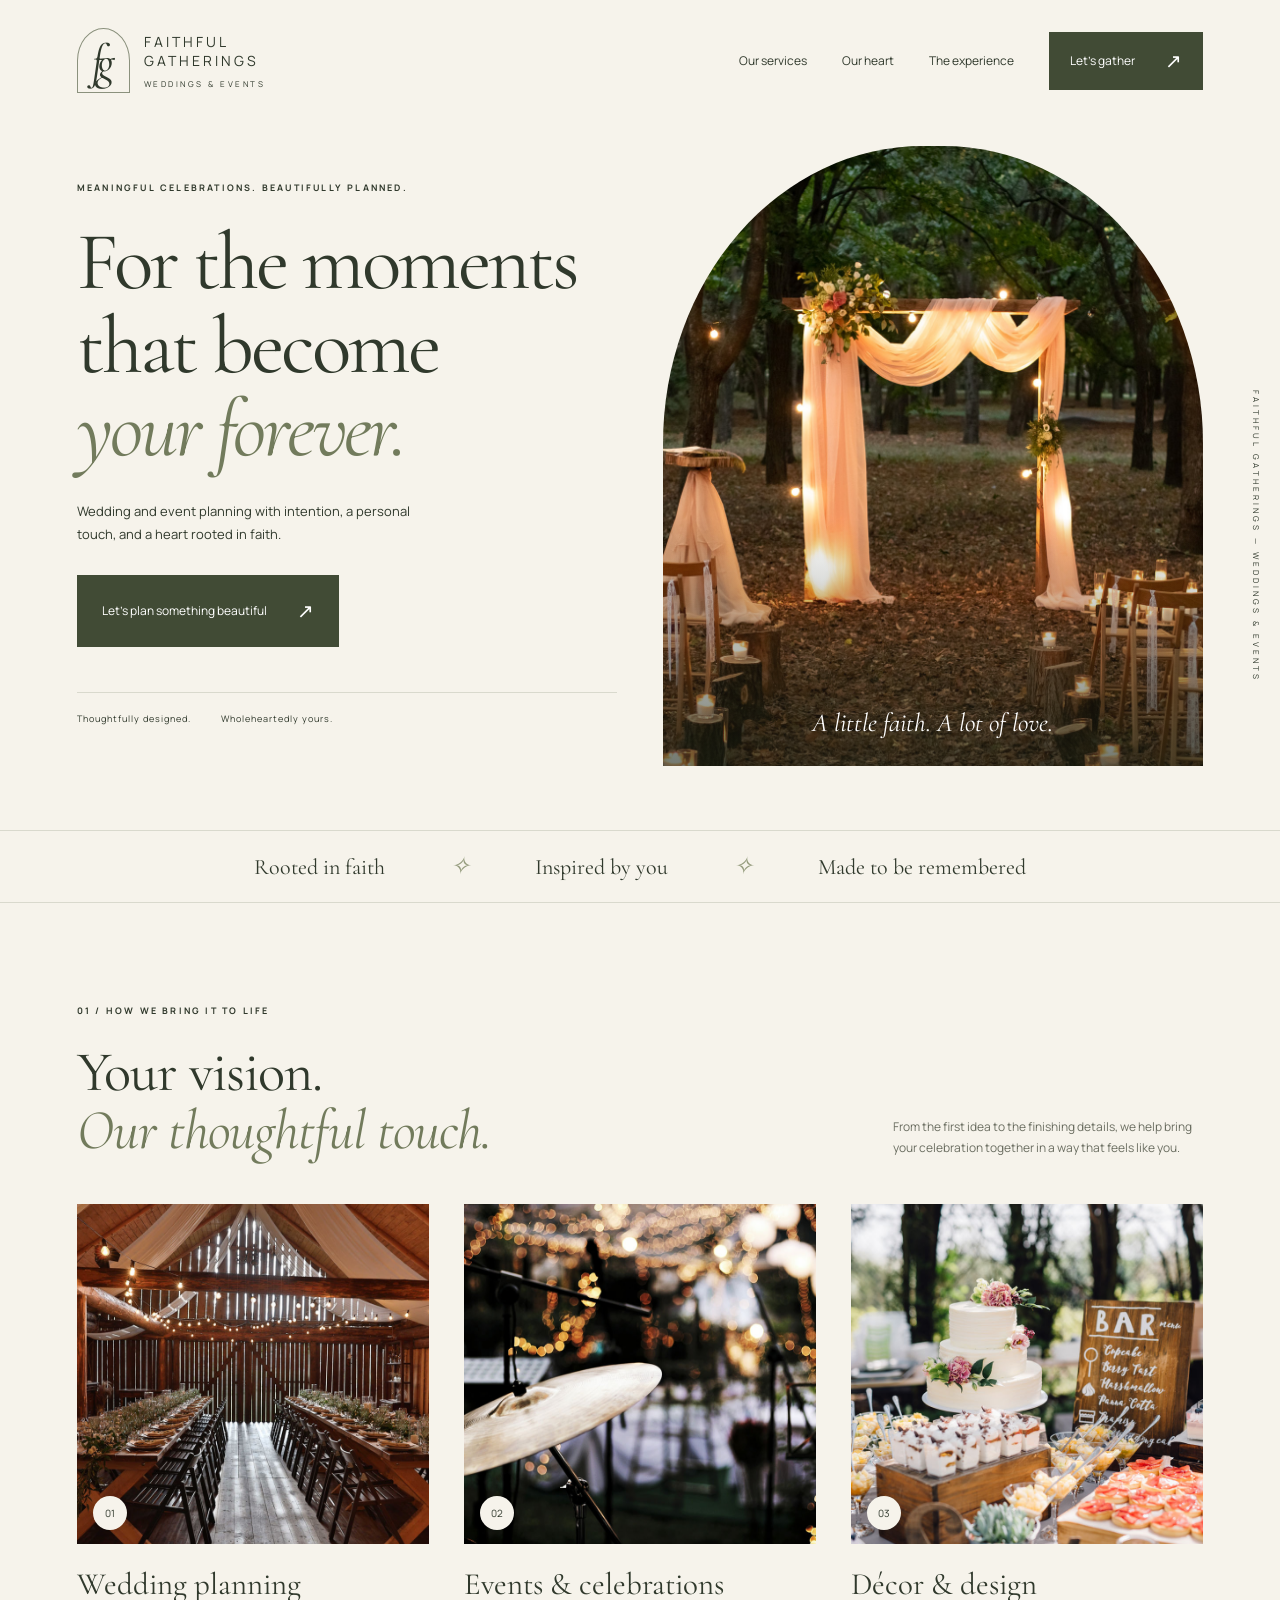
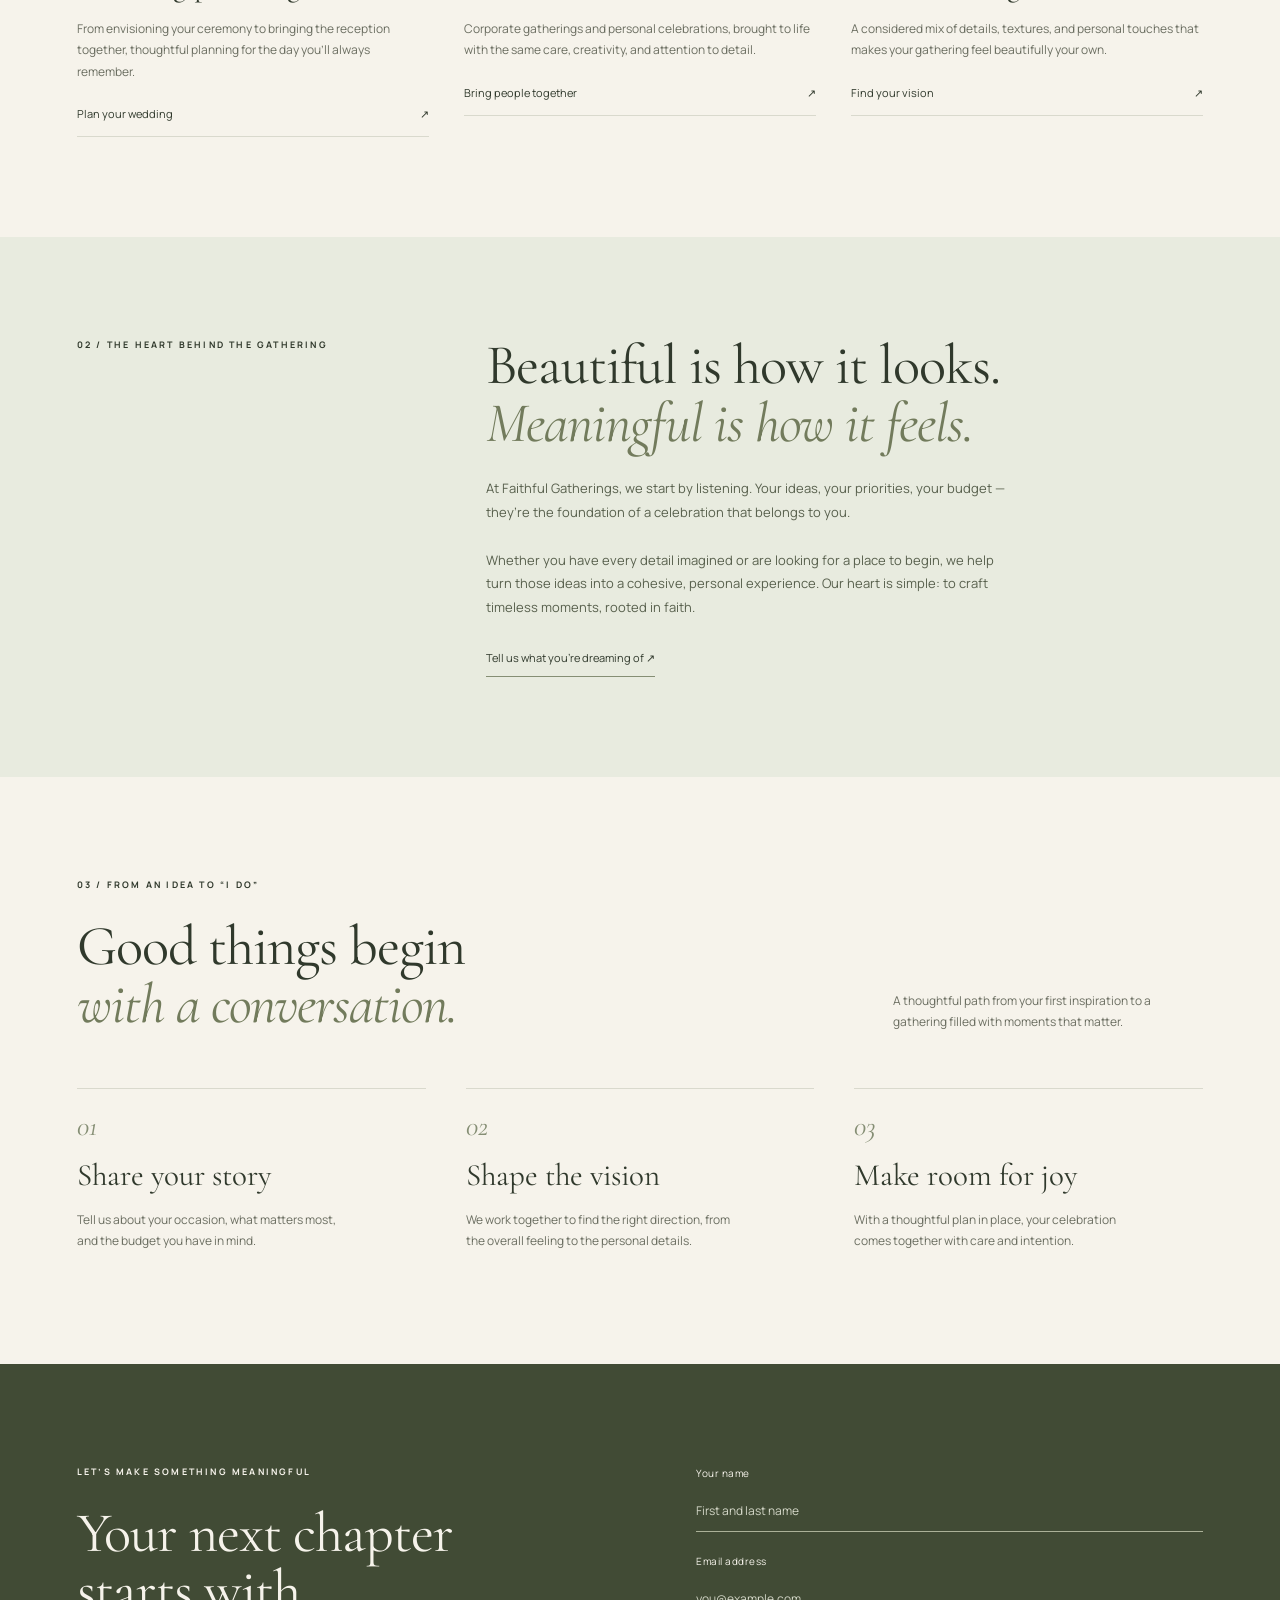
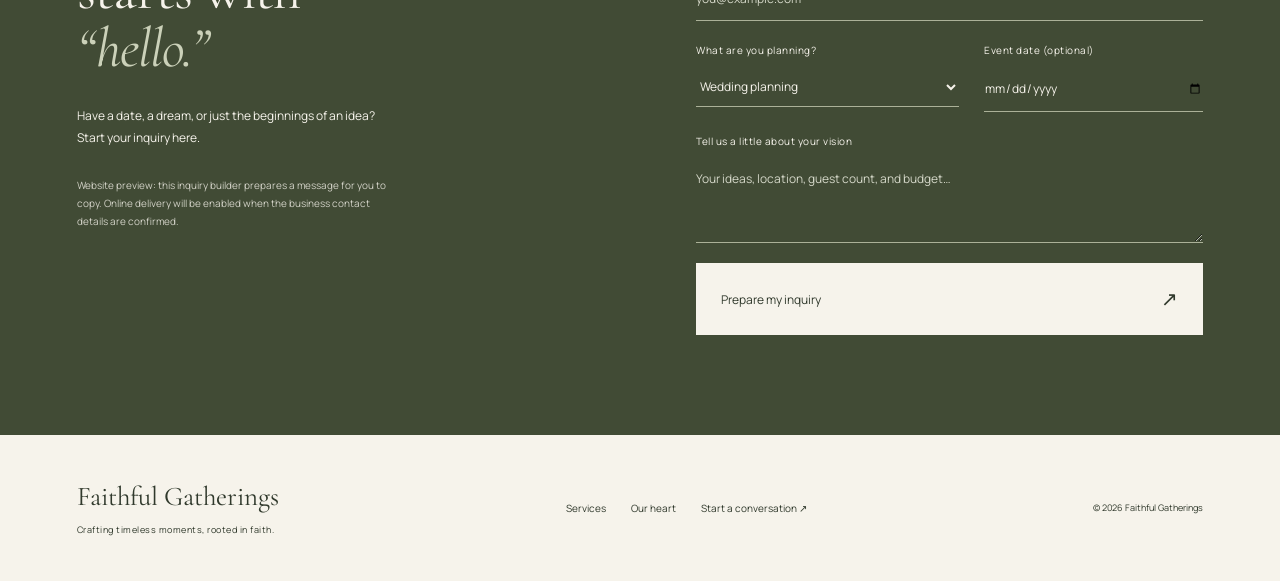
==== index.html @ d39ce5ec "Build Faithful Gatherings wedding and event website" ====
<!doctype html>
<html lang="en"><head><meta charset="utf-8"><meta name="viewport" content="width=device-width, initial-scale=1"><meta name="description" content="Faithful Gatherings — thoughtful wedding planning, events, and décor. Crafting timeless moments, rooted in faith."><title>Faithful Gatherings | Weddings & Events</title><link rel="stylesheet" href="styles.css"><script src="site.js" defer></script></head>
<body><a class="skip" href="#main">Skip to content</a><header><a class="brand" href="#"><span class="emblem" aria-hidden="true">fg</span><span>FAITHFUL<br>GATHERINGS<small>WEDDINGS & EVENTS</small></span></a><button class="menu" aria-expanded="false" aria-controls="nav">Menu</button><nav id="nav" aria-label="Main navigation"><a href="#services">Our services</a><a href="#story">Our heart</a><a href="#process">The experience</a><a class="button small" href="#inquire">Let’s gather <span>↗</span></a></nav></header>
<main id="main"><section class="hero"><div class="hero-copy"><p class="eyebrow">MEANINGFUL CELEBRATIONS. BEAUTIFULLY PLANNED.</p><h1>For the moments<br>that become<br><em>your forever.</em></h1><p>Wedding and event planning with intention, a personal touch, and a heart rooted in faith.</p><a class="button" href="#inquire">Let’s plan something beautiful <span>↗</span></a><div class="hero-note"><span>Thoughtfully designed.</span><span>Wholeheartedly yours.</span></div></div><div class="hero-image"><img src="assets/forest.jpg" alt="An intimate wedding reception surrounded by trees" fetchpriority="high"><span class="photo-note">A little faith. A lot of love.</span></div><div class="vertical">FAITHFUL GATHERINGS — WEDDINGS & EVENTS</div></section>
<div class="ribbon"><span>Rooted in faith</span><i>✧</i><span>Inspired by you</span><i>✧</i><span>Made to be remembered</span></div>
<section class="services section" id="services"><div class="section-heading"><div><p class="eyebrow">01 / HOW WE BRING IT TO LIFE</p><h2>Your vision.<br><em>Our thoughtful touch.</em></h2></div><p>From the first idea to the finishing details, we help bring your celebration together in a way that feels like you.</p></div><div class="service-grid"><article><div class="image-wrap"><img src="assets/table.jpg" alt="Wedding table styled with flowers and elegant place settings" loading="lazy"><span>01</span></div><h3>Wedding planning</h3><p>From envisioning your ceremony to bringing the reception together, thoughtful planning for the day you’ll always remember.</p><a href="#inquire" data-service="Wedding planning">Plan your wedding <span>↗</span></a></article><article><div class="image-wrap"><img src="assets/stage.jpg" alt="An event space with a stage and warm lighting" loading="lazy"><span>02</span></div><h3>Events & celebrations</h3><p>Corporate gatherings and personal celebrations, brought to life with the same care, creativity, and attention to detail.</p><a href="#inquire" data-service="Event planning">Bring people together <span>↗</span></a></article><article><div class="image-wrap"><img src="assets/cake.jpg" alt="A wedding cake with decorative details" loading="lazy"><span>03</span></div><h3>Décor & design</h3><p>A considered mix of details, textures, and personal touches that makes your gathering feel beautifully your own.</p><a href="#inquire" data-service="Décor and design">Find your vision <span>↗</span></a></article></div></section>
<section class="story section" id="story"><p class="eyebrow">02 / THE HEART BEHIND THE GATHERING</p><div><h2>Beautiful is how it looks.<br><em>Meaningful is how it feels.</em></h2><p>At Faithful Gatherings, we start by listening. Your ideas, your priorities, your budget — they’re the foundation of a celebration that belongs to you.</p><p>Whether you have every detail imagined or are looking for a place to begin, we help turn those ideas into a cohesive, personal experience. Our heart is simple: to craft timeless moments, rooted in faith.</p><a class="text-link" href="#inquire">Tell us what you’re dreaming of ↗</a></div></section>
<section class="process section" id="process"><div class="section-heading"><div><p class="eyebrow">03 / FROM AN IDEA TO “I DO”</p><h2>Good things begin<br><em>with a conversation.</em></h2></div><p>A thoughtful path from your first inspiration to a gathering filled with moments that matter.</p></div><ol><li><span>01</span><h3>Share your story</h3><p>Tell us about your occasion, what matters most, and the budget you have in mind.</p></li><li><span>02</span><h3>Shape the vision</h3><p>We work together to find the right direction, from the overall feeling to the personal details.</p></li><li><span>03</span><h3>Make room for joy</h3><p>With a thoughtful plan in place, your celebration comes together with care and intention.</p></li></ol></section>
<section class="inquire section" id="inquire"><div><p class="eyebrow">LET’S MAKE SOMETHING MEANINGFUL</p><h2>Your next chapter<br>starts with<br><em>“hello.”</em></h2><p>Have a date, a dream, or just the beginnings of an idea? Start your inquiry here.</p><p class="draft-note">Website preview: this inquiry builder prepares a message for you to copy. Online delivery will be enabled when the business contact details are confirmed.</p></div><form id="inquiry"><label>Your name<input name="name" autocomplete="name" required placeholder="First and last name" maxlength="120"></label><label>Email address<input name="email" type="email" autocomplete="email" required placeholder="you@example.com" maxlength="200"></label><div class="form-row"><label>What are you planning?<select name="service"><option>Wedding planning</option><option>Event planning</option><option>Décor and design</option><option>I’m still exploring</option></select></label><label>Event date (optional)<input name="date" type="date"></label></div><label>Tell us a little about your vision<textarea name="message" rows="3" required placeholder="Your ideas, location, guest count, and budget…" maxlength="4000"></textarea></label><button class="button" type="submit">Prepare my inquiry <span>↗</span></button><div id="result" hidden aria-live="polite"><p>Your inquiry is ready. Nothing has been sent.</p><textarea id="summary" rows="7" readonly aria-label="Prepared inquiry"></textarea><button type="button" class="copy-button" id="copy">Copy inquiry</button><span id="copy-status" role="status"></span></div></form></section></main>
<footer><a class="footer-brand" href="#">Faithful Gatherings<span>Crafting timeless moments, rooted in faith.</span></a><div><a href="#services">Services</a><a href="#story">Our heart</a><a href="#inquire">Start a conversation ↗</a></div><small>© <span id="year">2026</span> Faithful Gatherings</small></footer></body></html>
---- styles.css ----
@import url('https://fonts.googleapis.com/css2?family=Cormorant+Garamond:ital,wght@0,400;0,500;0,600;1,400;1,500&family=Manrope:wght@400;500;600;700&display=swap');
:root{--paper:#f6f3eb;--ink:#30392c;--olive:#414b35;--muted:#6b6e61;--line:#d9d9cd;--serif:'Cormorant Garamond',Georgia,serif}*{box-sizing:border-box}html{scroll-behavior:smooth;scroll-padding-top:24px}body{margin:0;background:var(--paper);color:var(--ink);font:14px/1.8 Manrope,Arial,sans-serif}a{color:inherit;text-decoration:none}button,input,textarea,select{font:inherit}a,button,input,textarea,select{outline-offset:5px}img{width:100%;height:100%;object-fit:cover;display:block}.skip{position:absolute;top:-100px;z-index:5;background:white;padding:15px}.skip:focus{top:0}header{max-width:1440px;margin:auto;padding:28px 6%;display:flex;align-items:center;justify-content:space-between}.brand{display:flex;align-items:center;gap:14px;font-size:14px;letter-spacing:3px;line-height:1.4}.brand small{display:block;font-size:8px;letter-spacing:2.5px;margin-top:7px}.emblem{font:italic 46px var(--serif);border:1px solid #8b917d;border-radius:50% 50% 0 0;width:53px;height:65px;display:grid;place-items:center;letter-spacing:-7px;padding-right:7px}nav{display:flex;align-items:center;gap:35px;font-size:12px}.button{display:inline-flex;align-items:center;justify-content:space-between;gap:30px;padding:17px 24px;background:var(--olive);color:white;border:1px solid var(--olive);cursor:pointer;font-size:12px}.button:hover{background:#263320}.button span{font-size:20px}.small{padding:10px 20px}.menu{display:none}.hero{max-width:1440px;margin:auto;display:grid;grid-template-columns:1fr 1fr;position:relative;padding:25px 6% 64px;gap:4%}.hero-copy{padding:34px 0 0}.eyebrow{font-size:9px;letter-spacing:2.2px;font-weight:700;margin:0 0 25px}h1,h2,h3{font-family:var(--serif);font-weight:400;line-height:1.02;margin:0}h1{font-size:clamp(60px,6.4vw,96px);letter-spacing:-3px}em{font-weight:400;color:#727b5c}h1+p{max-width:335px;margin:28px 0;font-size:13px}.hero-image{height:620px;position:relative;border-radius:48% 48% 0 0;overflow:hidden}.hero-image img{object-position:center}.hero-image:after{content:'';position:absolute;inset:60% 0 0;background:linear-gradient(transparent,#17201299)}.photo-note{position:absolute;z-index:1;bottom:28px;left:0;right:0;text-align:center;color:white;font:italic 26px var(--serif)}.hero-note{border-top:1px solid var(--line);margin-top:45px;padding-top:18px;display:flex;gap:30px;font-size:9px;letter-spacing:1px}.vertical{position:absolute;right:17px;top:38%;writing-mode:vertical-rl;letter-spacing:3px;font-size:8px}.ribbon{border-block:1px solid var(--line);display:flex;justify-content:center;align-items:center;gap:65px;padding:21px;font:22px var(--serif)}.ribbon i{font-size:24px;color:#939a7b}.section{max-width:1440px;margin:auto;padding:100px 6%}.section-heading{display:flex;justify-content:space-between;align-items:end;margin-bottom:45px;gap:30px}h2{font-size:clamp(42px,4.4vw,65px);letter-spacing:-1px}.section-heading>p{max-width:310px;color:var(--muted);font-size:12px;margin:0}.service-grid{display:grid;grid-template-columns:repeat(3,1fr);gap:35px}.image-wrap{height:340px;position:relative}.image-wrap span{position:absolute;bottom:14px;left:16px;background:var(--paper);border-radius:50%;width:34px;height:34px;display:grid;place-items:center;font-size:10px}h3{font-size:31px;margin-top:25px}.service-grid p{font-size:12px;color:var(--muted);margin:17px 0 22px}.service-grid a{display:flex;justify-content:space-between;border-bottom:1px solid var(--line);padding-bottom:12px;font-size:11px}.story{background:#e8ebdf;display:grid;grid-template-columns:1fr 2fr;gap:50px}.story>div{max-width:700px}.story p:not(.eyebrow){max-width:530px;color:#58604d;font-size:13px;margin:25px 0}.text-link{display:inline-block;border-bottom:1px solid #858e74;padding-bottom:8px;font-size:11px}.process ol{list-style:none;padding:0;margin:55px 0 0;display:grid;grid-template-columns:repeat(3,1fr);gap:40px}.process li{border-top:1px solid var(--line);padding-top:20px}.process li>span{font:italic 28px var(--serif);color:#858e74}.process li h3{margin:17px 0}.process li p{font-size:12px;color:var(--muted);max-width:280px}.inquire{background:var(--olive);color:var(--paper);display:grid;grid-template-columns:1fr 1fr;gap:10%}.inquire em{color:#cbd1b9}.inquire>div>p:not(.eyebrow){max-width:320px;font-size:12px;margin-top:28px}.draft-note{opacity:.8;font-size:10px!important}label{display:block;font-size:10px;letter-spacing:.5px;margin-bottom:20px}input,select,textarea{width:100%;display:block;margin-top:8px;border:0;border-bottom:1px solid #abb198;background:transparent;border-radius:0;color:var(--paper);padding:10px 0;font-size:12px}input::placeholder,textarea::placeholder{color:#d4d7c8}select option{color:var(--ink);background:var(--paper)}.form-row{display:grid;grid-template-columns:1.2fr 1fr;gap:25px}.inquire .button{background:var(--paper);color:var(--ink);border-color:var(--paper);width:100%}.inquire .button:hover{background:#e1e4d5}#result{margin-top:22px}#summary{border:1px solid #abb198;padding:12px}.copy-button{margin-top:12px;padding:8px 15px;cursor:pointer}#copy-status{display:block;font-size:11px}footer{max-width:1440px;margin:auto;padding:45px 6%;display:flex;justify-content:space-between;align-items:center;gap:30px}.footer-brand{font:27px var(--serif)}.footer-brand span{display:block;font:9px Manrope,Arial;margin-top:10px;letter-spacing:.5px}footer>div{display:flex;gap:25px;font-size:10px}footer small{font-size:9px}@media(min-width:1500px){body{max-width:1800px;margin:auto}}@media(max-width:900px){header{padding:22px 5%}nav{gap:18px}.hero{padding-inline:5%;gap:25px}.hero-image{height:550px}h1{font-size:65px}.hero-copy{padding-top:20px}.hero-note{gap:10px}.vertical{display:none}.section{padding:70px 5%}.service-grid{gap:20px}.image-wrap{height:270px}.story{grid-template-columns:1fr;gap:0}.ribbon{gap:28px;font-size:18px}.inquire{gap:7%}footer{flex-wrap:wrap}}@media(max-width:640px){.brand{font-size:11px}.emblem{width:43px;height:55px;font-size:36px}.menu{display:block;background:transparent;border:1px solid var(--line);padding:8px 14px;color:var(--ink)}header{position:relative}nav{display:none;position:absolute;z-index:4;top:100%;left:0;right:0;background:var(--paper);padding:24px 5%;border-bottom:1px solid var(--line);align-items:stretch}nav.open{display:flex;flex-direction:column}.hero{grid-template-columns:1fr;padding-bottom:35px}.hero-copy{padding-top:15px}h1{font-size:68px}.eyebrow{font-size:8px}.hero-copy>p{max-width:320px}.hero-note{margin-top:28px;justify-content:space-between}.hero-image{height:430px;margin-top:10px}.ribbon{gap:12px;font-size:14px;padding:18px 8px}.ribbon i{font-size:15px}.section-heading{display:block}.section-heading>p{margin-top:24px}.service-grid{grid-template-columns:1fr;gap:38px}.image-wrap{height:360px}h3{margin-top:20px}.section{padding:58px 6%}.process ol{grid-template-columns:1fr;gap:25px}.process li p{max-width:none}.inquire{grid-template-columns:1fr;gap:35px}.form-row{gap:15px}footer{padding:35px 6%;align-items:start;flex-direction:column}footer>div{flex-wrap:wrap}}@media(prefers-reduced-motion:reduce){html{scroll-behavior:auto}}
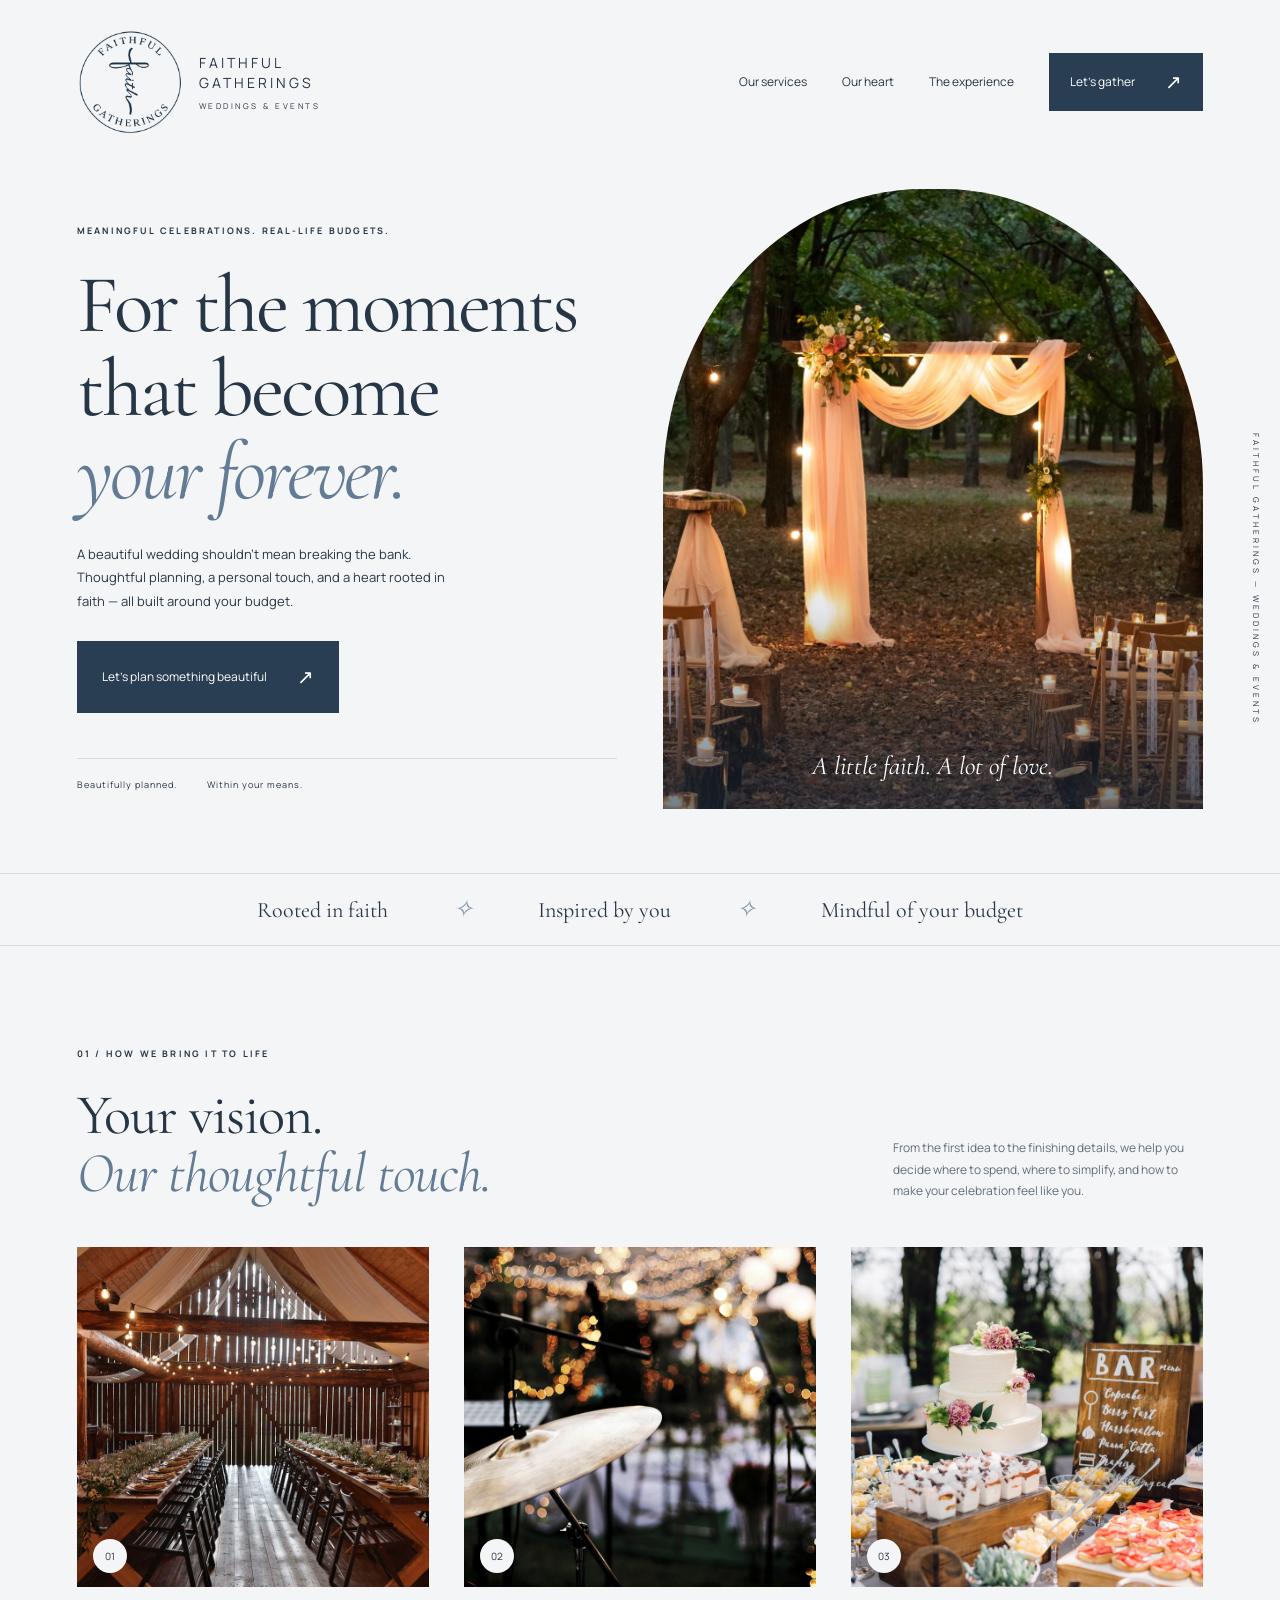
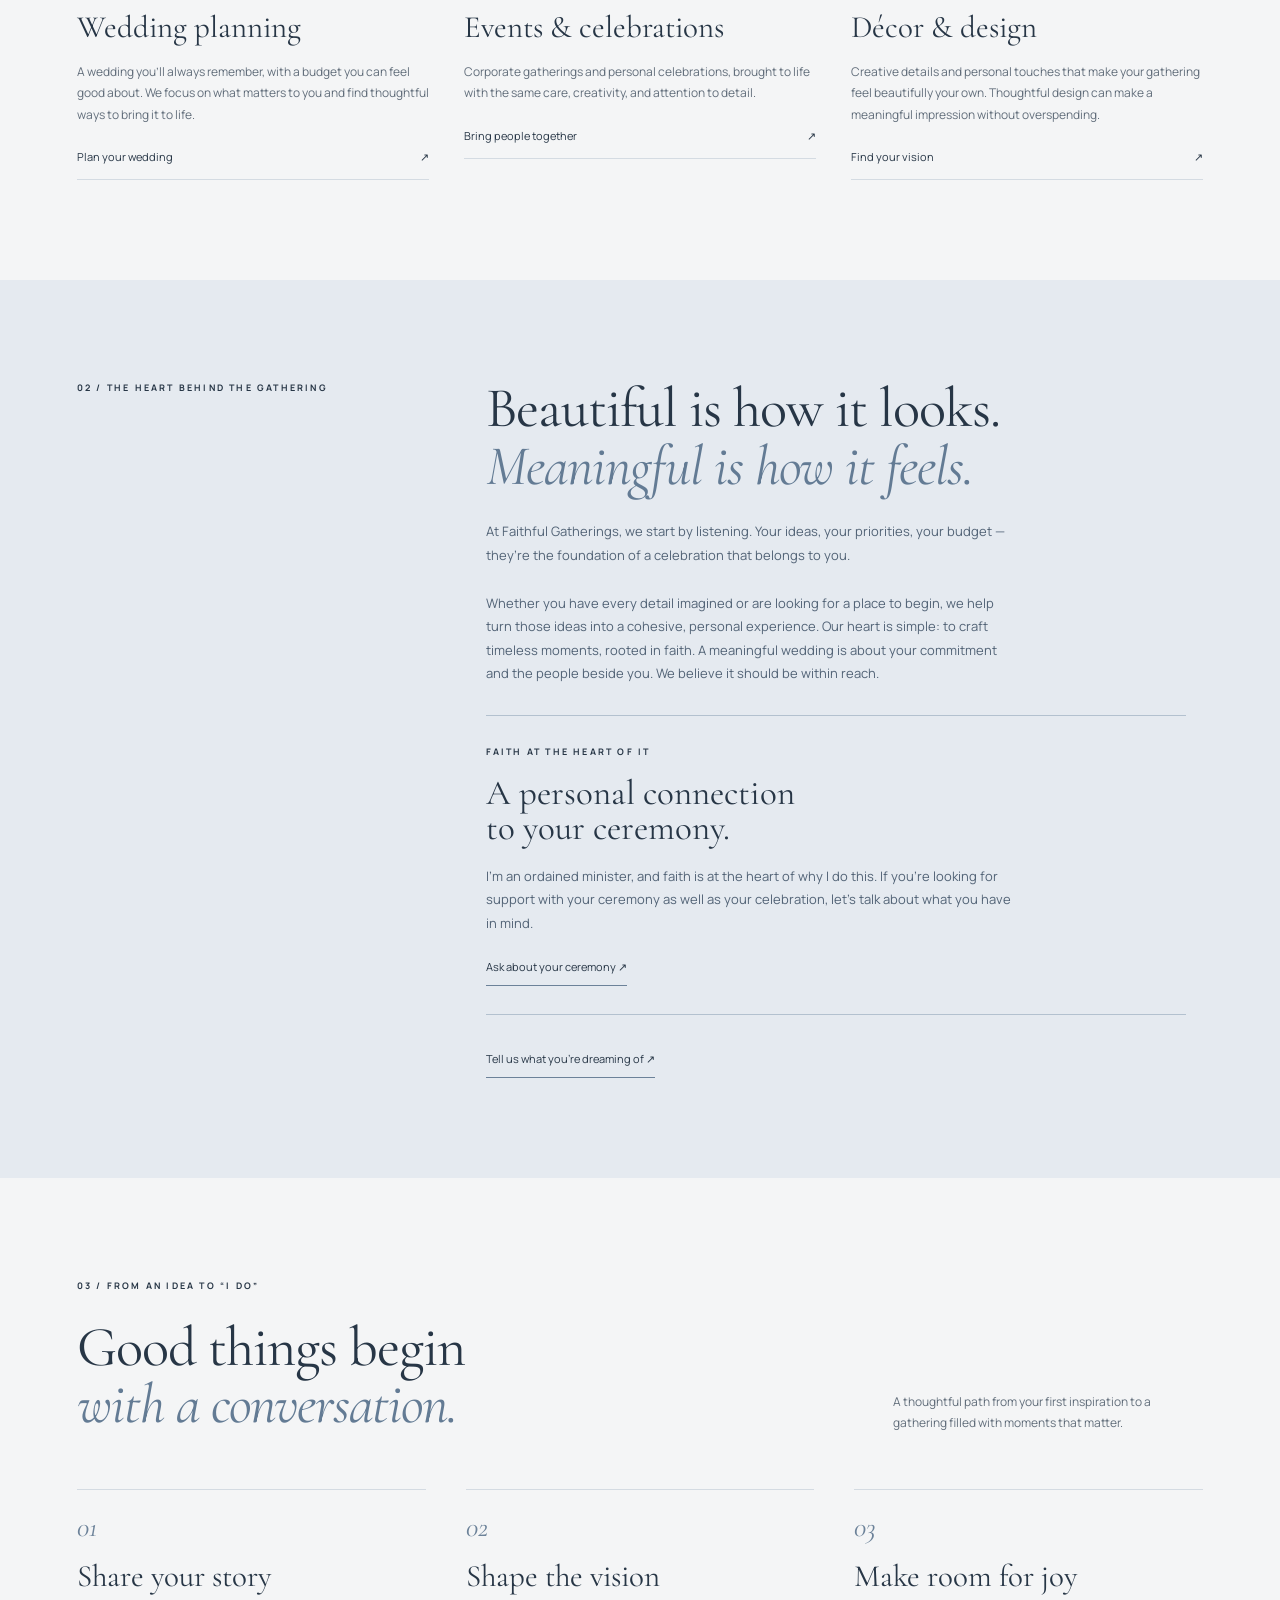
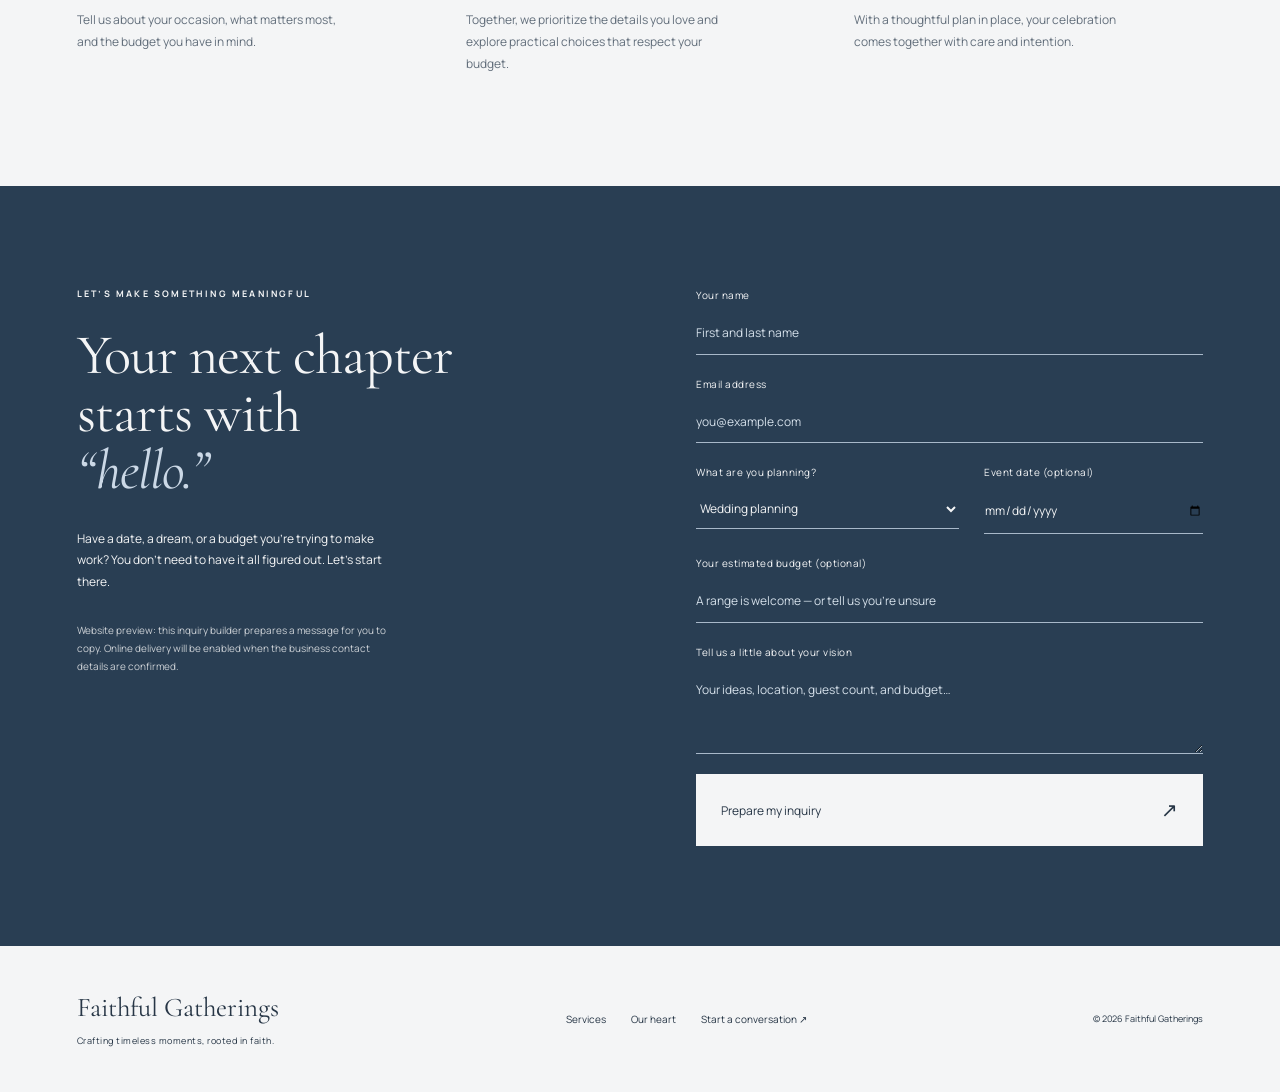
==== commit 025591d3: "Add faith-cross logo, slate blue palette, and budget-focused wedding message" ====
--- a/index.html
+++ b/index.html
@@ -1,10 +1,10 @@
 <!doctype html>
-<html lang="en"><head><meta charset="utf-8"><meta name="viewport" content="width=device-width, initial-scale=1"><meta name="description" content="Faithful Gatherings — thoughtful wedding planning, events, and décor. Crafting timeless moments, rooted in faith."><title>Faithful Gatherings | Weddings & Events</title><link rel="stylesheet" href="styles.css"><script src="site.js" defer></script></head>
-<body><a class="skip" href="#main">Skip to content</a><header><a class="brand" href="#"><span class="emblem" aria-hidden="true">fg</span><span>FAITHFUL<br>GATHERINGS<small>WEDDINGS & EVENTS</small></span></a><button class="menu" aria-expanded="false" aria-controls="nav">Menu</button><nav id="nav" aria-label="Main navigation"><a href="#services">Our services</a><a href="#story">Our heart</a><a href="#process">The experience</a><a class="button small" href="#inquire">Let’s gather <span>↗</span></a></nav></header>
-<main id="main"><section class="hero"><div class="hero-copy"><p class="eyebrow">MEANINGFUL CELEBRATIONS. BEAUTIFULLY PLANNED.</p><h1>For the moments<br>that become<br><em>your forever.</em></h1><p>Wedding and event planning with intention, a personal touch, and a heart rooted in faith.</p><a class="button" href="#inquire">Let’s plan something beautiful <span>↗</span></a><div class="hero-note"><span>Thoughtfully designed.</span><span>Wholeheartedly yours.</span></div></div><div class="hero-image"><img src="assets/forest.jpg" alt="An intimate wedding reception surrounded by trees" fetchpriority="high"><span class="photo-note">A little faith. A lot of love.</span></div><div class="vertical">FAITHFUL GATHERINGS — WEDDINGS & EVENTS</div></section>
-<div class="ribbon"><span>Rooted in faith</span><i>✧</i><span>Inspired by you</span><i>✧</i><span>Made to be remembered</span></div>
-<section class="services section" id="services"><div class="section-heading"><div><p class="eyebrow">01 / HOW WE BRING IT TO LIFE</p><h2>Your vision.<br><em>Our thoughtful touch.</em></h2></div><p>From the first idea to the finishing details, we help bring your celebration together in a way that feels like you.</p></div><div class="service-grid"><article><div class="image-wrap"><img src="assets/table.jpg" alt="Wedding table styled with flowers and elegant place settings" loading="lazy"><span>01</span></div><h3>Wedding planning</h3><p>From envisioning your ceremony to bringing the reception together, thoughtful planning for the day you’ll always remember.</p><a href="#inquire" data-service="Wedding planning">Plan your wedding <span>↗</span></a></article><article><div class="image-wrap"><img src="assets/stage.jpg" alt="An event space with a stage and warm lighting" loading="lazy"><span>02</span></div><h3>Events & celebrations</h3><p>Corporate gatherings and personal celebrations, brought to life with the same care, creativity, and attention to detail.</p><a href="#inquire" data-service="Event planning">Bring people together <span>↗</span></a></article><article><div class="image-wrap"><img src="assets/cake.jpg" alt="A wedding cake with decorative details" loading="lazy"><span>03</span></div><h3>Décor & design</h3><p>A considered mix of details, textures, and personal touches that makes your gathering feel beautifully your own.</p><a href="#inquire" data-service="Décor and design">Find your vision <span>↗</span></a></article></div></section>
-<section class="story section" id="story"><p class="eyebrow">02 / THE HEART BEHIND THE GATHERING</p><div><h2>Beautiful is how it looks.<br><em>Meaningful is how it feels.</em></h2><p>At Faithful Gatherings, we start by listening. Your ideas, your priorities, your budget — they’re the foundation of a celebration that belongs to you.</p><p>Whether you have every detail imagined or are looking for a place to begin, we help turn those ideas into a cohesive, personal experience. Our heart is simple: to craft timeless moments, rooted in faith.</p><a class="text-link" href="#inquire">Tell us what you’re dreaming of ↗</a></div></section>
-<section class="process section" id="process"><div class="section-heading"><div><p class="eyebrow">03 / FROM AN IDEA TO “I DO”</p><h2>Good things begin<br><em>with a conversation.</em></h2></div><p>A thoughtful path from your first inspiration to a gathering filled with moments that matter.</p></div><ol><li><span>01</span><h3>Share your story</h3><p>Tell us about your occasion, what matters most, and the budget you have in mind.</p></li><li><span>02</span><h3>Shape the vision</h3><p>We work together to find the right direction, from the overall feeling to the personal details.</p></li><li><span>03</span><h3>Make room for joy</h3><p>With a thoughtful plan in place, your celebration comes together with care and intention.</p></li></ol></section>
-<section class="inquire section" id="inquire"><div><p class="eyebrow">LET’S MAKE SOMETHING MEANINGFUL</p><h2>Your next chapter<br>starts with<br><em>“hello.”</em></h2><p>Have a date, a dream, or just the beginnings of an idea? Start your inquiry here.</p><p class="draft-note">Website preview: this inquiry builder prepares a message for you to copy. Online delivery will be enabled when the business contact details are confirmed.</p></div><form id="inquiry"><label>Your name<input name="name" autocomplete="name" required placeholder="First and last name" maxlength="120"></label><label>Email address<input name="email" type="email" autocomplete="email" required placeholder="you@example.com" maxlength="200"></label><div class="form-row"><label>What are you planning?<select name="service"><option>Wedding planning</option><option>Event planning</option><option>Décor and design</option><option>I’m still exploring</option></select></label><label>Event date (optional)<input name="date" type="date"></label></div><label>Tell us a little about your vision<textarea name="message" rows="3" required placeholder="Your ideas, location, guest count, and budget…" maxlength="4000"></textarea></label><button class="button" type="submit">Prepare my inquiry <span>↗</span></button><div id="result" hidden aria-live="polite"><p>Your inquiry is ready. Nothing has been sent.</p><textarea id="summary" rows="7" readonly aria-label="Prepared inquiry"></textarea><button type="button" class="copy-button" id="copy">Copy inquiry</button><span id="copy-status" role="status"></span></div></form></section></main>
+<html lang="en"><head><meta charset="utf-8"><meta name="viewport" content="width=device-width, initial-scale=1"><meta name="description" content="Faithful Gatherings — budget-conscious wedding planning, events, décor, and the heart of an ordained minister. Crafting timeless moments, rooted in faith."><title>Faithful Gatherings | Weddings & Events</title><link rel="stylesheet" href="styles.css?v=2"><script src="site.js?v=2" defer></script></head>
+<body><a class="skip" href="#main">Skip to content</a><header><a class="brand" href="#"><img class="brand-seal" src="assets/faithful-gatherings-logo.png" alt="Faithful Gatherings faith cross seal"><span>FAITHFUL<br>GATHERINGS<small>WEDDINGS & EVENTS</small></span></a><button class="menu" aria-expanded="false" aria-controls="nav">Menu</button><nav id="nav" aria-label="Main navigation"><a href="#services">Our services</a><a href="#story">Our heart</a><a href="#process">The experience</a><a class="button small" href="#inquire">Let’s gather <span>↗</span></a></nav></header>
+<main id="main"><section class="hero"><div class="hero-copy"><p class="eyebrow">MEANINGFUL CELEBRATIONS. REAL-LIFE BUDGETS.</p><h1>For the moments<br>that become<br><em>your forever.</em></h1><p>A beautiful wedding shouldn’t mean breaking the bank. Thoughtful planning, a personal touch, and a heart rooted in faith — all built around your budget.</p><a class="button" href="#inquire">Let’s plan something beautiful <span>↗</span></a><div class="hero-note"><span>Beautifully planned.</span><span>Within your means.</span></div></div><div class="hero-image"><img src="assets/forest.jpg" alt="An intimate wedding reception surrounded by trees" fetchpriority="high"><span class="photo-note">A little faith. A lot of love.</span></div><div class="vertical">FAITHFUL GATHERINGS — WEDDINGS & EVENTS</div></section>
+<div class="ribbon"><span>Rooted in faith</span><i>✧</i><span>Inspired by you</span><i>✧</i><span>Mindful of your budget</span></div>
+<section class="services section" id="services"><div class="section-heading"><div><p class="eyebrow">01 / HOW WE BRING IT TO LIFE</p><h2>Your vision.<br><em>Our thoughtful touch.</em></h2></div><p>From the first idea to the finishing details, we help you decide where to spend, where to simplify, and how to make your celebration feel like you.</p></div><div class="service-grid"><article><div class="image-wrap"><img src="assets/table.jpg" alt="Wedding table styled with flowers and elegant place settings" loading="lazy"><span>01</span></div><h3>Wedding planning</h3><p>A wedding you’ll always remember, with a budget you can feel good about. We focus on what matters to you and find thoughtful ways to bring it to life.</p><a href="#inquire" data-service="Wedding planning">Plan your wedding <span>↗</span></a></article><article><div class="image-wrap"><img src="assets/stage.jpg" alt="An event space with a stage and warm lighting" loading="lazy"><span>02</span></div><h3>Events & celebrations</h3><p>Corporate gatherings and personal celebrations, brought to life with the same care, creativity, and attention to detail.</p><a href="#inquire" data-service="Event planning">Bring people together <span>↗</span></a></article><article><div class="image-wrap"><img src="assets/cake.jpg" alt="A wedding cake with decorative details" loading="lazy"><span>03</span></div><h3>Décor & design</h3><p>Creative details and personal touches that make your gathering feel beautifully your own. Thoughtful design can make a meaningful impression without overspending.</p><a href="#inquire" data-service="Décor and design">Find your vision <span>↗</span></a></article></div></section>
+<section class="story section" id="story"><p class="eyebrow">02 / THE HEART BEHIND THE GATHERING</p><div><h2>Beautiful is how it looks.<br><em>Meaningful is how it feels.</em></h2><p>At Faithful Gatherings, we start by listening. Your ideas, your priorities, your budget — they’re the foundation of a celebration that belongs to you.</p><p>Whether you have every detail imagined or are looking for a place to begin, we help turn those ideas into a cohesive, personal experience. Our heart is simple: to craft timeless moments, rooted in faith. A meaningful wedding is about your commitment and the people beside you. We believe it should be within reach.</p><aside class="minister-note"><p class="eyebrow">FAITH AT THE HEART OF IT</p><h3>A personal connection<br>to your ceremony.</h3><p>I’m an ordained minister, and faith is at the heart of why I do this. If you’re looking for support with your ceremony as well as your celebration, let’s talk about what you have in mind.</p><a class="text-link" href="#inquire" data-service="Ceremony and minister inquiry">Ask about your ceremony ↗</a></aside><a class="text-link" href="#inquire">Tell us what you’re dreaming of ↗</a></div></section>
+<section class="process section" id="process"><div class="section-heading"><div><p class="eyebrow">03 / FROM AN IDEA TO “I DO”</p><h2>Good things begin<br><em>with a conversation.</em></h2></div><p>A thoughtful path from your first inspiration to a gathering filled with moments that matter.</p></div><ol><li><span>01</span><h3>Share your story</h3><p>Tell us about your occasion, what matters most, and the budget you have in mind.</p></li><li><span>02</span><h3>Shape the vision</h3><p>Together, we prioritize the details you love and explore practical choices that respect your budget.</p></li><li><span>03</span><h3>Make room for joy</h3><p>With a thoughtful plan in place, your celebration comes together with care and intention.</p></li></ol></section>
+<section class="inquire section" id="inquire"><div><p class="eyebrow">LET’S MAKE SOMETHING MEANINGFUL</p><h2>Your next chapter<br>starts with<br><em>“hello.”</em></h2><p>Have a date, a dream, or a budget you’re trying to make work? You don’t need to have it all figured out. Let’s start there.</p><p class="draft-note">Website preview: this inquiry builder prepares a message for you to copy. Online delivery will be enabled when the business contact details are confirmed.</p></div><form id="inquiry"><label>Your name<input name="name" autocomplete="name" required placeholder="First and last name" maxlength="120"></label><label>Email address<input name="email" type="email" autocomplete="email" required placeholder="you@example.com" maxlength="200"></label><div class="form-row"><label>What are you planning?<select name="service"><option>Wedding planning</option><option>Event planning</option><option>Décor and design</option><option>Ceremony and minister inquiry</option><option>I’m still exploring</option></select></label><label>Event date (optional)<input name="date" type="date"></label></div><label>Your estimated budget (optional)<input name="budget" placeholder="A range is welcome — or tell us you’re unsure" maxlength="120"></label><label>Tell us a little about your vision<textarea name="message" rows="3" required placeholder="Your ideas, location, guest count, and budget…" maxlength="4000"></textarea></label><button class="button" type="submit">Prepare my inquiry <span>↗</span></button><div id="result" hidden aria-live="polite"><p>Your inquiry is ready. Nothing has been sent.</p><textarea id="summary" rows="7" readonly aria-label="Prepared inquiry"></textarea><button type="button" class="copy-button" id="copy">Copy inquiry</button><span id="copy-status" role="status"></span></div></form></section></main>
 <footer><a class="footer-brand" href="#">Faithful Gatherings<span>Crafting timeless moments, rooted in faith.</span></a><div><a href="#services">Services</a><a href="#story">Our heart</a><a href="#inquire">Start a conversation ↗</a></div><small>© <span id="year">2026</span> Faithful Gatherings</small></footer></body></html>
--- a/styles.css
+++ b/styles.css
@@ -1,2 +1,4 @@
 @import url('https://fonts.googleapis.com/css2?family=Cormorant+Garamond:ital,wght@0,400;0,500;0,600;1,400;1,500&family=Manrope:wght@400;500;600;700&display=swap');
-:root{--paper:#f6f3eb;--ink:#30392c;--olive:#414b35;--muted:#6b6e61;--line:#d9d9cd;--serif:'Cormorant Garamond',Georgia,serif}*{box-sizing:border-box}html{scroll-behavior:smooth;scroll-padding-top:24px}body{margin:0;background:var(--paper);color:var(--ink);font:14px/1.8 Manrope,Arial,sans-serif}a{color:inherit;text-decoration:none}button,input,textarea,select{font:inherit}a,button,input,textarea,select{outline-offset:5px}img{width:100%;height:100%;object-fit:cover;display:block}.skip{position:absolute;top:-100px;z-index:5;background:white;padding:15px}.skip:focus{top:0}header{max-width:1440px;margin:auto;padding:28px 6%;display:flex;align-items:center;justify-content:space-between}.brand{display:flex;align-items:center;gap:14px;font-size:14px;letter-spacing:3px;line-height:1.4}.brand small{display:block;font-size:8px;letter-spacing:2.5px;margin-top:7px}.emblem{font:italic 46px var(--serif);border:1px solid #8b917d;border-radius:50% 50% 0 0;width:53px;height:65px;display:grid;place-items:center;letter-spacing:-7px;padding-right:7px}nav{display:flex;align-items:center;gap:35px;font-size:12px}.button{display:inline-flex;align-items:center;justify-content:space-between;gap:30px;padding:17px 24px;background:var(--olive);color:white;border:1px solid var(--olive);cursor:pointer;font-size:12px}.button:hover{background:#263320}.button span{font-size:20px}.small{padding:10px 20px}.menu{display:none}.hero{max-width:1440px;margin:auto;display:grid;grid-template-columns:1fr 1fr;position:relative;padding:25px 6% 64px;gap:4%}.hero-copy{padding:34px 0 0}.eyebrow{font-size:9px;letter-spacing:2.2px;font-weight:700;margin:0 0 25px}h1,h2,h3{font-family:var(--serif);font-weight:400;line-height:1.02;margin:0}h1{font-size:clamp(60px,6.4vw,96px);letter-spacing:-3px}em{font-weight:400;color:#727b5c}h1+p{max-width:335px;margin:28px 0;font-size:13px}.hero-image{height:620px;position:relative;border-radius:48% 48% 0 0;overflow:hidden}.hero-image img{object-position:center}.hero-image:after{content:'';position:absolute;inset:60% 0 0;background:linear-gradient(transparent,#17201299)}.photo-note{position:absolute;z-index:1;bottom:28px;left:0;right:0;text-align:center;color:white;font:italic 26px var(--serif)}.hero-note{border-top:1px solid var(--line);margin-top:45px;padding-top:18px;display:flex;gap:30px;font-size:9px;letter-spacing:1px}.vertical{position:absolute;right:17px;top:38%;writing-mode:vertical-rl;letter-spacing:3px;font-size:8px}.ribbon{border-block:1px solid var(--line);display:flex;justify-content:center;align-items:center;gap:65px;padding:21px;font:22px var(--serif)}.ribbon i{font-size:24px;color:#939a7b}.section{max-width:1440px;margin:auto;padding:100px 6%}.section-heading{display:flex;justify-content:space-between;align-items:end;margin-bottom:45px;gap:30px}h2{font-size:clamp(42px,4.4vw,65px);letter-spacing:-1px}.section-heading>p{max-width:310px;color:var(--muted);font-size:12px;margin:0}.service-grid{display:grid;grid-template-columns:repeat(3,1fr);gap:35px}.image-wrap{height:340px;position:relative}.image-wrap span{position:absolute;bottom:14px;left:16px;background:var(--paper);border-radius:50%;width:34px;height:34px;display:grid;place-items:center;font-size:10px}h3{font-size:31px;margin-top:25px}.service-grid p{font-size:12px;color:var(--muted);margin:17px 0 22px}.service-grid a{display:flex;justify-content:space-between;border-bottom:1px solid var(--line);padding-bottom:12px;font-size:11px}.story{background:#e8ebdf;display:grid;grid-template-columns:1fr 2fr;gap:50px}.story>div{max-width:700px}.story p:not(.eyebrow){max-width:530px;color:#58604d;font-size:13px;margin:25px 0}.text-link{display:inline-block;border-bottom:1px solid #858e74;padding-bottom:8px;font-size:11px}.process ol{list-style:none;padding:0;margin:55px 0 0;display:grid;grid-template-columns:repeat(3,1fr);gap:40px}.process li{border-top:1px solid var(--line);padding-top:20px}.process li>span{font:italic 28px var(--serif);color:#858e74}.process li h3{margin:17px 0}.process li p{font-size:12px;color:var(--muted);max-width:280px}.inquire{background:var(--olive);color:var(--paper);display:grid;grid-template-columns:1fr 1fr;gap:10%}.inquire em{color:#cbd1b9}.inquire>div>p:not(.eyebrow){max-width:320px;font-size:12px;margin-top:28px}.draft-note{opacity:.8;font-size:10px!important}label{display:block;font-size:10px;letter-spacing:.5px;margin-bottom:20px}input,select,textarea{width:100%;display:block;margin-top:8px;border:0;border-bottom:1px solid #abb198;background:transparent;border-radius:0;color:var(--paper);padding:10px 0;font-size:12px}input::placeholder,textarea::placeholder{color:#d4d7c8}select option{color:var(--ink);background:var(--paper)}.form-row{display:grid;grid-template-columns:1.2fr 1fr;gap:25px}.inquire .button{background:var(--paper);color:var(--ink);border-color:var(--paper);width:100%}.inquire .button:hover{background:#e1e4d5}#result{margin-top:22px}#summary{border:1px solid #abb198;padding:12px}.copy-button{margin-top:12px;padding:8px 15px;cursor:pointer}#copy-status{display:block;font-size:11px}footer{max-width:1440px;margin:auto;padding:45px 6%;display:flex;justify-content:space-between;align-items:center;gap:30px}.footer-brand{font:27px var(--serif)}.footer-brand span{display:block;font:9px Manrope,Arial;margin-top:10px;letter-spacing:.5px}footer>div{display:flex;gap:25px;font-size:10px}footer small{font-size:9px}@media(min-width:1500px){body{max-width:1800px;margin:auto}}@media(max-width:900px){header{padding:22px 5%}nav{gap:18px}.hero{padding-inline:5%;gap:25px}.hero-image{height:550px}h1{font-size:65px}.hero-copy{padding-top:20px}.hero-note{gap:10px}.vertical{display:none}.section{padding:70px 5%}.service-grid{gap:20px}.image-wrap{height:270px}.story{grid-template-columns:1fr;gap:0}.ribbon{gap:28px;font-size:18px}.inquire{gap:7%}footer{flex-wrap:wrap}}@media(max-width:640px){.brand{font-size:11px}.emblem{width:43px;height:55px;font-size:36px}.menu{display:block;background:transparent;border:1px solid var(--line);padding:8px 14px;color:var(--ink)}header{position:relative}nav{display:none;position:absolute;z-index:4;top:100%;left:0;right:0;background:var(--paper);padding:24px 5%;border-bottom:1px solid var(--line);align-items:stretch}nav.open{display:flex;flex-direction:column}.hero{grid-template-columns:1fr;padding-bottom:35px}.hero-copy{padding-top:15px}h1{font-size:68px}.eyebrow{font-size:8px}.hero-copy>p{max-width:320px}.hero-note{margin-top:28px;justify-content:space-between}.hero-image{height:430px;margin-top:10px}.ribbon{gap:12px;font-size:14px;padding:18px 8px}.ribbon i{font-size:15px}.section-heading{display:block}.section-heading>p{margin-top:24px}.service-grid{grid-template-columns:1fr;gap:38px}.image-wrap{height:360px}h3{margin-top:20px}.section{padding:58px 6%}.process ol{grid-template-columns:1fr;gap:25px}.process li p{max-width:none}.inquire{grid-template-columns:1fr;gap:35px}.form-row{gap:15px}footer{padding:35px 6%;align-items:start;flex-direction:column}footer>div{flex-wrap:wrap}}@media(prefers-reduced-motion:reduce){html{scroll-behavior:auto}}
+:root{--paper:#f4f5f6;--ink:#273646;--olive:#293e53;--muted:#626e7b;--line:#d4dbe2;--serif:'Cormorant Garamond',Georgia,serif}*{box-sizing:border-box}html{scroll-behavior:smooth;scroll-padding-top:24px}body{margin:0;background:var(--paper);color:var(--ink);font:14px/1.8 Manrope,Arial,sans-serif}a{color:inherit;text-decoration:none}button,input,textarea,select{font:inherit}a,button,input,textarea,select{outline-offset:5px}img{width:100%;height:100%;object-fit:cover;display:block}.skip{position:absolute;top:-100px;z-index:5;background:white;padding:15px}.skip:focus{top:0}header{max-width:1440px;margin:auto;padding:28px 6%;display:flex;align-items:center;justify-content:space-between}.brand{display:flex;align-items:center;gap:14px;font-size:14px;letter-spacing:3px;line-height:1.4}.brand small{display:block;font-size:8px;letter-spacing:2.5px;margin-top:7px}.emblem{font:italic 46px var(--serif);border:1px solid #8795a5;border-radius:50% 50% 0 0;width:53px;height:65px;display:grid;place-items:center;letter-spacing:-7px;padding-right:7px}nav{display:flex;align-items:center;gap:35px;font-size:12px}.button{display:inline-flex;align-items:center;justify-content:space-between;gap:30px;padding:17px 24px;background:var(--olive);color:white;border:1px solid var(--olive);cursor:pointer;font-size:12px}.button:hover{background:#1d2e40}.button span{font-size:20px}.small{padding:10px 20px}.menu{display:none}.hero{max-width:1440px;margin:auto;display:grid;grid-template-columns:1fr 1fr;position:relative;padding:25px 6% 64px;gap:4%}.hero-copy{padding:34px 0 0}.eyebrow{font-size:9px;letter-spacing:2.2px;font-weight:700;margin:0 0 25px}h1,h2,h3{font-family:var(--serif);font-weight:400;line-height:1.02;margin:0}h1{font-size:clamp(60px,6.4vw,96px);letter-spacing:-3px}em{font-weight:400;color:#637b94}h1+p{max-width:335px;margin:28px 0;font-size:13px}.hero-image{height:620px;position:relative;border-radius:48% 48% 0 0;overflow:hidden}.hero-image img{object-position:center}.hero-image:after{content:'';position:absolute;inset:60% 0 0;background:linear-gradient(transparent,#16283c99)}.photo-note{position:absolute;z-index:1;bottom:28px;left:0;right:0;text-align:center;color:white;font:italic 26px var(--serif)}.hero-note{border-top:1px solid var(--line);margin-top:45px;padding-top:18px;display:flex;gap:30px;font-size:9px;letter-spacing:1px}.vertical{position:absolute;right:17px;top:38%;writing-mode:vertical-rl;letter-spacing:3px;font-size:8px}.ribbon{border-block:1px solid var(--line);display:flex;justify-content:center;align-items:center;gap:65px;padding:21px;font:22px var(--serif)}.ribbon i{font-size:24px;color:#8699ae}.section{max-width:1440px;margin:auto;padding:100px 6%}.section-heading{display:flex;justify-content:space-between;align-items:end;margin-bottom:45px;gap:30px}h2{font-size:clamp(42px,4.4vw,65px);letter-spacing:-1px}.section-heading>p{max-width:310px;color:var(--muted);font-size:12px;margin:0}.service-grid{display:grid;grid-template-columns:repeat(3,1fr);gap:35px}.image-wrap{height:340px;position:relative}.image-wrap span{position:absolute;bottom:14px;left:16px;background:var(--paper);border-radius:50%;width:34px;height:34px;display:grid;place-items:center;font-size:10px}h3{font-size:31px;margin-top:25px}.service-grid p{font-size:12px;color:var(--muted);margin:17px 0 22px}.service-grid a{display:flex;justify-content:space-between;border-bottom:1px solid var(--line);padding-bottom:12px;font-size:11px}.story{background:#e5eaf0;display:grid;grid-template-columns:1fr 2fr;gap:50px}.story>div{max-width:700px}.story p:not(.eyebrow){max-width:530px;color:#526376;font-size:13px;margin:25px 0}.text-link{display:inline-block;border-bottom:1px solid #6c8299;padding-bottom:8px;font-size:11px}.process ol{list-style:none;padding:0;margin:55px 0 0;display:grid;grid-template-columns:repeat(3,1fr);gap:40px}.process li{border-top:1px solid var(--line);padding-top:20px}.process li>span{font:italic 28px var(--serif);color:#6c8299}.process li h3{margin:17px 0}.process li p{font-size:12px;color:var(--muted);max-width:280px}.inquire{background:var(--olive);color:var(--paper);display:grid;grid-template-columns:1fr 1fr;gap:10%}.inquire em{color:#cbd8e6}.inquire>div>p:not(.eyebrow){max-width:320px;font-size:12px;margin-top:28px}.draft-note{opacity:.8;font-size:10px!important}label{display:block;font-size:10px;letter-spacing:.5px;margin-bottom:20px}input,select,textarea{width:100%;display:block;margin-top:8px;border:0;border-bottom:1px solid #a8b8c9;background:transparent;border-radius:0;color:var(--paper);padding:10px 0;font-size:12px}input::placeholder,textarea::placeholder{color:#d4dfe9}select option{color:var(--ink);background:var(--paper)}.form-row{display:grid;grid-template-columns:1.2fr 1fr;gap:25px}.inquire .button{background:var(--paper);color:var(--ink);border-color:var(--paper);width:100%}.inquire .button:hover{background:#e0e7ee}#result{margin-top:22px}#summary{border:1px solid #a8b8c9;padding:12px}.copy-button{margin-top:12px;padding:8px 15px;cursor:pointer}#copy-status{display:block;font-size:11px}footer{max-width:1440px;margin:auto;padding:45px 6%;display:flex;justify-content:space-between;align-items:center;gap:30px}.footer-brand{font:27px var(--serif)}.footer-brand span{display:block;font:9px Manrope,Arial;margin-top:10px;letter-spacing:.5px}footer>div{display:flex;gap:25px;font-size:10px}footer small{font-size:9px}@media(min-width:1500px){body{max-width:1800px;margin:auto}}@media(max-width:900px){header{padding:22px 5%}nav{gap:18px}.hero{padding-inline:5%;gap:25px}.hero-image{height:550px}h1{font-size:65px}.hero-copy{padding-top:20px}.hero-note{gap:10px}.vertical{display:none}.section{padding:70px 5%}.service-grid{gap:20px}.image-wrap{height:270px}.story{grid-template-columns:1fr;gap:0}.ribbon{gap:28px;font-size:18px}.inquire{gap:7%}footer{flex-wrap:wrap}}@media(max-width:640px){.brand{font-size:11px}.emblem{width:43px;height:55px;font-size:36px}.menu{display:block;background:transparent;border:1px solid var(--line);padding:8px 14px;color:var(--ink)}header{position:relative}nav{display:none;position:absolute;z-index:4;top:100%;left:0;right:0;background:var(--paper);padding:24px 5%;border-bottom:1px solid var(--line);align-items:stretch}nav.open{display:flex;flex-direction:column}.hero{grid-template-columns:1fr;padding-bottom:35px}.hero-copy{padding-top:15px}h1{font-size:68px}.eyebrow{font-size:8px}.hero-copy>p{max-width:320px}.hero-note{margin-top:28px;justify-content:space-between}.hero-image{height:430px;margin-top:10px}.ribbon{gap:12px;font-size:14px;padding:18px 8px}.ribbon i{font-size:15px}.section-heading{display:block}.section-heading>p{margin-top:24px}.service-grid{grid-template-columns:1fr;gap:38px}.image-wrap{height:360px}h3{margin-top:20px}.section{padding:58px 6%}.process ol{grid-template-columns:1fr;gap:25px}.process li p{max-width:none}.inquire{grid-template-columns:1fr;gap:35px}.form-row{gap:15px}footer{padding:35px 6%;align-items:start;flex-direction:column}footer>div{flex-wrap:wrap}}@media(prefers-reduced-motion:reduce){html{scroll-behavior:auto}}
+
+.brand-seal{width:108px;height:108px;object-fit:contain;flex-shrink:0}.minister-note{border-top:1px solid #b3c1cf;border-bottom:1px solid #b3c1cf;padding:28px 0;margin:30px 0}.minister-note .eyebrow{margin-bottom:15px}.minister-note h3{margin-top:0;font-size:35px}.minister-note p:not(.eyebrow){margin:18px 0}.hero-copy>p:not(.eyebrow){max-width:380px}@media(max-width:640px){.brand-seal{width:82px;height:82px}.brand{gap:8px}.ribbon{font-size:12px;gap:10px}}
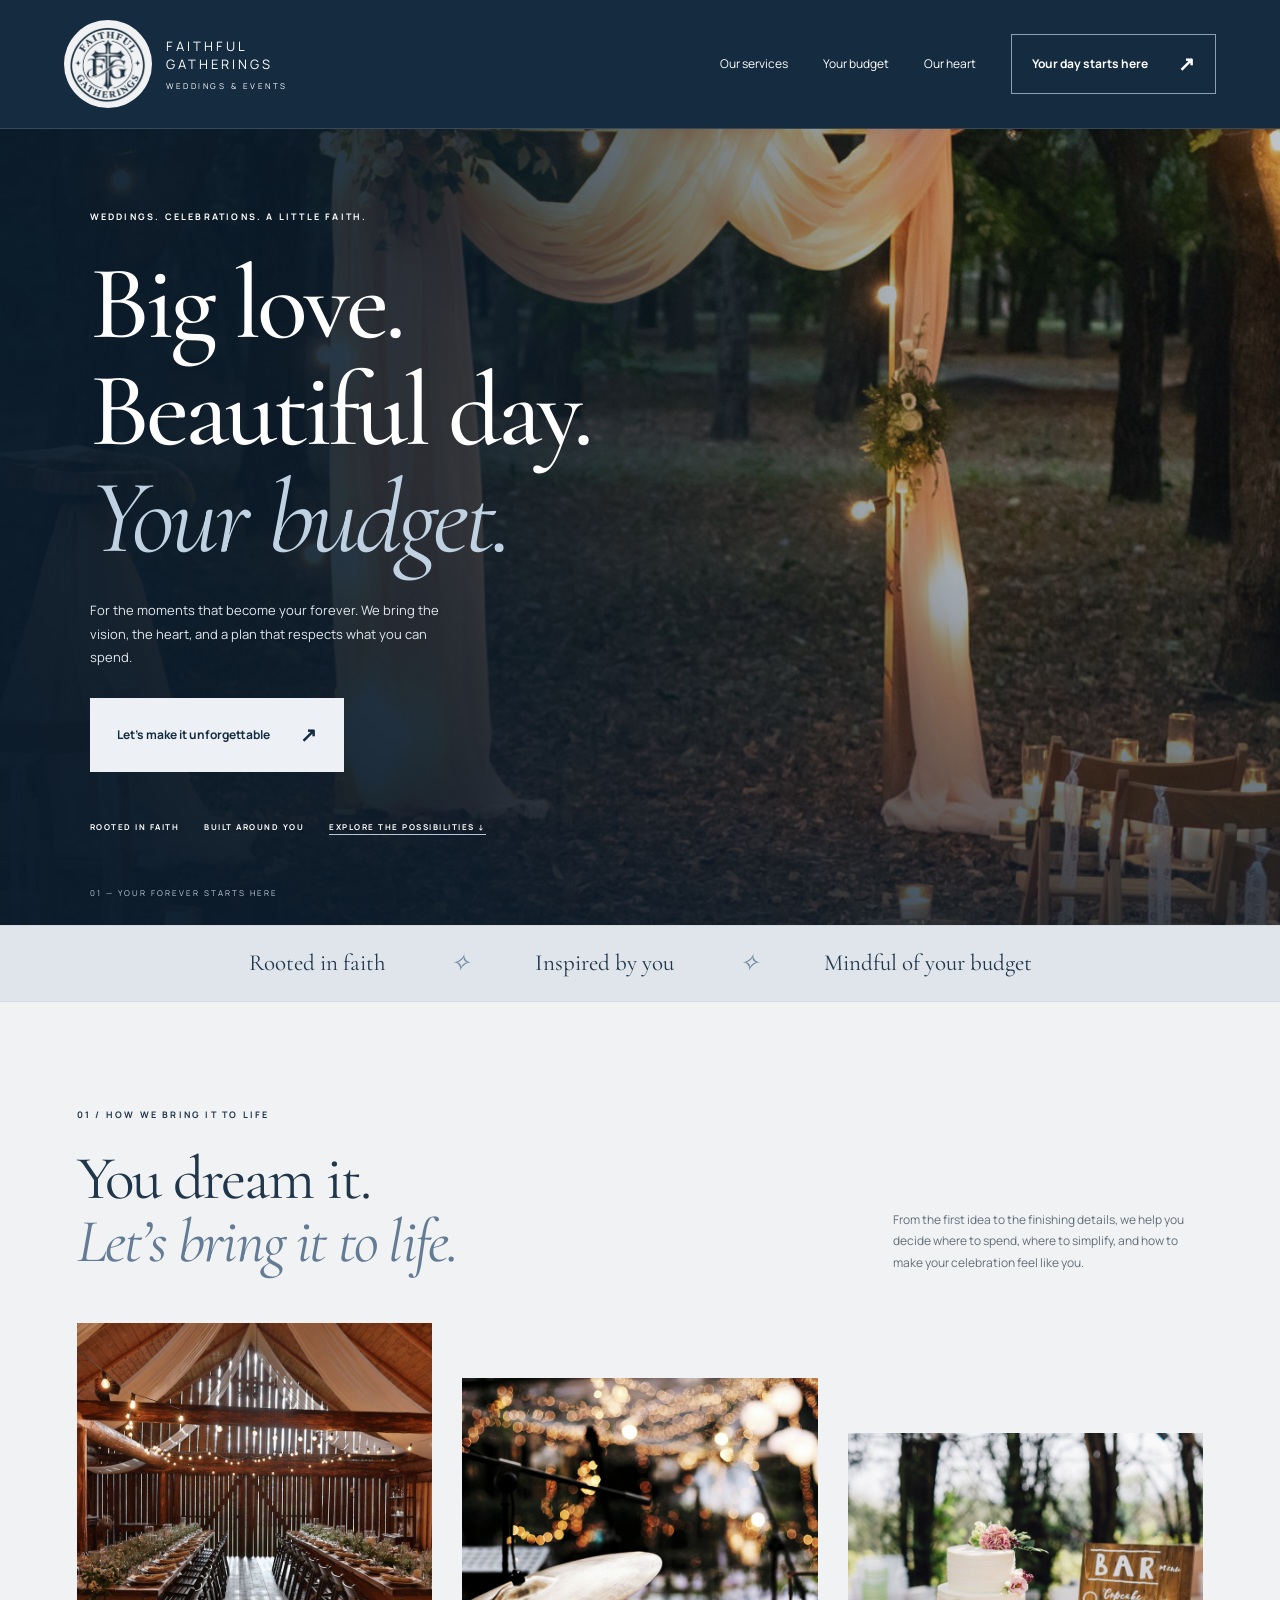
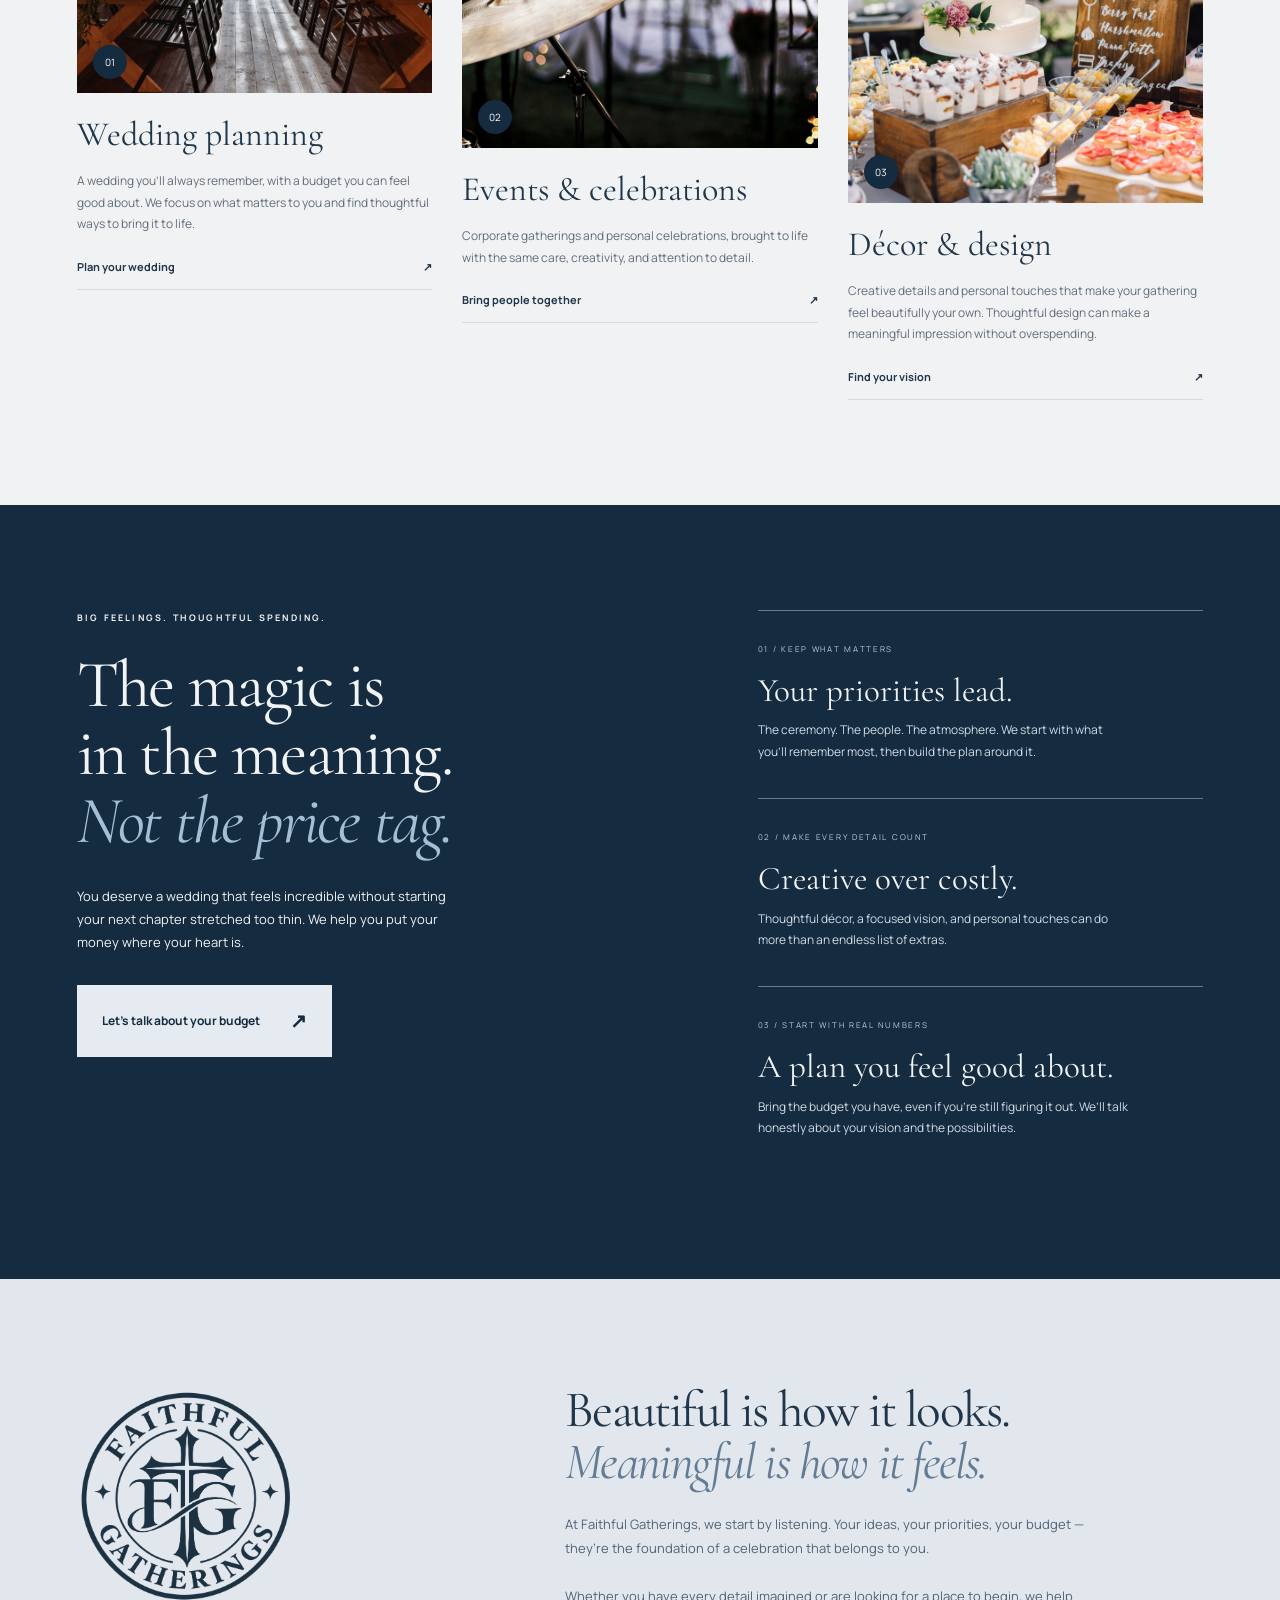
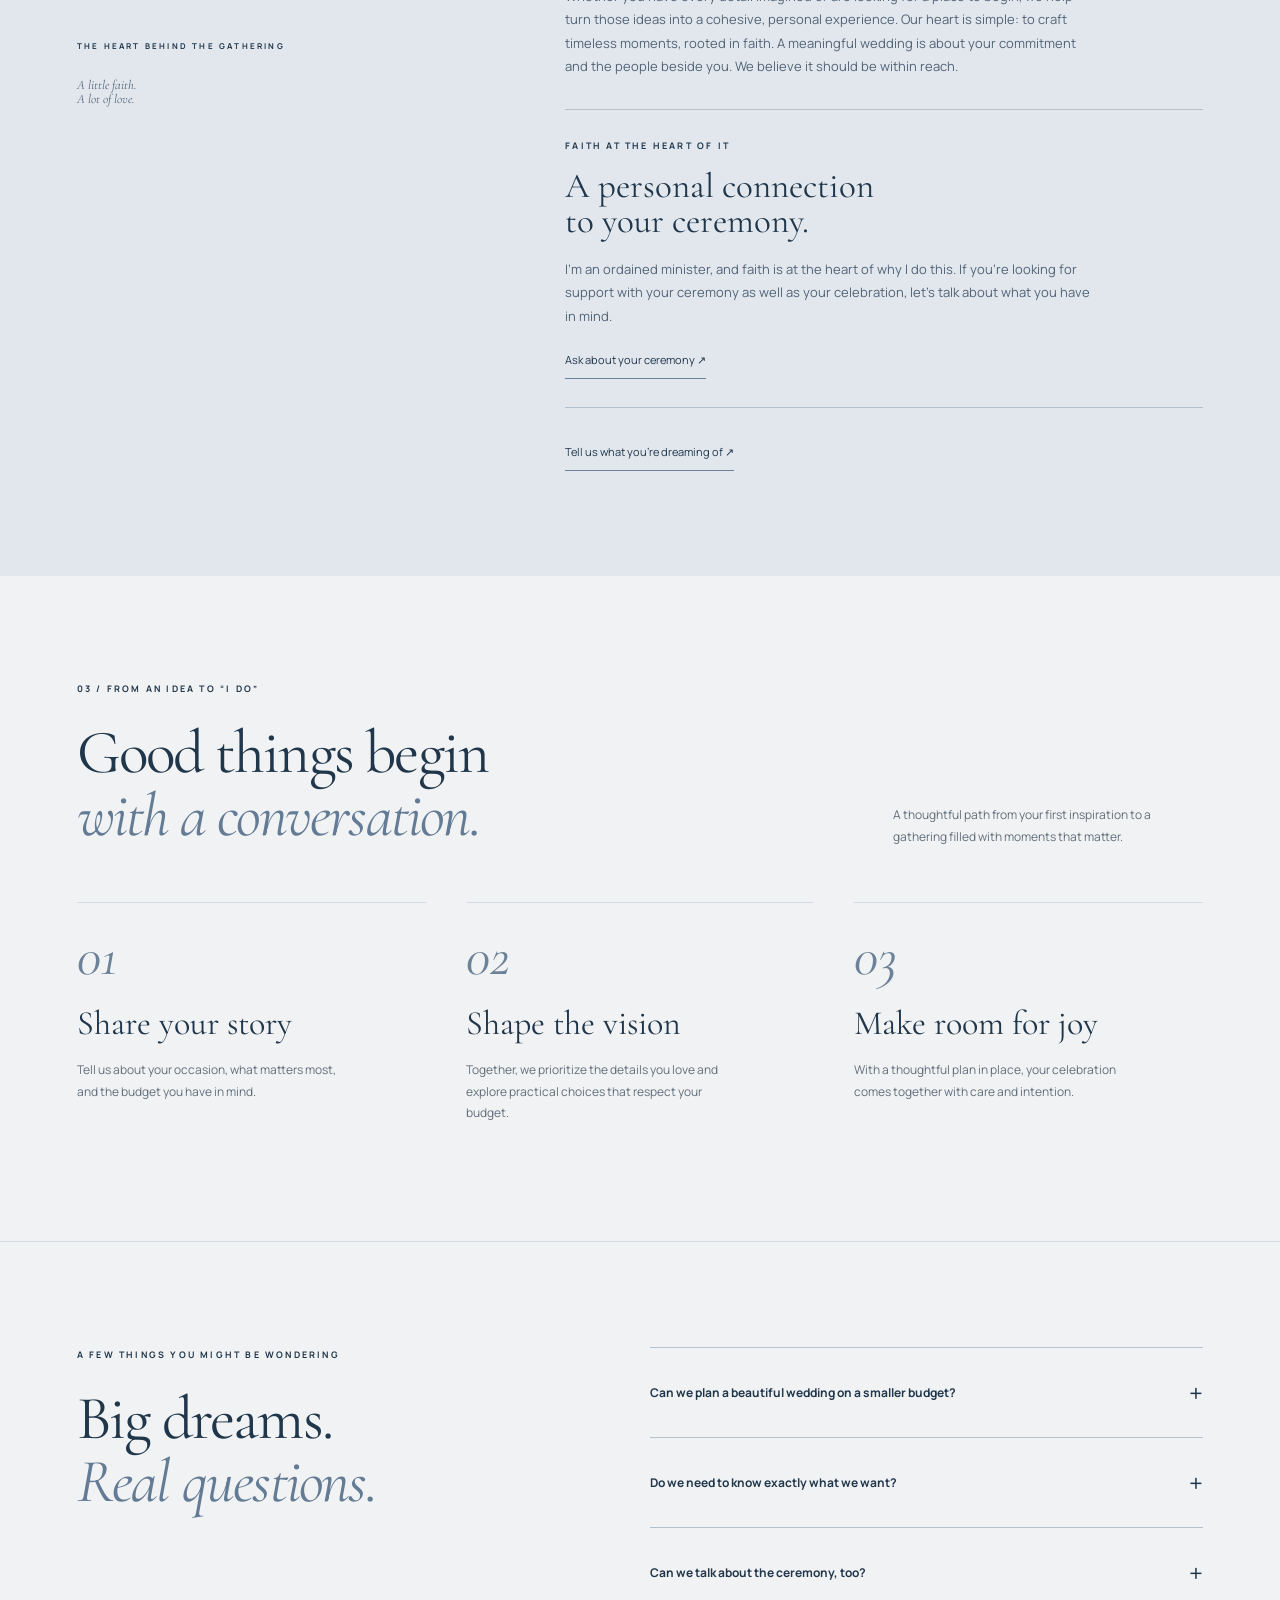
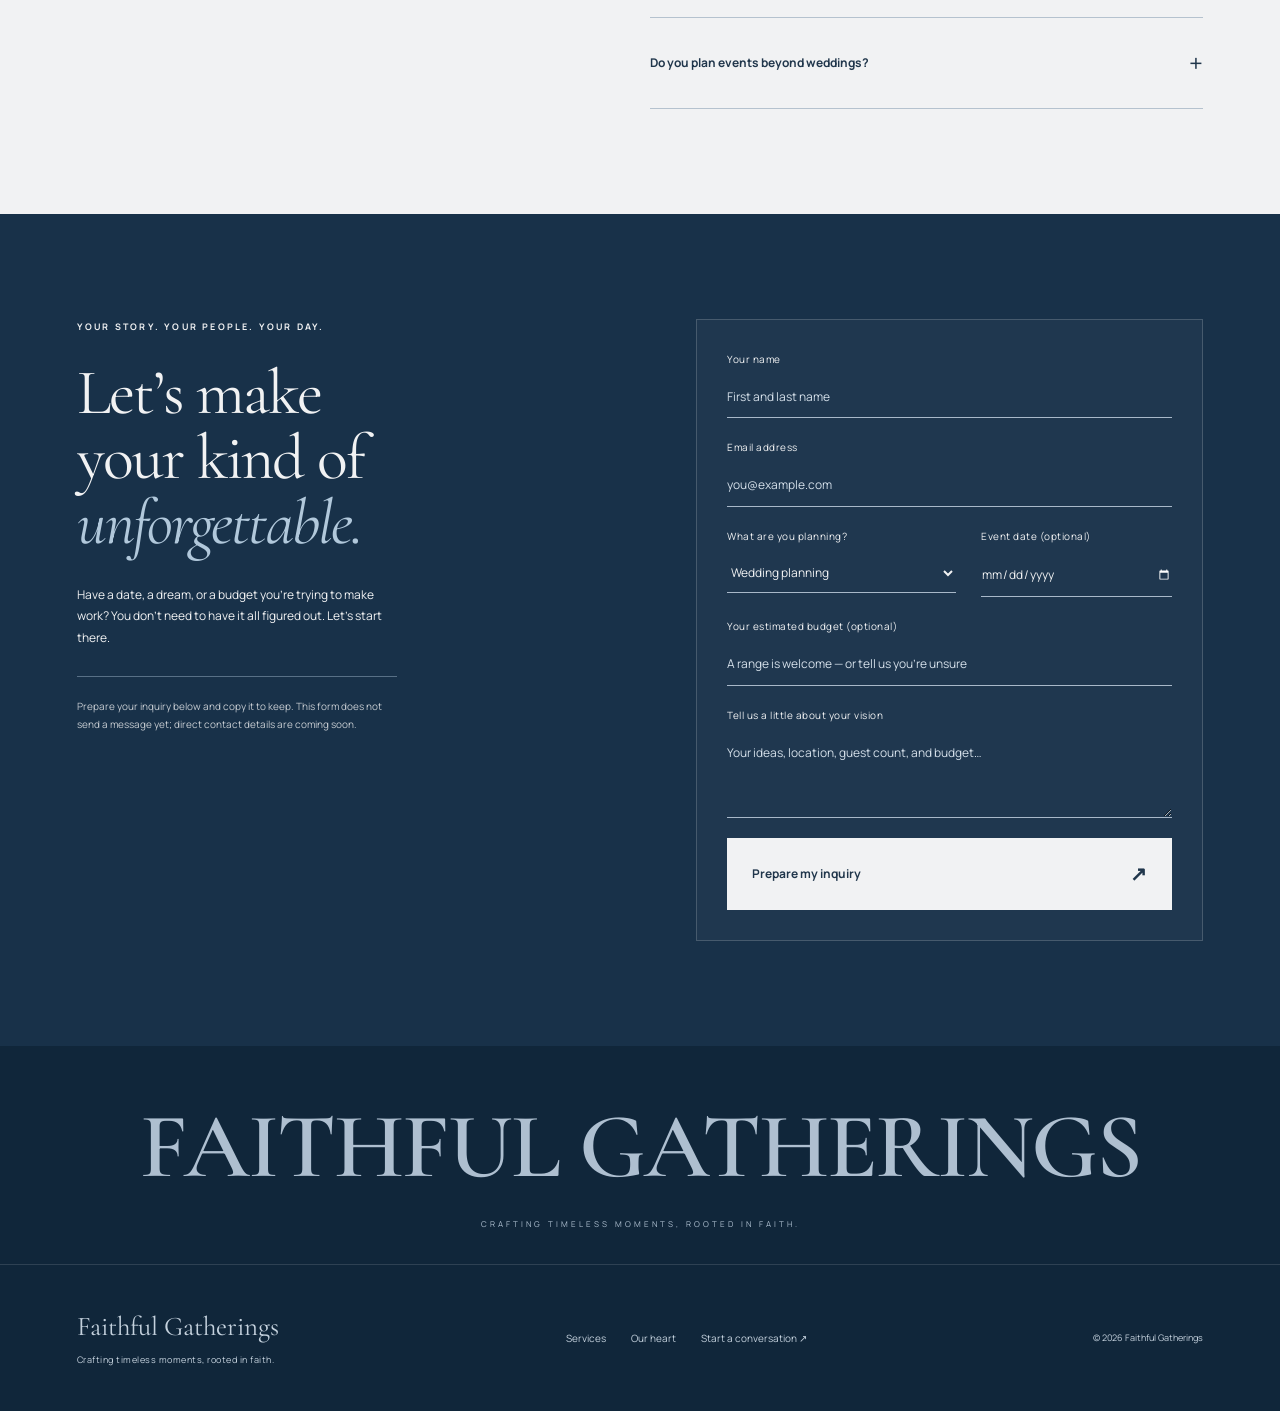
==== commit 86298aaf: "Launch bold editorial redesign with approved FG cross logo" ====
--- a/index.html
+++ b/index.html
@@ -1,10 +1,10 @@
 <!doctype html>
-<html lang="en"><head><meta charset="utf-8"><meta name="viewport" content="width=device-width, initial-scale=1"><meta name="description" content="Faithful Gatherings — budget-conscious wedding planning, events, décor, and the heart of an ordained minister. Crafting timeless moments, rooted in faith."><title>Faithful Gatherings | Weddings & Events</title><link rel="stylesheet" href="styles.css?v=2"><script src="site.js?v=2" defer></script></head>
-<body><a class="skip" href="#main">Skip to content</a><header><a class="brand" href="#"><img class="brand-seal" src="assets/faithful-gatherings-logo.png" alt="Faithful Gatherings faith cross seal"><span>FAITHFUL<br>GATHERINGS<small>WEDDINGS & EVENTS</small></span></a><button class="menu" aria-expanded="false" aria-controls="nav">Menu</button><nav id="nav" aria-label="Main navigation"><a href="#services">Our services</a><a href="#story">Our heart</a><a href="#process">The experience</a><a class="button small" href="#inquire">Let’s gather <span>↗</span></a></nav></header>
-<main id="main"><section class="hero"><div class="hero-copy"><p class="eyebrow">MEANINGFUL CELEBRATIONS. REAL-LIFE BUDGETS.</p><h1>For the moments<br>that become<br><em>your forever.</em></h1><p>A beautiful wedding shouldn’t mean breaking the bank. Thoughtful planning, a personal touch, and a heart rooted in faith — all built around your budget.</p><a class="button" href="#inquire">Let’s plan something beautiful <span>↗</span></a><div class="hero-note"><span>Beautifully planned.</span><span>Within your means.</span></div></div><div class="hero-image"><img src="assets/forest.jpg" alt="An intimate wedding reception surrounded by trees" fetchpriority="high"><span class="photo-note">A little faith. A lot of love.</span></div><div class="vertical">FAITHFUL GATHERINGS — WEDDINGS & EVENTS</div></section>
+<html lang="en"><head><meta charset="utf-8"><meta name="viewport" content="width=device-width, initial-scale=1"><meta name="description" content="Faithful Gatherings — budget-conscious wedding planning, events, décor, and the heart of an ordained minister. Crafting timeless moments, rooted in faith."><title>Faithful Gatherings | Weddings & Events</title><link rel="stylesheet" href="styles.css?v=3"><script src="site.js?v=2" defer></script><link rel="stylesheet" href="bold.css?v=3"></head>
+<body><a class="skip" href="#main">Skip to content</a><header><a class="brand" href="#"><img class="brand-seal" src="assets/faithful-gatherings-logo-v2.png" alt="Faithful Gatherings faith cross seal"><span>FAITHFUL<br>GATHERINGS<small>WEDDINGS & EVENTS</small></span></a><button class="menu" aria-expanded="false" aria-controls="nav">Menu</button><nav id="nav" aria-label="Main navigation"><a href="#services">Our services</a><a href="#budget">Your budget</a><a href="#story">Our heart</a><a class="button small" href="#inquire">Your day starts here <span>↗</span></a></nav></header>
+<main id="main"><section class="hero"><div class="hero-copy"><p class="eyebrow">WEDDINGS. CELEBRATIONS. A LITTLE FAITH.</p><h1>Big love.<br>Beautiful day.<br><em>Your budget.</em></h1><p>For the moments that become your forever. We bring the vision, the heart, and a plan that respects what you can spend.</p><a class="button" href="#inquire">Let’s make it unforgettable <span>↗</span></a><div class="hero-note"><span>ROOTED IN FAITH</span><span>BUILT AROUND YOU</span><a href="#services">EXPLORE THE POSSIBILITIES ↓</a></div></div><div class="hero-image"><img src="assets/forest.jpg" alt="An intimate wedding reception surrounded by trees" fetchpriority="high"><span class="photo-note">The beginning of something extraordinary.</span></div><div class="hero-index">01 — YOUR FOREVER STARTS HERE</div></section>
 <div class="ribbon"><span>Rooted in faith</span><i>✧</i><span>Inspired by you</span><i>✧</i><span>Mindful of your budget</span></div>
-<section class="services section" id="services"><div class="section-heading"><div><p class="eyebrow">01 / HOW WE BRING IT TO LIFE</p><h2>Your vision.<br><em>Our thoughtful touch.</em></h2></div><p>From the first idea to the finishing details, we help you decide where to spend, where to simplify, and how to make your celebration feel like you.</p></div><div class="service-grid"><article><div class="image-wrap"><img src="assets/table.jpg" alt="Wedding table styled with flowers and elegant place settings" loading="lazy"><span>01</span></div><h3>Wedding planning</h3><p>A wedding you’ll always remember, with a budget you can feel good about. We focus on what matters to you and find thoughtful ways to bring it to life.</p><a href="#inquire" data-service="Wedding planning">Plan your wedding <span>↗</span></a></article><article><div class="image-wrap"><img src="assets/stage.jpg" alt="An event space with a stage and warm lighting" loading="lazy"><span>02</span></div><h3>Events & celebrations</h3><p>Corporate gatherings and personal celebrations, brought to life with the same care, creativity, and attention to detail.</p><a href="#inquire" data-service="Event planning">Bring people together <span>↗</span></a></article><article><div class="image-wrap"><img src="assets/cake.jpg" alt="A wedding cake with decorative details" loading="lazy"><span>03</span></div><h3>Décor & design</h3><p>Creative details and personal touches that make your gathering feel beautifully your own. Thoughtful design can make a meaningful impression without overspending.</p><a href="#inquire" data-service="Décor and design">Find your vision <span>↗</span></a></article></div></section>
-<section class="story section" id="story"><p class="eyebrow">02 / THE HEART BEHIND THE GATHERING</p><div><h2>Beautiful is how it looks.<br><em>Meaningful is how it feels.</em></h2><p>At Faithful Gatherings, we start by listening. Your ideas, your priorities, your budget — they’re the foundation of a celebration that belongs to you.</p><p>Whether you have every detail imagined or are looking for a place to begin, we help turn those ideas into a cohesive, personal experience. Our heart is simple: to craft timeless moments, rooted in faith. A meaningful wedding is about your commitment and the people beside you. We believe it should be within reach.</p><aside class="minister-note"><p class="eyebrow">FAITH AT THE HEART OF IT</p><h3>A personal connection<br>to your ceremony.</h3><p>I’m an ordained minister, and faith is at the heart of why I do this. If you’re looking for support with your ceremony as well as your celebration, let’s talk about what you have in mind.</p><a class="text-link" href="#inquire" data-service="Ceremony and minister inquiry">Ask about your ceremony ↗</a></aside><a class="text-link" href="#inquire">Tell us what you’re dreaming of ↗</a></div></section>
+<section class="services section" id="services"><div class="section-heading"><div><p class="eyebrow">01 / HOW WE BRING IT TO LIFE</p><h2>You dream it.<br><em>Let’s bring it to life.</em></h2></div><p>From the first idea to the finishing details, we help you decide where to spend, where to simplify, and how to make your celebration feel like you.</p></div><div class="service-grid"><article><div class="image-wrap"><img src="assets/table.jpg" alt="Wedding table styled with flowers and elegant place settings" loading="lazy"><span>01</span></div><h3>Wedding planning</h3><p>A wedding you’ll always remember, with a budget you can feel good about. We focus on what matters to you and find thoughtful ways to bring it to life.</p><a href="#inquire" data-service="Wedding planning">Plan your wedding <span>↗</span></a></article><article><div class="image-wrap"><img src="assets/stage.jpg" alt="An event space with a stage and warm lighting" loading="lazy"><span>02</span></div><h3>Events & celebrations</h3><p>Corporate gatherings and personal celebrations, brought to life with the same care, creativity, and attention to detail.</p><a href="#inquire" data-service="Event planning">Bring people together <span>↗</span></a></article><article><div class="image-wrap"><img src="assets/cake.jpg" alt="A wedding cake with decorative details" loading="lazy"><span>03</span></div><h3>Décor & design</h3><p>Creative details and personal touches that make your gathering feel beautifully your own. Thoughtful design can make a meaningful impression without overspending.</p><a href="#inquire" data-service="Décor and design">Find your vision <span>↗</span></a></article></div></section>
+<section class="budget section" id="budget"><div class="budget-intro"><p class="eyebrow">BIG FEELINGS. THOUGHTFUL SPENDING.</p><h2>The magic is<br>in the meaning.<br><em>Not the price tag.</em></h2><p>You deserve a wedding that feels incredible without starting your next chapter stretched too thin. We help you put your money where your heart is.</p><a class="button" href="#inquire">Let’s talk about your budget <span>↗</span></a></div><div class="budget-principles"><article><span>01 / KEEP WHAT MATTERS</span><h3>Your priorities lead.</h3><p>The ceremony. The people. The atmosphere. We start with what you’ll remember most, then build the plan around it.</p></article><article><span>02 / MAKE EVERY DETAIL COUNT</span><h3>Creative over costly.</h3><p>Thoughtful décor, a focused vision, and personal touches can do more than an endless list of extras.</p></article><article><span>03 / START WITH REAL NUMBERS</span><h3>A plan you feel good about.</h3><p>Bring the budget you have, even if you’re still figuring it out. We’ll talk honestly about your vision and the possibilities.</p></article></div></section><section class="story section" id="story"><div class="story-brand"><img src="assets/faithful-gatherings-logo-v2.png" alt="Faithful Gatherings FG cross seal" loading="lazy"><p class="eyebrow">THE HEART BEHIND THE GATHERING</p><p class="brand-motto">A little faith.<br>A lot of love.</p></div><div><h2>Beautiful is how it looks.<br><em>Meaningful is how it feels.</em></h2><p>At Faithful Gatherings, we start by listening. Your ideas, your priorities, your budget — they’re the foundation of a celebration that belongs to you.</p><p>Whether you have every detail imagined or are looking for a place to begin, we help turn those ideas into a cohesive, personal experience. Our heart is simple: to craft timeless moments, rooted in faith. A meaningful wedding is about your commitment and the people beside you. We believe it should be within reach.</p><aside class="minister-note"><p class="eyebrow">FAITH AT THE HEART OF IT</p><h3>A personal connection<br>to your ceremony.</h3><p>I’m an ordained minister, and faith is at the heart of why I do this. If you’re looking for support with your ceremony as well as your celebration, let’s talk about what you have in mind.</p><a class="text-link" href="#inquire" data-service="Ceremony and minister inquiry">Ask about your ceremony ↗</a></aside><a class="text-link" href="#inquire">Tell us what you’re dreaming of ↗</a></div></section>
 <section class="process section" id="process"><div class="section-heading"><div><p class="eyebrow">03 / FROM AN IDEA TO “I DO”</p><h2>Good things begin<br><em>with a conversation.</em></h2></div><p>A thoughtful path from your first inspiration to a gathering filled with moments that matter.</p></div><ol><li><span>01</span><h3>Share your story</h3><p>Tell us about your occasion, what matters most, and the budget you have in mind.</p></li><li><span>02</span><h3>Shape the vision</h3><p>Together, we prioritize the details you love and explore practical choices that respect your budget.</p></li><li><span>03</span><h3>Make room for joy</h3><p>With a thoughtful plan in place, your celebration comes together with care and intention.</p></li></ol></section>
-<section class="inquire section" id="inquire"><div><p class="eyebrow">LET’S MAKE SOMETHING MEANINGFUL</p><h2>Your next chapter<br>starts with<br><em>“hello.”</em></h2><p>Have a date, a dream, or a budget you’re trying to make work? You don’t need to have it all figured out. Let’s start there.</p><p class="draft-note">Website preview: this inquiry builder prepares a message for you to copy. Online delivery will be enabled when the business contact details are confirmed.</p></div><form id="inquiry"><label>Your name<input name="name" autocomplete="name" required placeholder="First and last name" maxlength="120"></label><label>Email address<input name="email" type="email" autocomplete="email" required placeholder="you@example.com" maxlength="200"></label><div class="form-row"><label>What are you planning?<select name="service"><option>Wedding planning</option><option>Event planning</option><option>Décor and design</option><option>Ceremony and minister inquiry</option><option>I’m still exploring</option></select></label><label>Event date (optional)<input name="date" type="date"></label></div><label>Your estimated budget (optional)<input name="budget" placeholder="A range is welcome — or tell us you’re unsure" maxlength="120"></label><label>Tell us a little about your vision<textarea name="message" rows="3" required placeholder="Your ideas, location, guest count, and budget…" maxlength="4000"></textarea></label><button class="button" type="submit">Prepare my inquiry <span>↗</span></button><div id="result" hidden aria-live="polite"><p>Your inquiry is ready. Nothing has been sent.</p><textarea id="summary" rows="7" readonly aria-label="Prepared inquiry"></textarea><button type="button" class="copy-button" id="copy">Copy inquiry</button><span id="copy-status" role="status"></span></div></form></section></main>
-<footer><a class="footer-brand" href="#">Faithful Gatherings<span>Crafting timeless moments, rooted in faith.</span></a><div><a href="#services">Services</a><a href="#story">Our heart</a><a href="#inquire">Start a conversation ↗</a></div><small>© <span id="year">2026</span> Faithful Gatherings</small></footer></body></html>
+<section class="questions section"><div><p class="eyebrow">A FEW THINGS YOU MIGHT BE WONDERING</p><h2>Big dreams.<br><em>Real questions.</em></h2></div><div class="question-list"><details><summary>Can we plan a beautiful wedding on a smaller budget?<span aria-hidden="true">+</span></summary><p>That’s at the heart of Faithful Gatherings. Share your budget and what matters most, and we’ll explore a thoughtful approach together. The possibilities depend on your date, location, guest count, and priorities.</p></details><details><summary>Do we need to know exactly what we want?<span aria-hidden="true">+</span></summary><p>No. Bring your ideas, your questions, or just a feeling. We’ll start by listening and help you find a direction that feels like you.</p></details><details><summary>Can we talk about the ceremony, too?<span aria-hidden="true">+</span></summary><p>Absolutely. I’m an ordained minister. Tell me what you envision for your ceremony, and we can discuss how I may be able to support you.</p></details><details><summary>Do you plan events beyond weddings?<span aria-hidden="true">+</span></summary><p>Yes. We also help with corporate gatherings, personal celebrations, and décor and design. Choose the service that fits when you prepare your inquiry.</p></details></div></section><section class="inquire section" id="inquire"><div><p class="eyebrow">YOUR STORY. YOUR PEOPLE. YOUR DAY.</p><h2>Let’s make<br>your kind of<br><em>unforgettable.</em></h2><p>Have a date, a dream, or a budget you’re trying to make work? You don’t need to have it all figured out. Let’s start there.</p><p class="draft-note">Prepare your inquiry below and copy it to keep. This form does not send a message yet; direct contact details are coming soon.</p></div><form id="inquiry"><label>Your name<input name="name" autocomplete="name" required placeholder="First and last name" maxlength="120"></label><label>Email address<input name="email" type="email" autocomplete="email" required placeholder="you@example.com" maxlength="200"></label><div class="form-row"><label>What are you planning?<select name="service"><option>Wedding planning</option><option>Event planning</option><option>Décor and design</option><option>Ceremony and minister inquiry</option><option>I’m still exploring</option></select></label><label>Event date (optional)<input name="date" type="date"></label></div><label>Your estimated budget (optional)<input name="budget" placeholder="A range is welcome — or tell us you’re unsure" maxlength="120"></label><label>Tell us a little about your vision<textarea name="message" rows="3" required placeholder="Your ideas, location, guest count, and budget…" maxlength="4000"></textarea></label><button class="button" type="submit">Prepare my inquiry <span>↗</span></button><div id="result" hidden aria-live="polite"><p>Your inquiry is ready. Nothing has been sent.</p><textarea id="summary" rows="7" readonly aria-label="Prepared inquiry"></textarea><button type="button" class="copy-button" id="copy">Copy inquiry</button><span id="copy-status" role="status"></span></div></form></section></main>
+<div class="closing-wordmark" aria-hidden="true">FAITHFUL GATHERINGS<span>CRAFTING TIMELESS MOMENTS, ROOTED IN FAITH.</span></div><footer><a class="footer-brand" href="#">Faithful Gatherings<span>Crafting timeless moments, rooted in faith.</span></a><div><a href="#services">Services</a><a href="#story">Our heart</a><a href="#inquire">Start a conversation ↗</a></div><small>© <span id="year">2026</span> Faithful Gatherings</small></footer></body></html>
--- a/bold.css
+++ b/bold.css
@@ -0,0 +1,2 @@
+:root{--navy:#142b40;--paper:#f1f2f3;--ink:#20364b;--silver:#bccbd9}body{background:var(--paper)}header{max-width:none;background:var(--navy);color:white;border-bottom:1px solid #ffffff24;padding:20px 5%;gap:25px}.brand-seal{width:88px;height:88px;background:#f1f2f3;border-radius:50%;padding:5px}.brand{font-size:13px}.button{font-weight:700;transition:background .2s,transform .2s}.button:hover{transform:translateY(-2px);background:#315470}.small{background:transparent;border-color:#8ca0b4;padding:11px 20px}.hero{max-width:none;position:relative;min-height:780px;isolation:isolate;display:flex;align-items:center;color:white;background:var(--navy);padding:80px 7% 90px;overflow:hidden}.hero-copy{width:100%;max-width:1300px;margin:auto;padding:0}.hero-image{position:absolute;inset:0;height:auto;z-index:-2;border-radius:0;margin:0}.hero-image img{object-position:65% 57%}.hero-image:after{display:none}.hero:before{content:'';position:absolute;inset:0;background:linear-gradient(90deg,#0a1b2bf5 0%,#0a1b2bd9 34%,#0a1b2b42 76%),linear-gradient(0deg,#0a1b2ba6,transparent 55%);z-index:-1}h1{font-size:clamp(78px,8.2vw,128px);letter-spacing:-4px;max-width:800px;font-weight:500}h1 em{color:#c0d2e2}h1+p,.hero-copy>p:not(.eyebrow){max-width:350px;margin:28px 0;font-size:13px;color:#e0e7ee}.hero .button{background:#edf1f5;border-color:#edf1f5;color:var(--navy);padding:18px 26px}.hero .button:hover{background:#c9d9e7}.hero-note{border:0;margin-top:48px;padding:0;gap:25px;font-size:8px;letter-spacing:1.5px;font-weight:700}.hero-note a{border-bottom:1px solid #b6c7d8}.photo-note{left:auto;right:5%;bottom:90px;max-width:220px;font-size:26px;text-align:right;line-height:1.2}.hero-index{position:absolute;bottom:25px;left:7%;font-size:8px;letter-spacing:2px;color:#bfccda}.ribbon{background:#dfe5eb;padding:23px;font-size:23px}.ribbon i{color:#6e879e}.section{max-width:none;padding:105px max(6%,calc((100% - 1320px)/2))}h2{font-size:clamp(48px,4.8vw,76px);letter-spacing:-1.8px}.section-heading{margin-bottom:50px;gap:40px}.service-grid{gap:30px;grid-template-columns:repeat(3,minmax(0,1fr))}.service-grid article:nth-child(2){padding-top:55px}.service-grid article:nth-child(3){padding-top:110px}.image-wrap{height:370px;overflow:hidden}.image-wrap img{transition:transform .7s}.service-grid article:hover img{transform:scale(1.045)}.image-wrap span{background:var(--navy);color:white}.service-grid a{font-weight:700}h3{font-size:34px}.budget{background:var(--navy);color:#f1f3f5;display:grid;grid-template-columns:1.2fr 1fr;gap:13%}.budget h2{font-size:clamp(53px,5.2vw,82px)}.budget em{color:#a5bed3}.budget-intro>p:not(.eyebrow){font-size:13px;max-width:380px;margin:30px 0}.budget .button{background:#e5ebf1;color:var(--navy);border-color:#e5ebf1}.budget-principles article{border-top:1px solid #63798e;padding:23px 0}.budget-principles article>span{font-size:8px;letter-spacing:1.7px;color:#b9ccdc}.budget-principles h3{margin-top:15px;font-size:33px}.budget-principles p{font-size:12px;color:#d0dbe5;max-width:370px}.story{background:#e1e7ed;grid-template-columns:1fr 1.75fr;gap:11%}.story-brand img{width:220px;height:220px;object-fit:contain;margin-bottom:35px}.story-brand .eyebrow{font-size:8px;line-height:1.8;max-width:230px}.story .brand-motto{font:italic 36px/1.1 var(--serif);color:var(--ink);margin:0}.story h2{font-size:clamp(43px,4vw,65px)}.process li>span{font-size:55px}.questions{display:grid;grid-template-columns:1fr 1.2fr;gap:10%;border-top:1px solid var(--line)}.question-list details{border-bottom:1px solid #b5c2ce}.question-list details:first-child{border-top:1px solid #b5c2ce}.question-list summary{display:flex;align-items:center;justify-content:space-between;gap:24px;font-size:12px;font-weight:700;cursor:pointer;padding:23px 0;list-style:none}.question-list summary::-webkit-details-marker{display:none}.question-list summary span{font-size:24px;font-weight:400;transition:transform .2s}.question-list details[open] summary span{transform:rotate(45deg)}.question-list details p{font-size:12px;color:var(--muted);margin:0 0 24px;padding-right:20px}.inquire{background:#183149}.inquire h2{font-size:clamp(48px,5vw,80px)}.inquire em{color:#b1c8db}.inquire form{background:#ffffff08;padding:30px;border:1px solid #ffffff2c}.draft-note{border-top:1px solid #698096;padding-top:20px}.form-row,.form-row label{min-width:0}input,select,textarea{color-scheme:dark}.closing-wordmark{background:#10263a;color:#aebfd0;text-align:center;padding:55px 3% 35px;font:600 clamp(29px,7.2vw,120px)/1 var(--serif);letter-spacing:-2px}.closing-wordmark span{display:block;font:8px Manrope,Arial;letter-spacing:3px;margin-top:25px}footer{max-width:none;background:#10263a;color:#c4d1dd;border-top:1px solid #ffffff20}a:focus-visible,button:focus-visible,summary:focus-visible{outline:2px solid #7899b8}body{max-width:none}@media(max-width:1000px){header{padding:18px 4%}.brand{font-size:11px;gap:10px}.brand-seal{width:70px;height:70px}nav{gap:18px}.hero{min-height:720px;padding-inline:6%}h1{font-size:96px}.photo-note{right:4%;max-width:180px;font-size:23px}.section{padding:75px 5%}.service-grid{gap:22px}.image-wrap{height:290px}.service-grid article:nth-child(2){padding-top:35px}.service-grid article:nth-child(3){padding-top:70px}.ribbon{gap:28px;font-size:21px}.budget{gap:7%}.story{gap:6%;grid-template-columns:1fr 2fr}.story-brand img{width:180px;height:180px}.inquire{gap:6%}.inquire form{padding:22px}.questions{gap:6%}}@media(max-width:700px){header{position:relative;padding:15px 5%;gap:15px}.brand-seal{width:66px;height:66px}.brand{font-size:10px;letter-spacing:2px}.brand small{font-size:7px;letter-spacing:1.5px}.menu{display:block;background:transparent;border:1px solid #8399ad;padding:9px 15px;color:white;font-size:11px}nav{display:none;position:absolute;z-index:5;top:100%;left:0;right:0;background:var(--navy);padding:24px 6%;border-bottom:1px solid #ffffff40;align-items:stretch}nav.open{display:flex;flex-direction:column}.hero{min-height:740px;padding:65px 6% 90px;align-items:start}.hero:before{background:linear-gradient(90deg,#0a1b2be8,#0a1b2b60),linear-gradient(0deg,#0a1b2bd9,transparent 80%)}.hero-image img{object-position:58% center}.hero-copy{margin:0}h1{font-size:clamp(63px,13vw,90px);letter-spacing:-2.5px}.eyebrow{font-size:8px;letter-spacing:1.8px}.hero-copy>p:not(.eyebrow){max-width:290px;font-size:12px}.hero-note{gap:16px;flex-wrap:wrap;font-size:7px;margin-top:35px;justify-content:start}.photo-note{bottom:65px;font-size:19px;max-width:170px}.hero-index{left:6%;font-size:7px}.ribbon{gap:12px;font-size:15px;padding:20px 8px}.ribbon i{font-size:16px}.section{padding:60px 6%}.section-heading{display:block;margin-bottom:35px}h2{font-size:50px;letter-spacing:-1px}.section-heading>p{margin-top:24px;max-width:340px}.service-grid{grid-template-columns:1fr;gap:42px}.service-grid article:nth-child(n){padding-top:0}.image-wrap{height:390px}.service-grid h3{font-size:37px}.budget{grid-template-columns:1fr;gap:40px}.budget h2{font-size:59px}.budget-intro>p:not(.eyebrow){max-width:340px}.budget-principles article:last-child{padding-bottom:0}.story{grid-template-columns:1fr;gap:40px}.story-brand{display:grid;grid-template-columns:110px 1fr;align-items:center;column-gap:24px}.story-brand img{width:110px;height:110px;margin:0;grid-row:span 2}.story-brand .eyebrow{margin:0;font-size:7px}.story .brand-motto{font-size:28px;margin:0}.story h2{font-size:45px}.process ol{grid-template-columns:1fr;gap:25px;margin-top:35px}.process li{position:relative;padding-left:68px;padding-top:22px}.process li>span{position:absolute;left:0;top:18px;font-size:42px}.process li h3{margin:0 0 15px}.process li p{max-width:none}.questions{grid-template-columns:1fr;gap:35px}.inquire{grid-template-columns:1fr;gap:35px}.inquire h2{font-size:clamp(43px,11vw,59px)}.inquire form{padding:22px 18px}.form-row{grid-template-columns:1fr;gap:0}.closing-wordmark{padding:40px 4% 30px;letter-spacing:-1px}.closing-wordmark span{font-size:6px;letter-spacing:1.5px;margin-top:18px}footer{padding:30px 6%;align-items:start;flex-direction:column}footer>div{flex-wrap:wrap;gap:18px}}@media(prefers-reduced-motion:reduce){*,*:before,*:after{transition:none!important}}
+.photo-note{display:none}
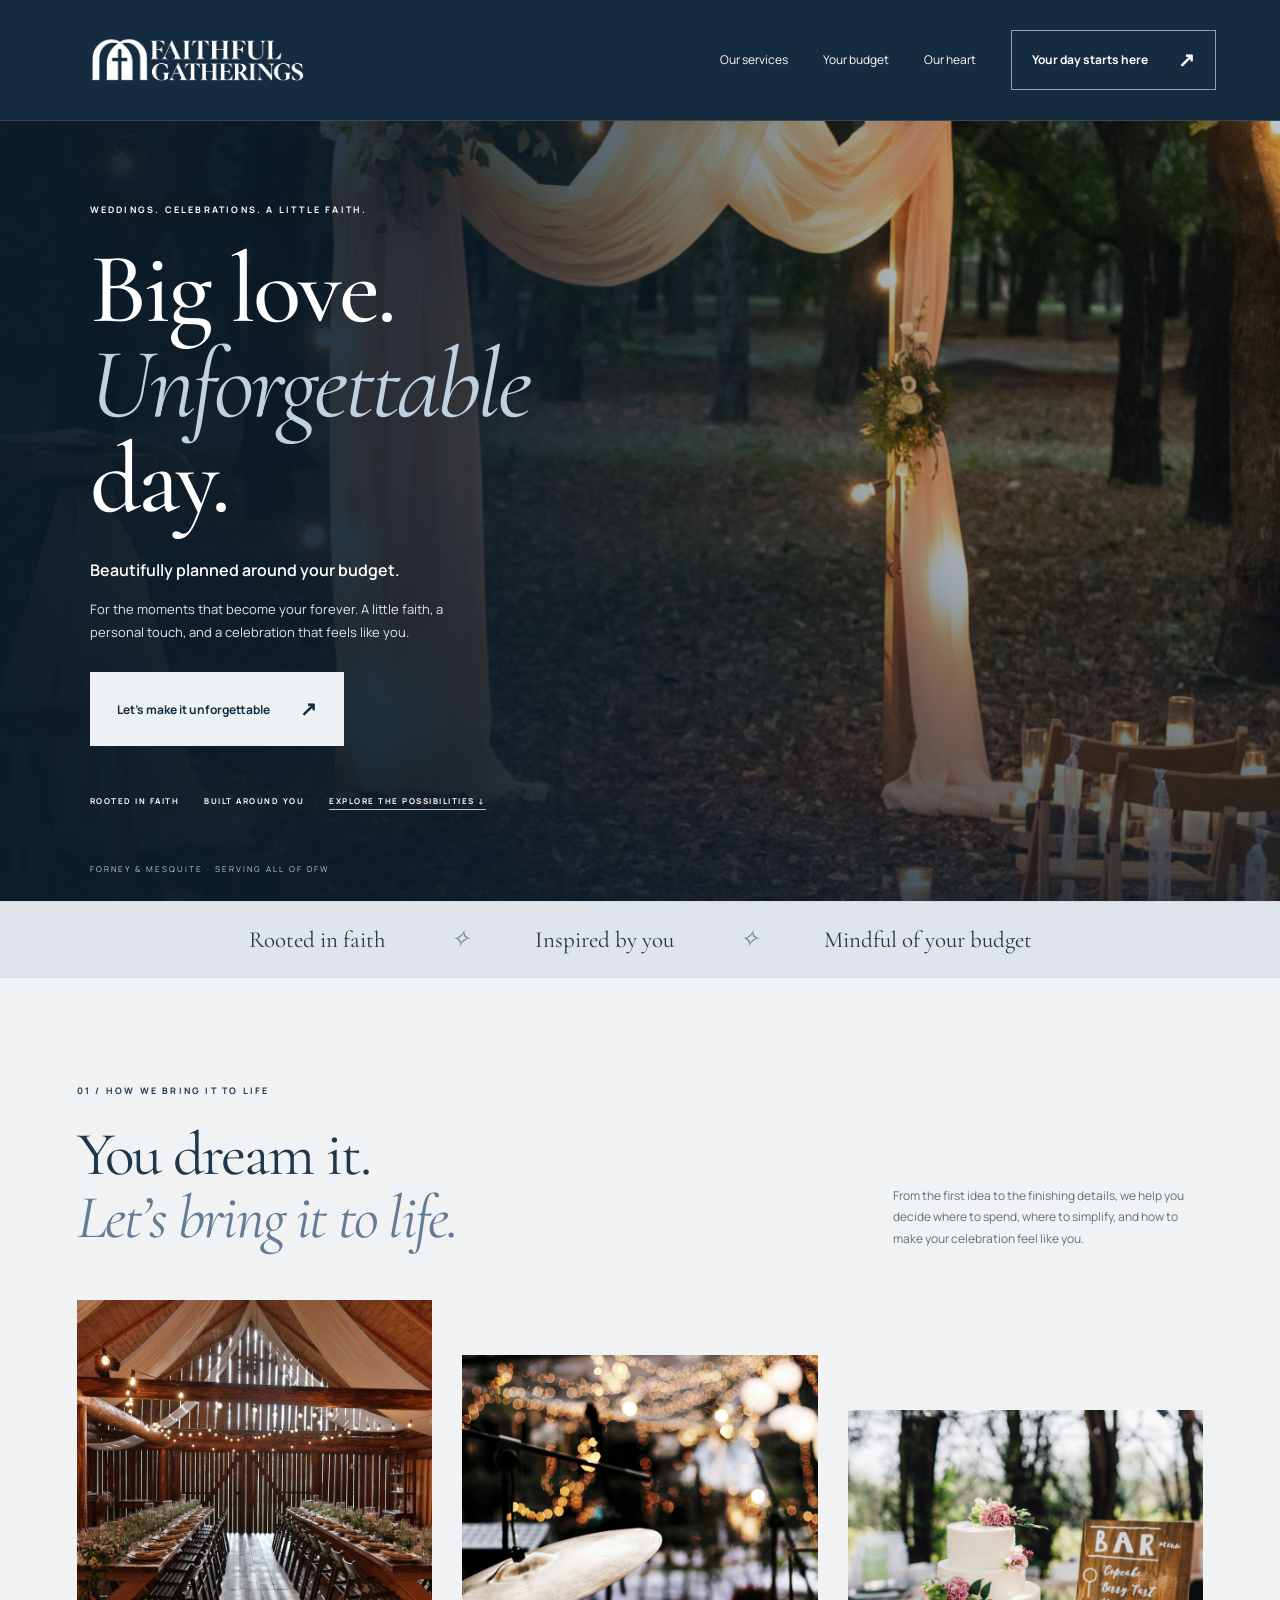
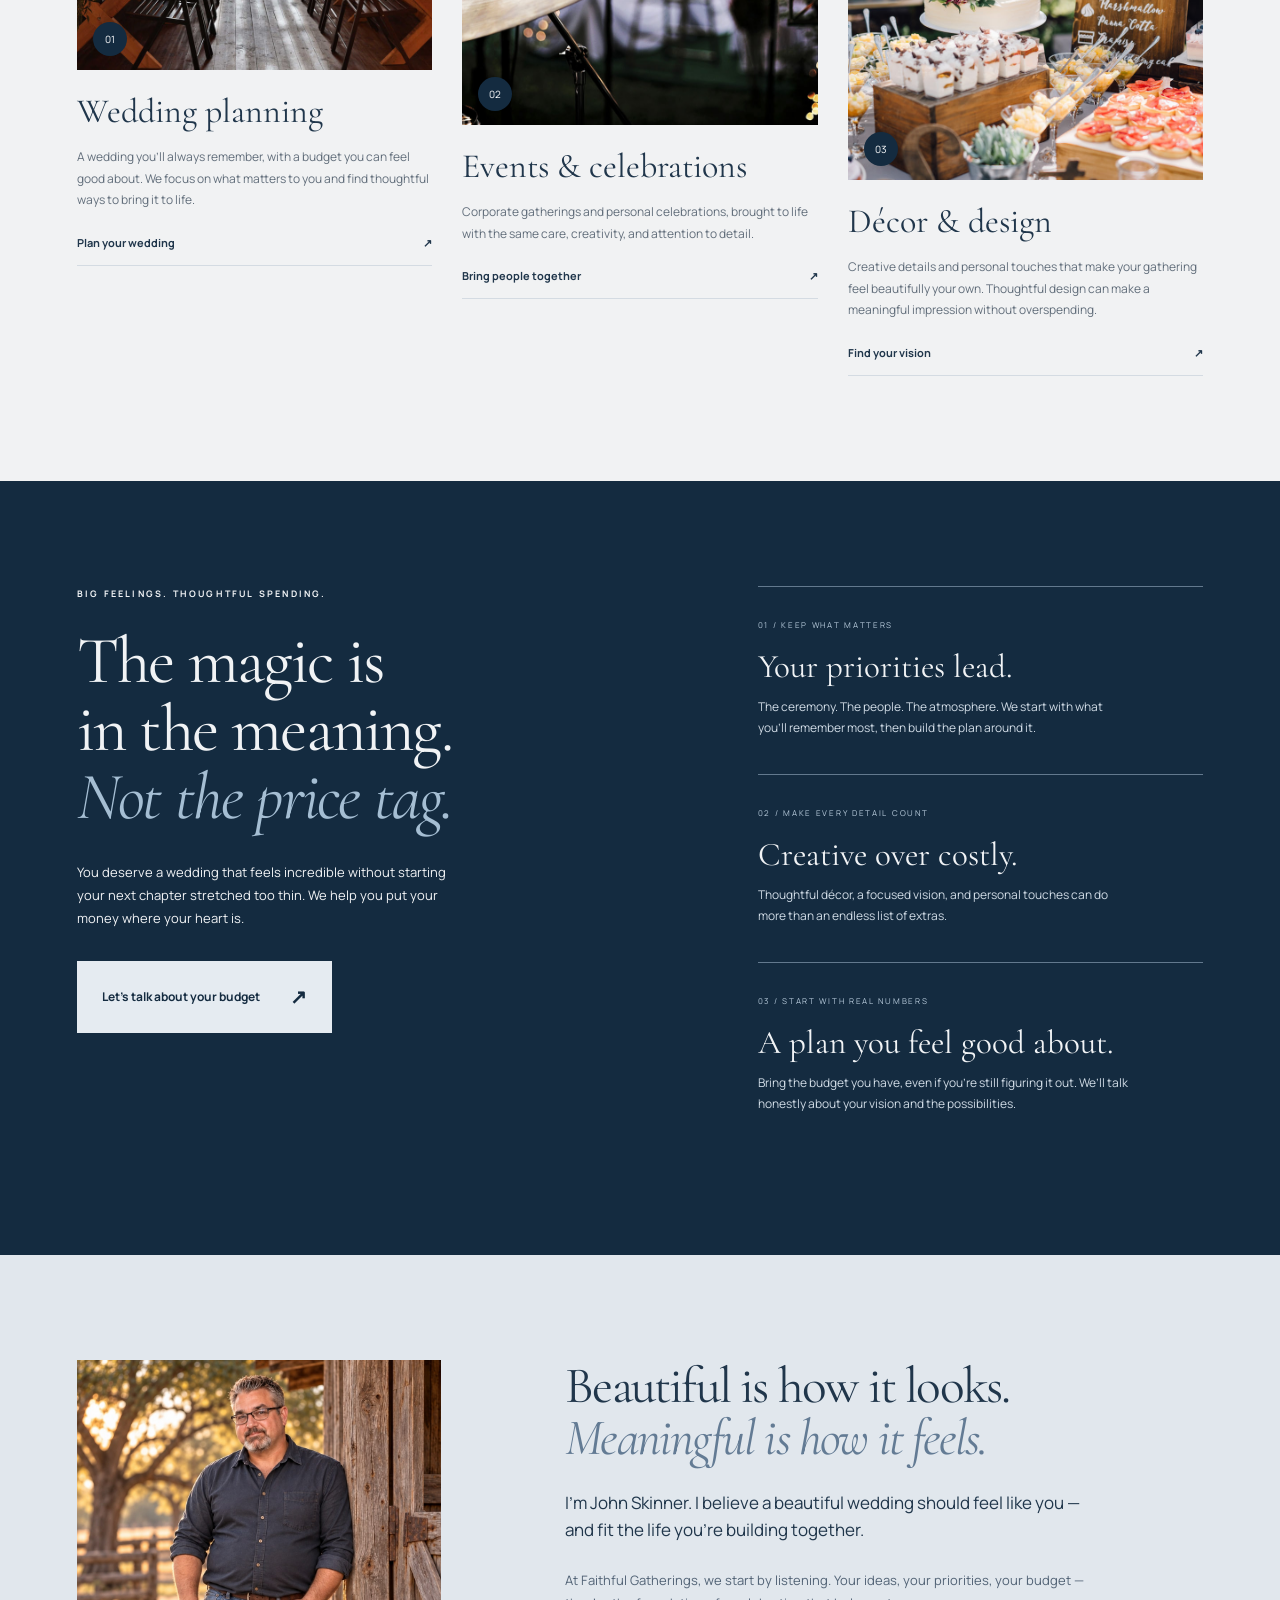
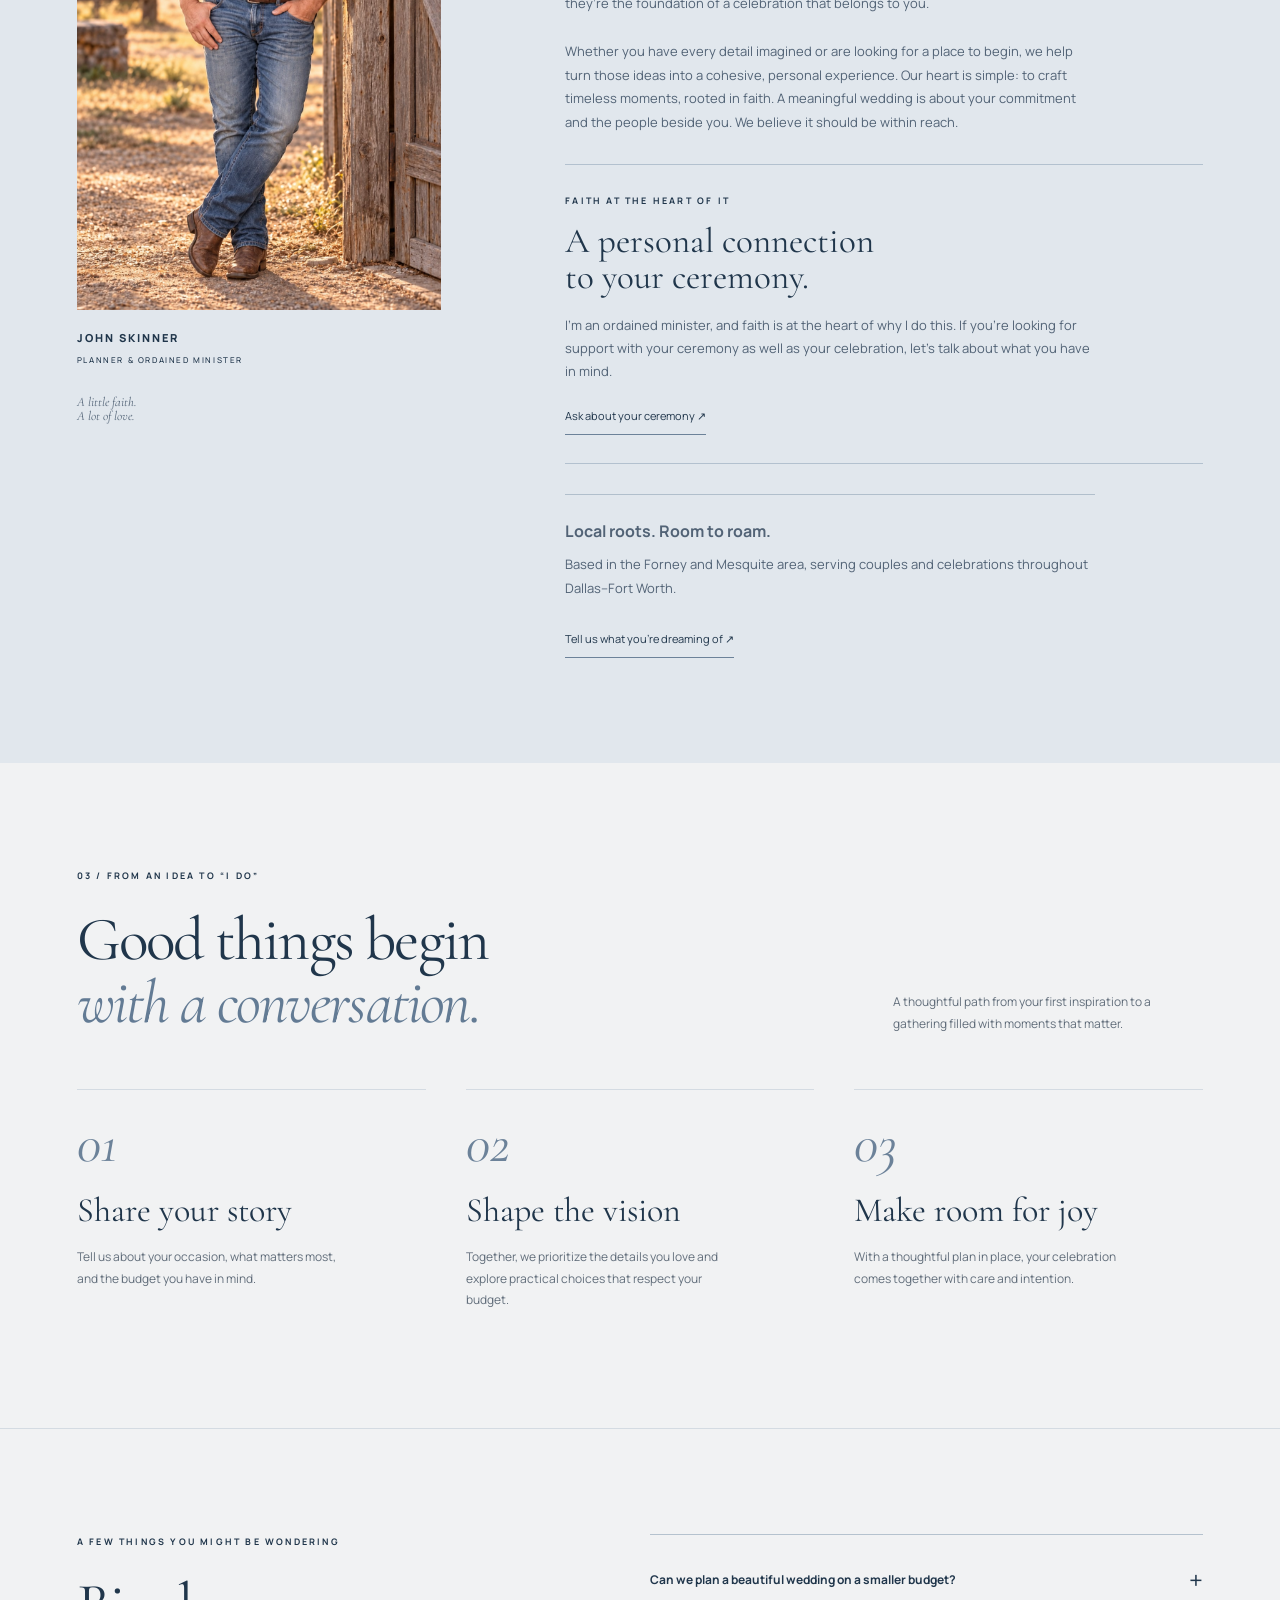
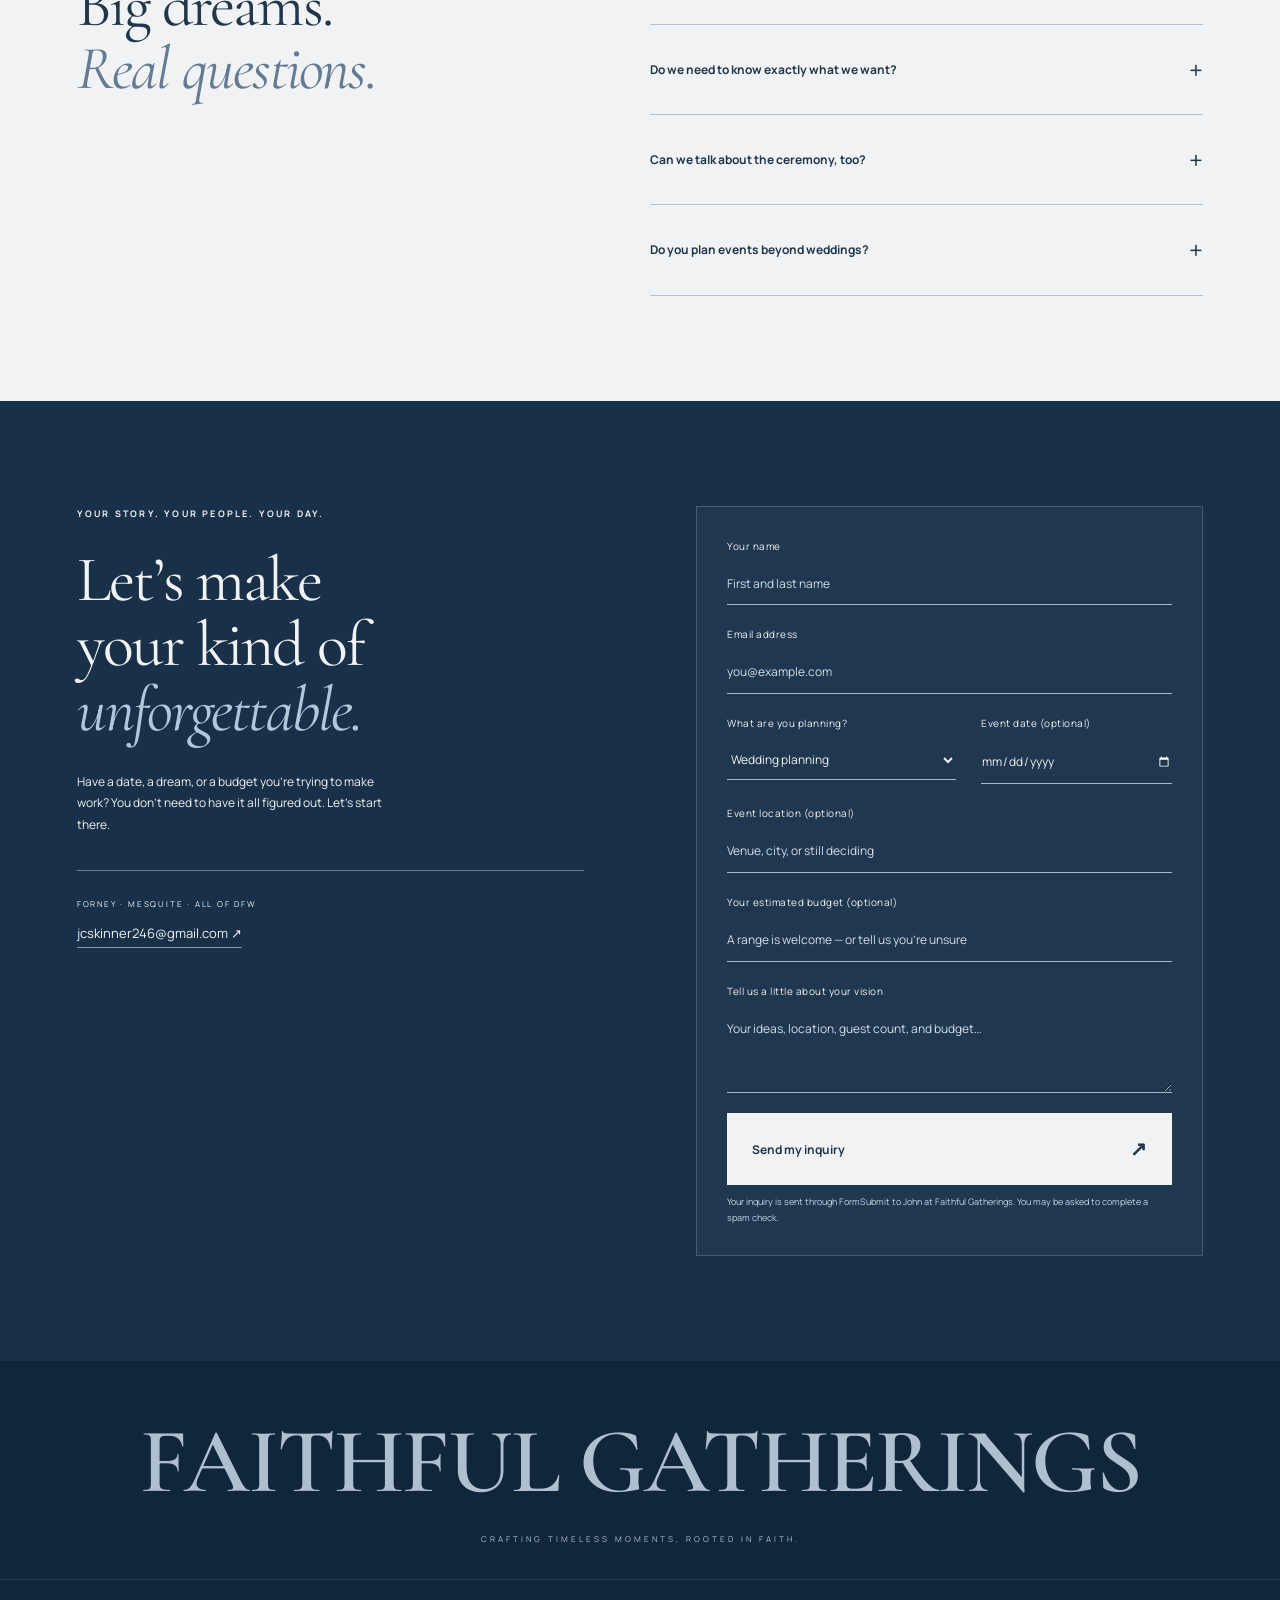
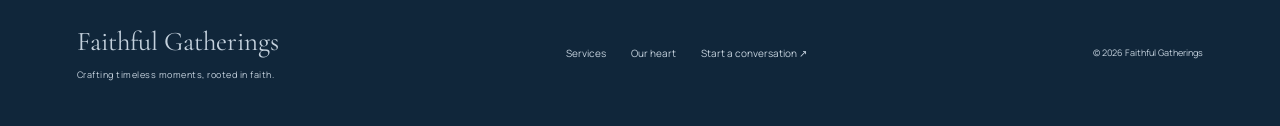
==== commit 3dc4790d: "Add John portrait, DFW coverage, new wordmark and email inquiry form" ====
--- a/index.html
+++ b/index.html
@@ -1,10 +1,10 @@
 <!doctype html>
-<html lang="en"><head><meta charset="utf-8"><meta name="viewport" content="width=device-width, initial-scale=1"><meta name="description" content="Faithful Gatherings — budget-conscious wedding planning, events, décor, and the heart of an ordained minister. Crafting timeless moments, rooted in faith."><title>Faithful Gatherings | Weddings & Events</title><link rel="stylesheet" href="styles.css?v=3"><script src="site.js?v=2" defer></script><link rel="stylesheet" href="bold.css?v=3"></head>
-<body><a class="skip" href="#main">Skip to content</a><header><a class="brand" href="#"><img class="brand-seal" src="assets/faithful-gatherings-logo-v2.png" alt="Faithful Gatherings faith cross seal"><span>FAITHFUL<br>GATHERINGS<small>WEDDINGS & EVENTS</small></span></a><button class="menu" aria-expanded="false" aria-controls="nav">Menu</button><nav id="nav" aria-label="Main navigation"><a href="#services">Our services</a><a href="#budget">Your budget</a><a href="#story">Our heart</a><a class="button small" href="#inquire">Your day starts here <span>↗</span></a></nav></header>
-<main id="main"><section class="hero"><div class="hero-copy"><p class="eyebrow">WEDDINGS. CELEBRATIONS. A LITTLE FAITH.</p><h1>Big love.<br>Beautiful day.<br><em>Your budget.</em></h1><p>For the moments that become your forever. We bring the vision, the heart, and a plan that respects what you can spend.</p><a class="button" href="#inquire">Let’s make it unforgettable <span>↗</span></a><div class="hero-note"><span>ROOTED IN FAITH</span><span>BUILT AROUND YOU</span><a href="#services">EXPLORE THE POSSIBILITIES ↓</a></div></div><div class="hero-image"><img src="assets/forest.jpg" alt="An intimate wedding reception surrounded by trees" fetchpriority="high"><span class="photo-note">The beginning of something extraordinary.</span></div><div class="hero-index">01 — YOUR FOREVER STARTS HERE</div></section>
+<html lang="en"><head><meta charset="utf-8"><meta name="viewport" content="width=device-width, initial-scale=1"><meta name="description" content="Faithful Gatherings — wedding planning, events, décor, and ceremony support in Forney, Mesquite, and across DFW. Beautifully planned around your budget. Crafting timeless moments, rooted in faith."><title>Faithful Gatherings | Weddings & Events</title><link rel="stylesheet" href="styles.css?v=4"><script src="site.js?v=4" defer></script><link rel="stylesheet" href="bold.css?v=4"></head>
+<body><a class="skip" href="#main">Skip to content</a><header><a class="brand" href="#"><img class="brand-lockup" src="assets/faithful-gatherings-logo-v3.png" alt="Faithful Gatherings — weddings and events"></a><button class="menu" aria-expanded="false" aria-controls="nav">Menu</button><nav id="nav" aria-label="Main navigation"><a href="#services">Our services</a><a href="#budget">Your budget</a><a href="#story">Our heart</a><a class="button small" href="#inquire">Your day starts here <span>↗</span></a></nav></header>
+<main id="main"><section class="hero"><div class="hero-copy"><p class="eyebrow">WEDDINGS. CELEBRATIONS. A LITTLE FAITH.</p><h1>Big love.<br><em>Unforgettable</em><br>day.</h1><p><strong class="hero-promise">Beautifully planned around your budget.</strong>For the moments that become your forever. A little faith, a personal touch, and a celebration that feels like you.</p><a class="button" href="#inquire">Let’s make it unforgettable <span>↗</span></a><div class="hero-note"><span>ROOTED IN FAITH</span><span>BUILT AROUND YOU</span><a href="#services">EXPLORE THE POSSIBILITIES ↓</a></div></div><div class="hero-image"><img src="assets/forest.jpg" alt="An intimate wedding reception surrounded by trees" fetchpriority="high"><span class="photo-note">The beginning of something extraordinary.</span></div><div class="hero-index">FORNEY & MESQUITE · SERVING ALL OF DFW</div></section>
 <div class="ribbon"><span>Rooted in faith</span><i>✧</i><span>Inspired by you</span><i>✧</i><span>Mindful of your budget</span></div>
 <section class="services section" id="services"><div class="section-heading"><div><p class="eyebrow">01 / HOW WE BRING IT TO LIFE</p><h2>You dream it.<br><em>Let’s bring it to life.</em></h2></div><p>From the first idea to the finishing details, we help you decide where to spend, where to simplify, and how to make your celebration feel like you.</p></div><div class="service-grid"><article><div class="image-wrap"><img src="assets/table.jpg" alt="Wedding table styled with flowers and elegant place settings" loading="lazy"><span>01</span></div><h3>Wedding planning</h3><p>A wedding you’ll always remember, with a budget you can feel good about. We focus on what matters to you and find thoughtful ways to bring it to life.</p><a href="#inquire" data-service="Wedding planning">Plan your wedding <span>↗</span></a></article><article><div class="image-wrap"><img src="assets/stage.jpg" alt="An event space with a stage and warm lighting" loading="lazy"><span>02</span></div><h3>Events & celebrations</h3><p>Corporate gatherings and personal celebrations, brought to life with the same care, creativity, and attention to detail.</p><a href="#inquire" data-service="Event planning">Bring people together <span>↗</span></a></article><article><div class="image-wrap"><img src="assets/cake.jpg" alt="A wedding cake with decorative details" loading="lazy"><span>03</span></div><h3>Décor & design</h3><p>Creative details and personal touches that make your gathering feel beautifully your own. Thoughtful design can make a meaningful impression without overspending.</p><a href="#inquire" data-service="Décor and design">Find your vision <span>↗</span></a></article></div></section>
-<section class="budget section" id="budget"><div class="budget-intro"><p class="eyebrow">BIG FEELINGS. THOUGHTFUL SPENDING.</p><h2>The magic is<br>in the meaning.<br><em>Not the price tag.</em></h2><p>You deserve a wedding that feels incredible without starting your next chapter stretched too thin. We help you put your money where your heart is.</p><a class="button" href="#inquire">Let’s talk about your budget <span>↗</span></a></div><div class="budget-principles"><article><span>01 / KEEP WHAT MATTERS</span><h3>Your priorities lead.</h3><p>The ceremony. The people. The atmosphere. We start with what you’ll remember most, then build the plan around it.</p></article><article><span>02 / MAKE EVERY DETAIL COUNT</span><h3>Creative over costly.</h3><p>Thoughtful décor, a focused vision, and personal touches can do more than an endless list of extras.</p></article><article><span>03 / START WITH REAL NUMBERS</span><h3>A plan you feel good about.</h3><p>Bring the budget you have, even if you’re still figuring it out. We’ll talk honestly about your vision and the possibilities.</p></article></div></section><section class="story section" id="story"><div class="story-brand"><img src="assets/faithful-gatherings-logo-v2.png" alt="Faithful Gatherings FG cross seal" loading="lazy"><p class="eyebrow">THE HEART BEHIND THE GATHERING</p><p class="brand-motto">A little faith.<br>A lot of love.</p></div><div><h2>Beautiful is how it looks.<br><em>Meaningful is how it feels.</em></h2><p>At Faithful Gatherings, we start by listening. Your ideas, your priorities, your budget — they’re the foundation of a celebration that belongs to you.</p><p>Whether you have every detail imagined or are looking for a place to begin, we help turn those ideas into a cohesive, personal experience. Our heart is simple: to craft timeless moments, rooted in faith. A meaningful wedding is about your commitment and the people beside you. We believe it should be within reach.</p><aside class="minister-note"><p class="eyebrow">FAITH AT THE HEART OF IT</p><h3>A personal connection<br>to your ceremony.</h3><p>I’m an ordained minister, and faith is at the heart of why I do this. If you’re looking for support with your ceremony as well as your celebration, let’s talk about what you have in mind.</p><a class="text-link" href="#inquire" data-service="Ceremony and minister inquiry">Ask about your ceremony ↗</a></aside><a class="text-link" href="#inquire">Tell us what you’re dreaming of ↗</a></div></section>
+<section class="budget section" id="budget"><div class="budget-intro"><p class="eyebrow">BIG FEELINGS. THOUGHTFUL SPENDING.</p><h2>The magic is<br>in the meaning.<br><em>Not the price tag.</em></h2><p>You deserve a wedding that feels incredible without starting your next chapter stretched too thin. We help you put your money where your heart is.</p><a class="button" href="#inquire">Let’s talk about your budget <span>↗</span></a></div><div class="budget-principles"><article><span>01 / KEEP WHAT MATTERS</span><h3>Your priorities lead.</h3><p>The ceremony. The people. The atmosphere. We start with what you’ll remember most, then build the plan around it.</p></article><article><span>02 / MAKE EVERY DETAIL COUNT</span><h3>Creative over costly.</h3><p>Thoughtful décor, a focused vision, and personal touches can do more than an endless list of extras.</p></article><article><span>03 / START WITH REAL NUMBERS</span><h3>A plan you feel good about.</h3><p>Bring the budget you have, even if you’re still figuring it out. We’ll talk honestly about your vision and the possibilities.</p></article></div></section><section class="story section" id="story"><div class="story-brand"><figure class="founder-photo"><img src="assets/john-skinner-portrait.jpg" alt="John Skinner standing beside a rustic barn in warm evening light" loading="lazy"><figcaption>JOHN SKINNER <span>PLANNER & ORDAINED MINISTER</span></figcaption></figure><p class="brand-motto">A little faith.<br>A lot of love.</p></div><div><h2>Beautiful is how it looks.<br><em>Meaningful is how it feels.</em></h2><p class="founder-intro">I’m John Skinner. I believe a beautiful wedding should feel like you — and fit the life you’re building together.</p><p>At Faithful Gatherings, we start by listening. Your ideas, your priorities, your budget — they’re the foundation of a celebration that belongs to you.</p><p>Whether you have every detail imagined or are looking for a place to begin, we help turn those ideas into a cohesive, personal experience. Our heart is simple: to craft timeless moments, rooted in faith. A meaningful wedding is about your commitment and the people beside you. We believe it should be within reach.</p><aside class="minister-note"><p class="eyebrow">FAITH AT THE HEART OF IT</p><h3>A personal connection<br>to your ceremony.</h3><p>I’m an ordained minister, and faith is at the heart of why I do this. If you’re looking for support with your ceremony as well as your celebration, let’s talk about what you have in mind.</p><a class="text-link" href="#inquire" data-service="Ceremony and minister inquiry">Ask about your ceremony ↗</a></aside><p class="service-area"><strong>Local roots. Room to roam.</strong> Based in the Forney and Mesquite area, serving couples and celebrations throughout Dallas–Fort Worth.</p><a class="text-link" href="#inquire">Tell us what you’re dreaming of ↗</a></div></section>
 <section class="process section" id="process"><div class="section-heading"><div><p class="eyebrow">03 / FROM AN IDEA TO “I DO”</p><h2>Good things begin<br><em>with a conversation.</em></h2></div><p>A thoughtful path from your first inspiration to a gathering filled with moments that matter.</p></div><ol><li><span>01</span><h3>Share your story</h3><p>Tell us about your occasion, what matters most, and the budget you have in mind.</p></li><li><span>02</span><h3>Shape the vision</h3><p>Together, we prioritize the details you love and explore practical choices that respect your budget.</p></li><li><span>03</span><h3>Make room for joy</h3><p>With a thoughtful plan in place, your celebration comes together with care and intention.</p></li></ol></section>
-<section class="questions section"><div><p class="eyebrow">A FEW THINGS YOU MIGHT BE WONDERING</p><h2>Big dreams.<br><em>Real questions.</em></h2></div><div class="question-list"><details><summary>Can we plan a beautiful wedding on a smaller budget?<span aria-hidden="true">+</span></summary><p>That’s at the heart of Faithful Gatherings. Share your budget and what matters most, and we’ll explore a thoughtful approach together. The possibilities depend on your date, location, guest count, and priorities.</p></details><details><summary>Do we need to know exactly what we want?<span aria-hidden="true">+</span></summary><p>No. Bring your ideas, your questions, or just a feeling. We’ll start by listening and help you find a direction that feels like you.</p></details><details><summary>Can we talk about the ceremony, too?<span aria-hidden="true">+</span></summary><p>Absolutely. I’m an ordained minister. Tell me what you envision for your ceremony, and we can discuss how I may be able to support you.</p></details><details><summary>Do you plan events beyond weddings?<span aria-hidden="true">+</span></summary><p>Yes. We also help with corporate gatherings, personal celebrations, and décor and design. Choose the service that fits when you prepare your inquiry.</p></details></div></section><section class="inquire section" id="inquire"><div><p class="eyebrow">YOUR STORY. YOUR PEOPLE. YOUR DAY.</p><h2>Let’s make<br>your kind of<br><em>unforgettable.</em></h2><p>Have a date, a dream, or a budget you’re trying to make work? You don’t need to have it all figured out. Let’s start there.</p><p class="draft-note">Prepare your inquiry below and copy it to keep. This form does not send a message yet; direct contact details are coming soon.</p></div><form id="inquiry"><label>Your name<input name="name" autocomplete="name" required placeholder="First and last name" maxlength="120"></label><label>Email address<input name="email" type="email" autocomplete="email" required placeholder="you@example.com" maxlength="200"></label><div class="form-row"><label>What are you planning?<select name="service"><option>Wedding planning</option><option>Event planning</option><option>Décor and design</option><option>Ceremony and minister inquiry</option><option>I’m still exploring</option></select></label><label>Event date (optional)<input name="date" type="date"></label></div><label>Your estimated budget (optional)<input name="budget" placeholder="A range is welcome — or tell us you’re unsure" maxlength="120"></label><label>Tell us a little about your vision<textarea name="message" rows="3" required placeholder="Your ideas, location, guest count, and budget…" maxlength="4000"></textarea></label><button class="button" type="submit">Prepare my inquiry <span>↗</span></button><div id="result" hidden aria-live="polite"><p>Your inquiry is ready. Nothing has been sent.</p><textarea id="summary" rows="7" readonly aria-label="Prepared inquiry"></textarea><button type="button" class="copy-button" id="copy">Copy inquiry</button><span id="copy-status" role="status"></span></div></form></section></main>
+<section class="questions section"><div><p class="eyebrow">A FEW THINGS YOU MIGHT BE WONDERING</p><h2>Big dreams.<br><em>Real questions.</em></h2></div><div class="question-list"><details><summary>Can we plan a beautiful wedding on a smaller budget?<span aria-hidden="true">+</span></summary><p>That’s at the heart of Faithful Gatherings. Share your budget and what matters most, and we’ll explore a thoughtful approach together. The possibilities depend on your date, location, guest count, and priorities.</p></details><details><summary>Do we need to know exactly what we want?<span aria-hidden="true">+</span></summary><p>No. Bring your ideas, your questions, or just a feeling. We’ll start by listening and help you find a direction that feels like you.</p></details><details><summary>Can we talk about the ceremony, too?<span aria-hidden="true">+</span></summary><p>Absolutely. I’m an ordained minister. Tell me what you envision for your ceremony, and we can discuss how I may be able to support you.</p></details><details><summary>Do you plan events beyond weddings?<span aria-hidden="true">+</span></summary><p>Yes. We also help with corporate gatherings, personal celebrations, and décor and design. Choose the service that fits when you send your inquiry.</p></details></div></section><section class="inquire section" id="inquire"><div><p class="eyebrow">YOUR STORY. YOUR PEOPLE. YOUR DAY.</p><h2>Let’s make<br>your kind of<br><em>unforgettable.</em></h2><p>Have a date, a dream, or a budget you’re trying to make work? You don’t need to have it all figured out. Let’s start there.</p><div class="contact-details"><p>FORNEY · MESQUITE · ALL OF DFW</p><a href="mailto:jcskinner246@gmail.com?subject=Faithful%20Gatherings%20Website%20Inquiry">jcskinner246@gmail.com ↗</a></div></div><form id="inquiry" action="https://formsubmit.co/jcskinner246@gmail.com" method="POST"><input type="hidden" name="_subject" value="[Faithful Gatherings Website] New Event Inquiry"><input type="hidden" name="_template" value="table"><input type="hidden" name="_next" value="https://secopsengineer.github.io/faithful-gatherings/thank-you.html"><input type="text" name="_honey" class="honeypot" tabindex="-1" autocomplete="off" aria-hidden="true"><label>Your name<input name="name" autocomplete="name" required placeholder="First and last name" maxlength="120"></label><label>Email address<input name="email" type="email" autocomplete="email" required placeholder="you@example.com" maxlength="200"></label><div class="form-row"><label>What are you planning?<select name="service"><option>Wedding planning</option><option>Event planning</option><option>Décor and design</option><option>Ceremony and minister inquiry</option><option>I’m still exploring</option></select></label><label>Event date (optional)<input name="date" type="date"></label></div><label>Event location (optional)<input name="location" placeholder="Venue, city, or still deciding" maxlength="200"></label><label>Your estimated budget (optional)<input name="budget" placeholder="A range is welcome — or tell us you’re unsure" maxlength="120"></label><label>Tell us a little about your vision<textarea name="message" rows="3" required placeholder="Your ideas, location, guest count, and budget…" maxlength="4000"></textarea></label><button class="button" type="submit">Send my inquiry <span>↗</span></button><p class="form-disclosure">Your inquiry is sent through FormSubmit to John at Faithful Gatherings. You may be asked to complete a spam check.</p></form></section></main>
 <div class="closing-wordmark" aria-hidden="true">FAITHFUL GATHERINGS<span>CRAFTING TIMELESS MOMENTS, ROOTED IN FAITH.</span></div><footer><a class="footer-brand" href="#">Faithful Gatherings<span>Crafting timeless moments, rooted in faith.</span></a><div><a href="#services">Services</a><a href="#story">Our heart</a><a href="#inquire">Start a conversation ↗</a></div><small>© <span id="year">2026</span> Faithful Gatherings</small></footer></body></html>
--- a/bold.css
+++ b/bold.css
@@ -1,2 +1,5 @@
 :root{--navy:#142b40;--paper:#f1f2f3;--ink:#20364b;--silver:#bccbd9}body{background:var(--paper)}header{max-width:none;background:var(--navy);color:white;border-bottom:1px solid #ffffff24;padding:20px 5%;gap:25px}.brand-seal{width:88px;height:88px;background:#f1f2f3;border-radius:50%;padding:5px}.brand{font-size:13px}.button{font-weight:700;transition:background .2s,transform .2s}.button:hover{transform:translateY(-2px);background:#315470}.small{background:transparent;border-color:#8ca0b4;padding:11px 20px}.hero{max-width:none;position:relative;min-height:780px;isolation:isolate;display:flex;align-items:center;color:white;background:var(--navy);padding:80px 7% 90px;overflow:hidden}.hero-copy{width:100%;max-width:1300px;margin:auto;padding:0}.hero-image{position:absolute;inset:0;height:auto;z-index:-2;border-radius:0;margin:0}.hero-image img{object-position:65% 57%}.hero-image:after{display:none}.hero:before{content:'';position:absolute;inset:0;background:linear-gradient(90deg,#0a1b2bf5 0%,#0a1b2bd9 34%,#0a1b2b42 76%),linear-gradient(0deg,#0a1b2ba6,transparent 55%);z-index:-1}h1{font-size:clamp(78px,8.2vw,128px);letter-spacing:-4px;max-width:800px;font-weight:500}h1 em{color:#c0d2e2}h1+p,.hero-copy>p:not(.eyebrow){max-width:350px;margin:28px 0;font-size:13px;color:#e0e7ee}.hero .button{background:#edf1f5;border-color:#edf1f5;color:var(--navy);padding:18px 26px}.hero .button:hover{background:#c9d9e7}.hero-note{border:0;margin-top:48px;padding:0;gap:25px;font-size:8px;letter-spacing:1.5px;font-weight:700}.hero-note a{border-bottom:1px solid #b6c7d8}.photo-note{left:auto;right:5%;bottom:90px;max-width:220px;font-size:26px;text-align:right;line-height:1.2}.hero-index{position:absolute;bottom:25px;left:7%;font-size:8px;letter-spacing:2px;color:#bfccda}.ribbon{background:#dfe5eb;padding:23px;font-size:23px}.ribbon i{color:#6e879e}.section{max-width:none;padding:105px max(6%,calc((100% - 1320px)/2))}h2{font-size:clamp(48px,4.8vw,76px);letter-spacing:-1.8px}.section-heading{margin-bottom:50px;gap:40px}.service-grid{gap:30px;grid-template-columns:repeat(3,minmax(0,1fr))}.service-grid article:nth-child(2){padding-top:55px}.service-grid article:nth-child(3){padding-top:110px}.image-wrap{height:370px;overflow:hidden}.image-wrap img{transition:transform .7s}.service-grid article:hover img{transform:scale(1.045)}.image-wrap span{background:var(--navy);color:white}.service-grid a{font-weight:700}h3{font-size:34px}.budget{background:var(--navy);color:#f1f3f5;display:grid;grid-template-columns:1.2fr 1fr;gap:13%}.budget h2{font-size:clamp(53px,5.2vw,82px)}.budget em{color:#a5bed3}.budget-intro>p:not(.eyebrow){font-size:13px;max-width:380px;margin:30px 0}.budget .button{background:#e5ebf1;color:var(--navy);border-color:#e5ebf1}.budget-principles article{border-top:1px solid #63798e;padding:23px 0}.budget-principles article>span{font-size:8px;letter-spacing:1.7px;color:#b9ccdc}.budget-principles h3{margin-top:15px;font-size:33px}.budget-principles p{font-size:12px;color:#d0dbe5;max-width:370px}.story{background:#e1e7ed;grid-template-columns:1fr 1.75fr;gap:11%}.story-brand img{width:220px;height:220px;object-fit:contain;margin-bottom:35px}.story-brand .eyebrow{font-size:8px;line-height:1.8;max-width:230px}.story .brand-motto{font:italic 36px/1.1 var(--serif);color:var(--ink);margin:0}.story h2{font-size:clamp(43px,4vw,65px)}.process li>span{font-size:55px}.questions{display:grid;grid-template-columns:1fr 1.2fr;gap:10%;border-top:1px solid var(--line)}.question-list details{border-bottom:1px solid #b5c2ce}.question-list details:first-child{border-top:1px solid #b5c2ce}.question-list summary{display:flex;align-items:center;justify-content:space-between;gap:24px;font-size:12px;font-weight:700;cursor:pointer;padding:23px 0;list-style:none}.question-list summary::-webkit-details-marker{display:none}.question-list summary span{font-size:24px;font-weight:400;transition:transform .2s}.question-list details[open] summary span{transform:rotate(45deg)}.question-list details p{font-size:12px;color:var(--muted);margin:0 0 24px;padding-right:20px}.inquire{background:#183149}.inquire h2{font-size:clamp(48px,5vw,80px)}.inquire em{color:#b1c8db}.inquire form{background:#ffffff08;padding:30px;border:1px solid #ffffff2c}.draft-note{border-top:1px solid #698096;padding-top:20px}.form-row,.form-row label{min-width:0}input,select,textarea{color-scheme:dark}.closing-wordmark{background:#10263a;color:#aebfd0;text-align:center;padding:55px 3% 35px;font:600 clamp(29px,7.2vw,120px)/1 var(--serif);letter-spacing:-2px}.closing-wordmark span{display:block;font:8px Manrope,Arial;letter-spacing:3px;margin-top:25px}footer{max-width:none;background:#10263a;color:#c4d1dd;border-top:1px solid #ffffff20}a:focus-visible,button:focus-visible,summary:focus-visible{outline:2px solid #7899b8}body{max-width:none}@media(max-width:1000px){header{padding:18px 4%}.brand{font-size:11px;gap:10px}.brand-seal{width:70px;height:70px}nav{gap:18px}.hero{min-height:720px;padding-inline:6%}h1{font-size:96px}.photo-note{right:4%;max-width:180px;font-size:23px}.section{padding:75px 5%}.service-grid{gap:22px}.image-wrap{height:290px}.service-grid article:nth-child(2){padding-top:35px}.service-grid article:nth-child(3){padding-top:70px}.ribbon{gap:28px;font-size:21px}.budget{gap:7%}.story{gap:6%;grid-template-columns:1fr 2fr}.story-brand img{width:180px;height:180px}.inquire{gap:6%}.inquire form{padding:22px}.questions{gap:6%}}@media(max-width:700px){header{position:relative;padding:15px 5%;gap:15px}.brand-seal{width:66px;height:66px}.brand{font-size:10px;letter-spacing:2px}.brand small{font-size:7px;letter-spacing:1.5px}.menu{display:block;background:transparent;border:1px solid #8399ad;padding:9px 15px;color:white;font-size:11px}nav{display:none;position:absolute;z-index:5;top:100%;left:0;right:0;background:var(--navy);padding:24px 6%;border-bottom:1px solid #ffffff40;align-items:stretch}nav.open{display:flex;flex-direction:column}.hero{min-height:740px;padding:65px 6% 90px;align-items:start}.hero:before{background:linear-gradient(90deg,#0a1b2be8,#0a1b2b60),linear-gradient(0deg,#0a1b2bd9,transparent 80%)}.hero-image img{object-position:58% center}.hero-copy{margin:0}h1{font-size:clamp(63px,13vw,90px);letter-spacing:-2.5px}.eyebrow{font-size:8px;letter-spacing:1.8px}.hero-copy>p:not(.eyebrow){max-width:290px;font-size:12px}.hero-note{gap:16px;flex-wrap:wrap;font-size:7px;margin-top:35px;justify-content:start}.photo-note{bottom:65px;font-size:19px;max-width:170px}.hero-index{left:6%;font-size:7px}.ribbon{gap:12px;font-size:15px;padding:20px 8px}.ribbon i{font-size:16px}.section{padding:60px 6%}.section-heading{display:block;margin-bottom:35px}h2{font-size:50px;letter-spacing:-1px}.section-heading>p{margin-top:24px;max-width:340px}.service-grid{grid-template-columns:1fr;gap:42px}.service-grid article:nth-child(n){padding-top:0}.image-wrap{height:390px}.service-grid h3{font-size:37px}.budget{grid-template-columns:1fr;gap:40px}.budget h2{font-size:59px}.budget-intro>p:not(.eyebrow){max-width:340px}.budget-principles article:last-child{padding-bottom:0}.story{grid-template-columns:1fr;gap:40px}.story-brand{display:grid;grid-template-columns:110px 1fr;align-items:center;column-gap:24px}.story-brand img{width:110px;height:110px;margin:0;grid-row:span 2}.story-brand .eyebrow{margin:0;font-size:7px}.story .brand-motto{font-size:28px;margin:0}.story h2{font-size:45px}.process ol{grid-template-columns:1fr;gap:25px;margin-top:35px}.process li{position:relative;padding-left:68px;padding-top:22px}.process li>span{position:absolute;left:0;top:18px;font-size:42px}.process li h3{margin:0 0 15px}.process li p{max-width:none}.questions{grid-template-columns:1fr;gap:35px}.inquire{grid-template-columns:1fr;gap:35px}.inquire h2{font-size:clamp(43px,11vw,59px)}.inquire form{padding:22px 18px}.form-row{grid-template-columns:1fr;gap:0}.closing-wordmark{padding:40px 4% 30px;letter-spacing:-1px}.closing-wordmark span{font-size:6px;letter-spacing:1.5px;margin-top:18px}footer{padding:30px 6%;align-items:start;flex-direction:column}footer>div{flex-wrap:wrap;gap:18px}}@media(prefers-reduced-motion:reduce){*,*:before,*:after{transition:none!important}}
 .photo-note{display:none}
+
+/* Personal brand and direct inquiries */
+.brand-lockup{width:265px;height:80px;object-fit:contain;filter:brightness(0) invert(1)}.hero h1{font-size:clamp(75px,7.8vw,120px);line-height:.95;letter-spacing:-3px;max-width:920px}.hero-promise{display:block;font-size:16px;color:white;margin-bottom:13px;font-weight:600}.hero-copy>p:not(.eyebrow){max-width:385px}.story-brand{display:block}.founder-photo{margin:0 0 28px}.story-brand .founder-photo img{width:100%;height:550px;object-fit:cover;object-position:50% 28%;margin:0}.founder-photo figcaption{font-size:11px;letter-spacing:2px;margin-top:18px;font-weight:800}.founder-photo figcaption span{display:block;font-size:8px;letter-spacing:1.6px;margin-top:5px;font-weight:500}.story .founder-intro{font-size:17px!important;color:var(--ink)!important;line-height:1.6}.service-area{border-top:1px solid #b1bfcc;padding-top:22px}.service-area strong{display:block;font-size:16px;margin-bottom:8px}.contact-details{margin-top:35px;border-top:1px solid #698096;padding-top:18px}.contact-details p{font-size:8px;letter-spacing:1.8px}.contact-details a{font-size:13px;border-bottom:1px solid #819bb2;padding-bottom:5px;overflow-wrap:anywhere}.form-disclosure{font-size:9px;color:#c5d4e1;line-height:1.7;margin-bottom:0}.honeypot{display:none!important}.thanks{min-height:70vh;max-width:850px;margin:auto;padding:100px 6%}.thanks h1{font-size:70px}.thanks p{max-width:520px}.thanks .button{margin-top:20px}@media(max-width:1000px){.brand-lockup{width:220px;height:70px}.story-brand .founder-photo img{height:460px}}@media(max-width:700px){.brand-lockup{width:220px;height:60px}.hero h1{font-size:clamp(56px,11.8vw,82px);letter-spacing:-1.5px}.hero-promise{font-size:14px}.story-brand .founder-photo img{height:480px;max-height:125vw;object-position:center 25%}.story-brand .brand-motto{margin-top:25px}.thanks h1{font-size:54px}}
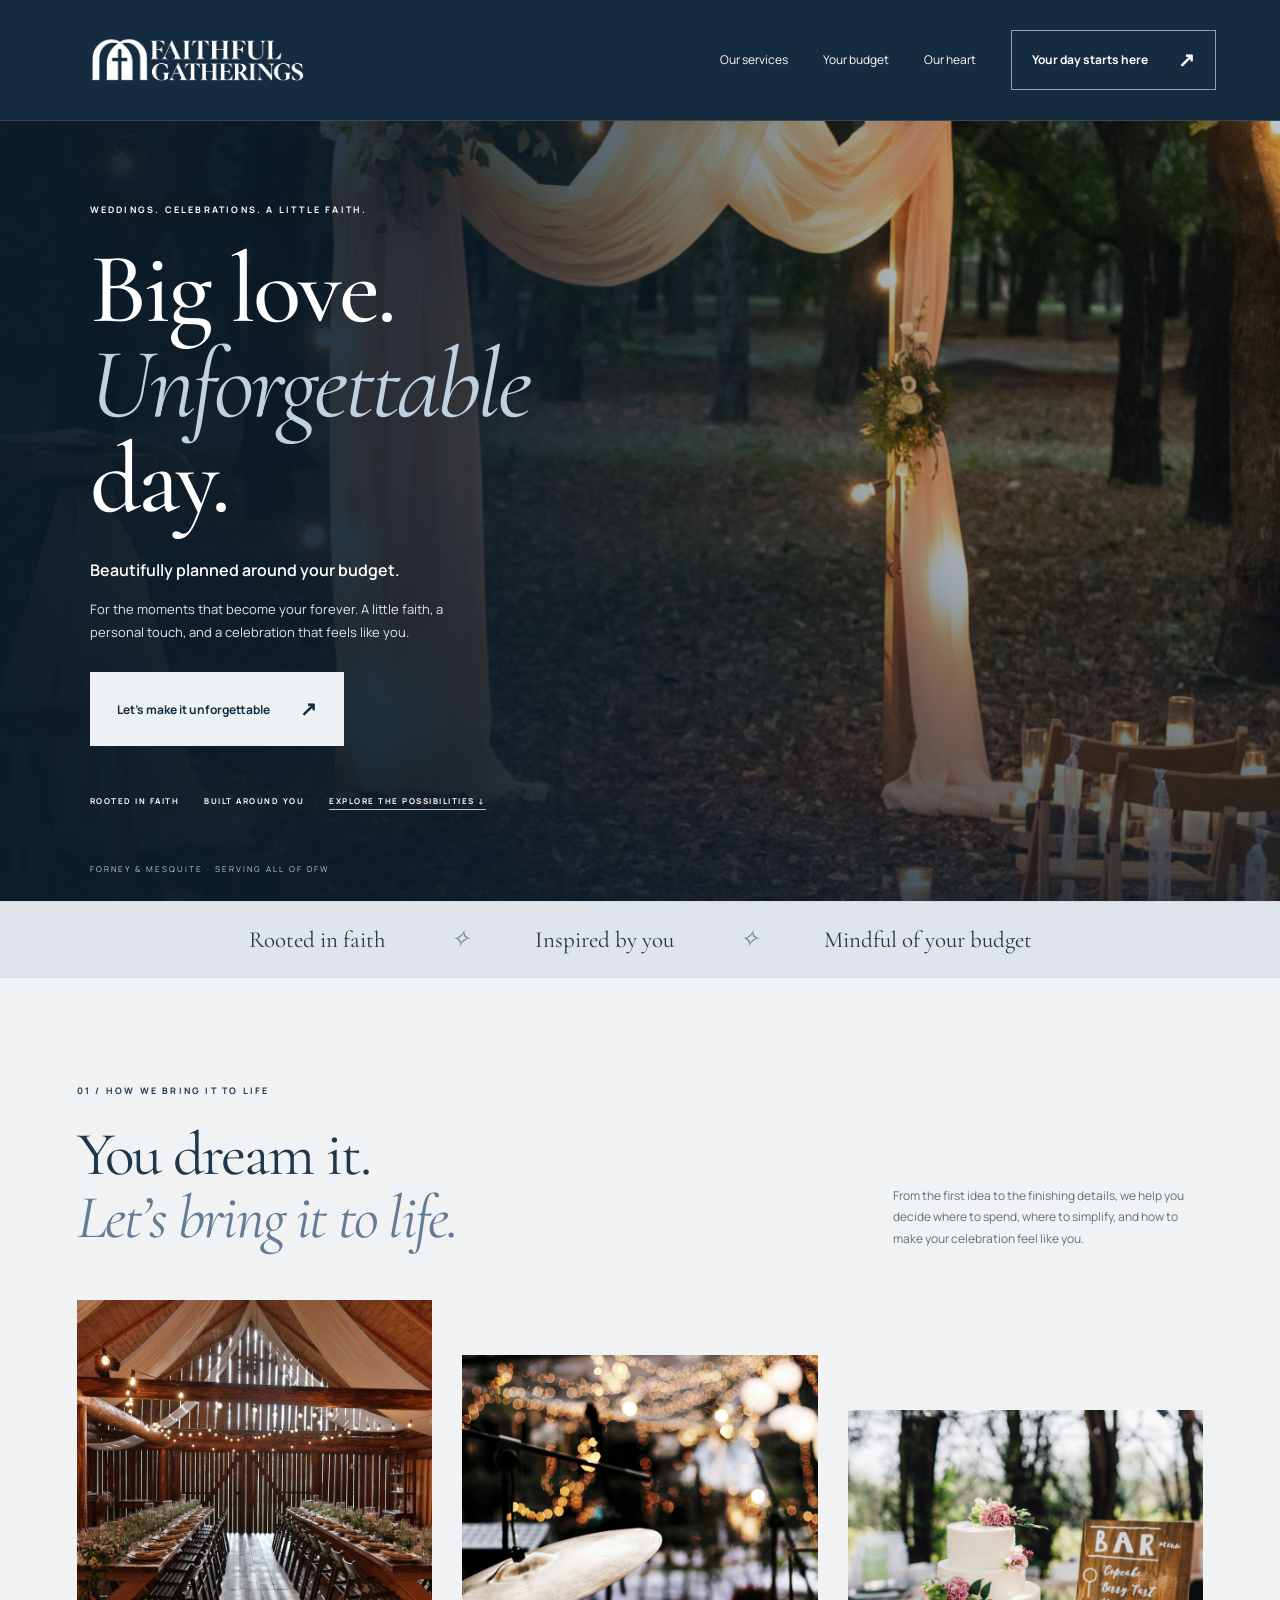
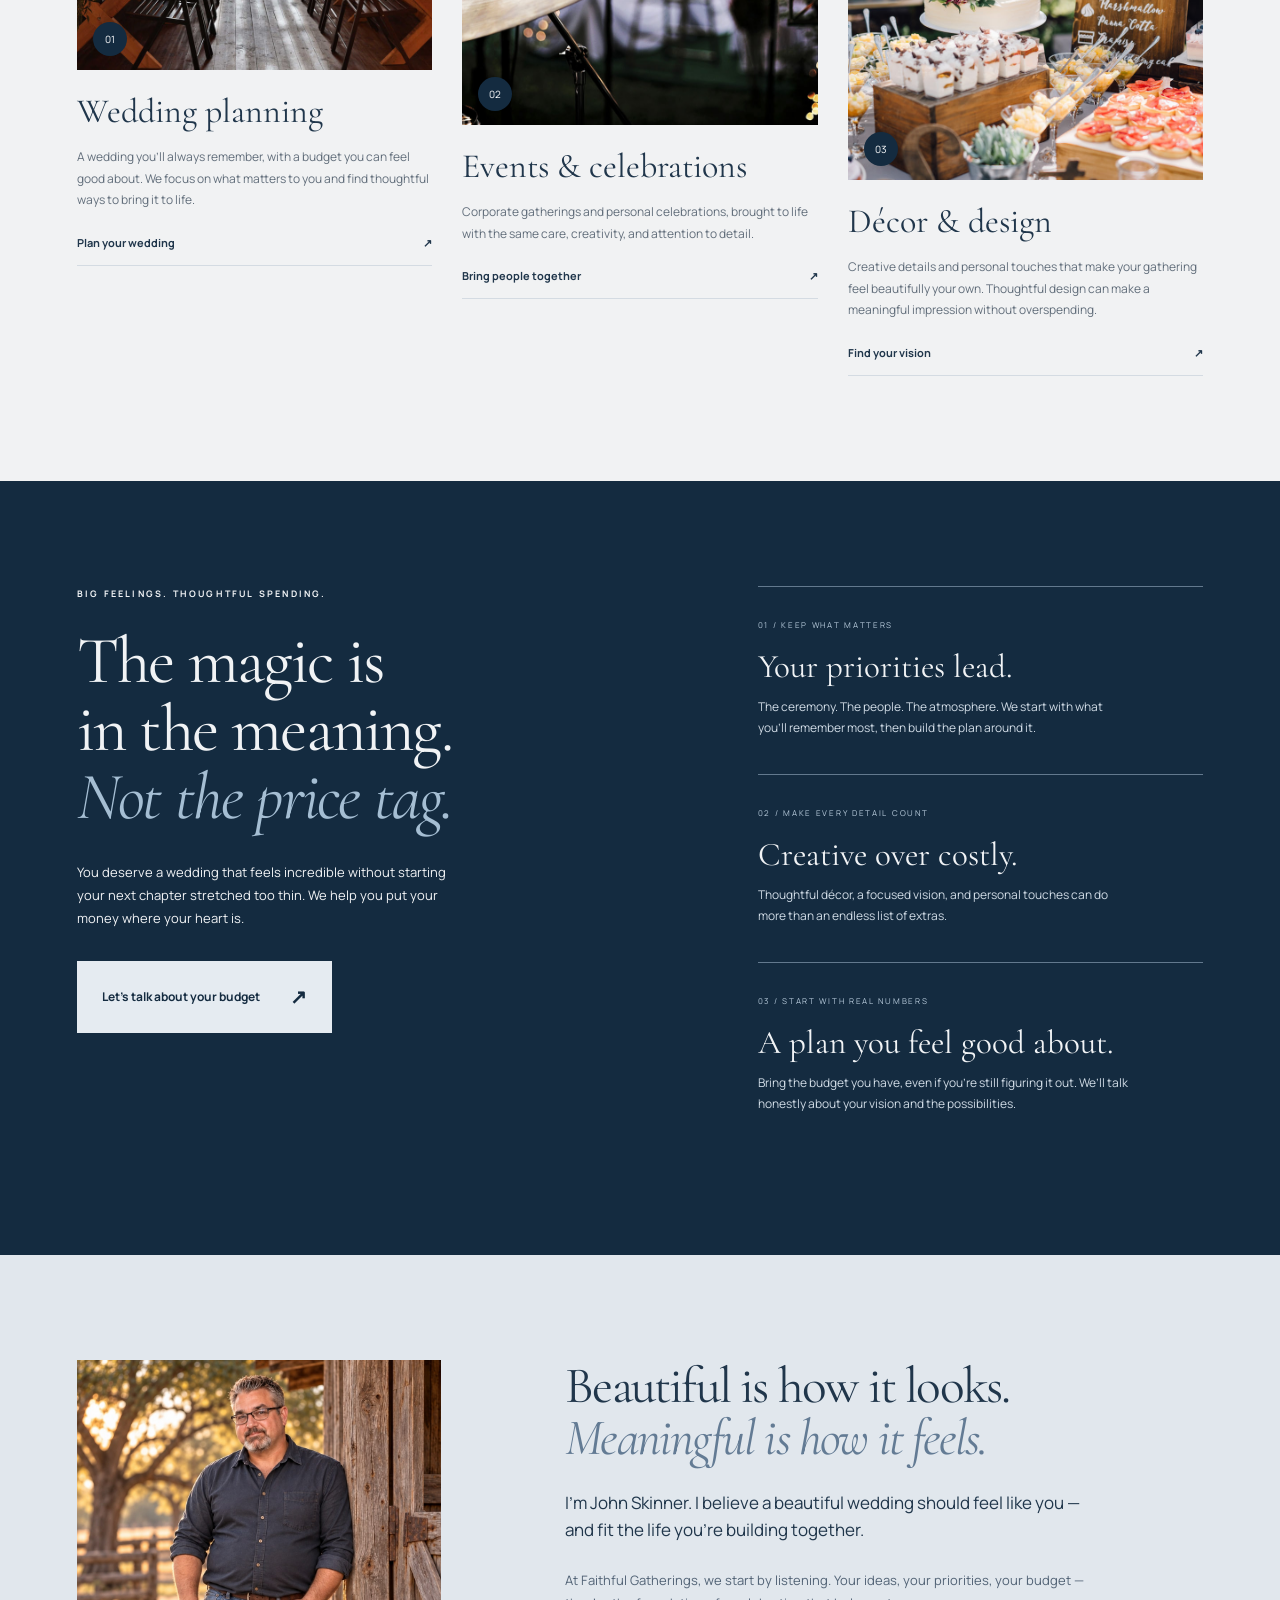
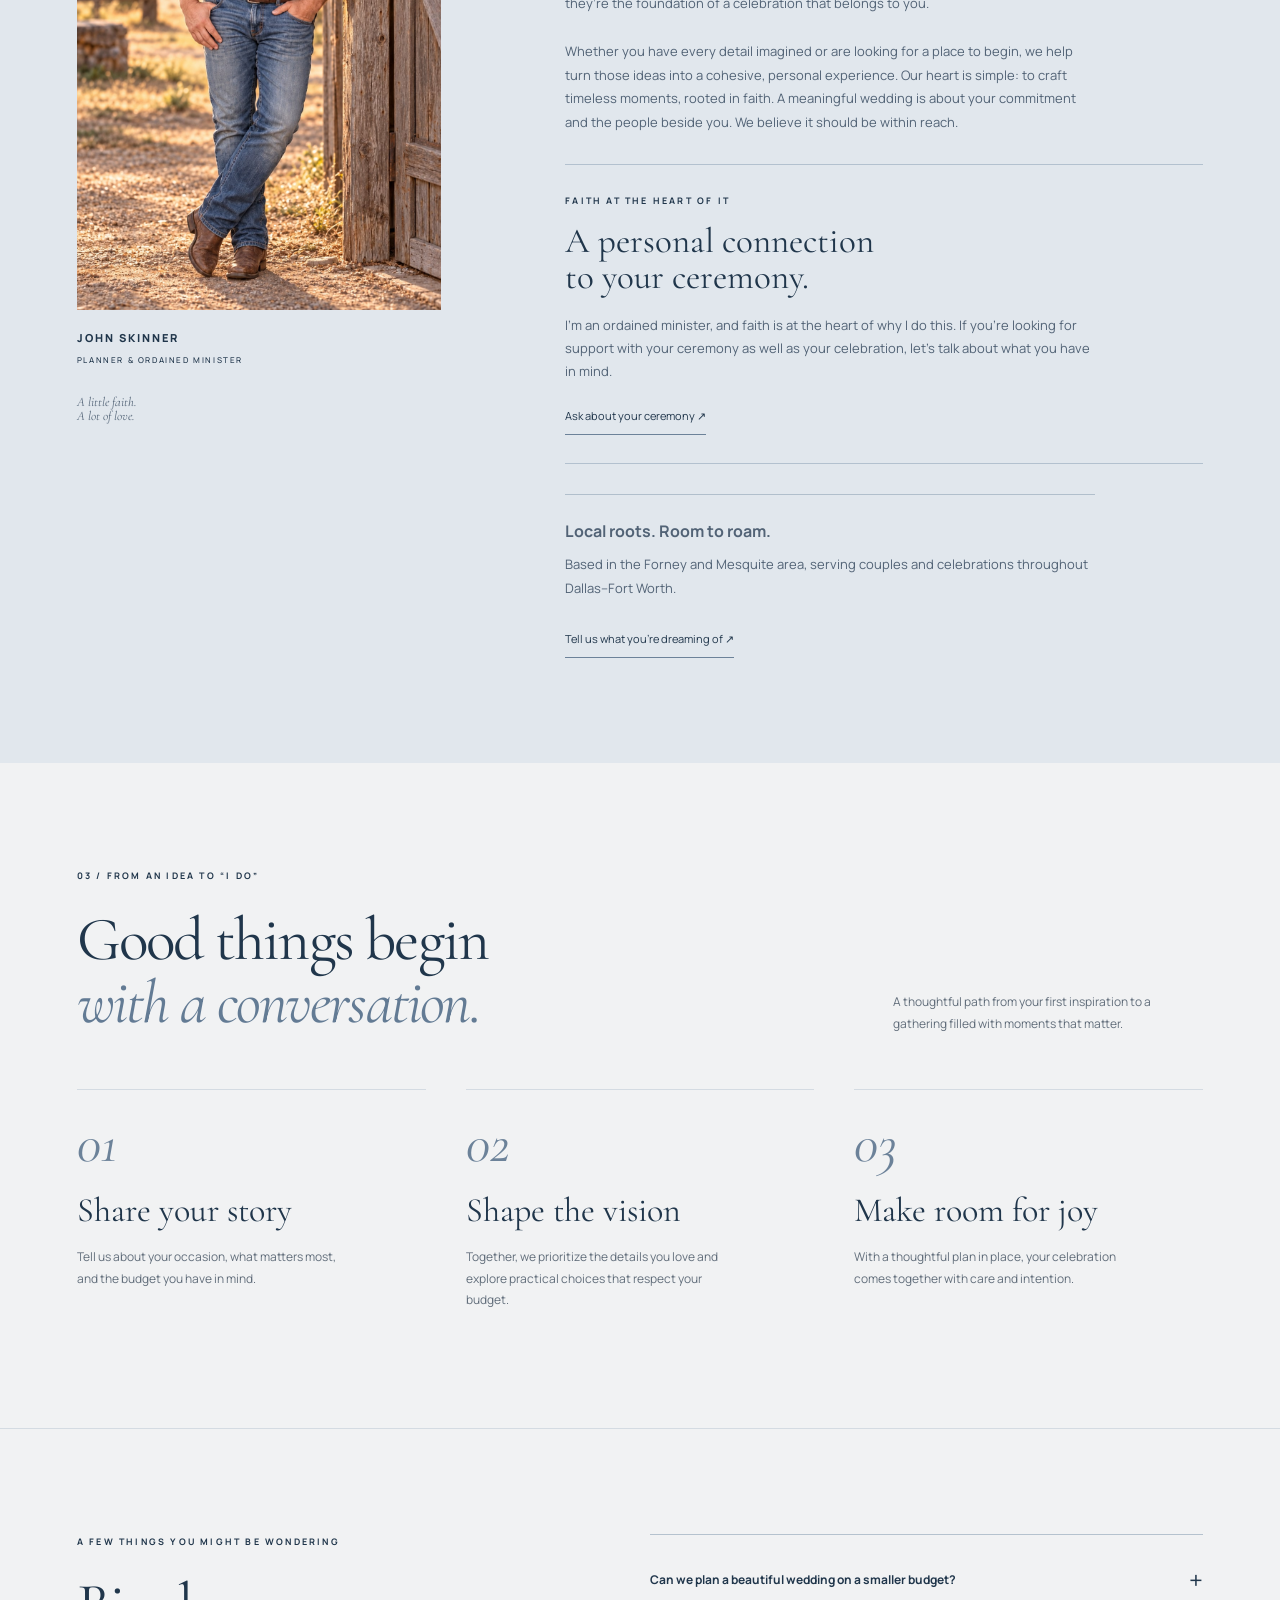
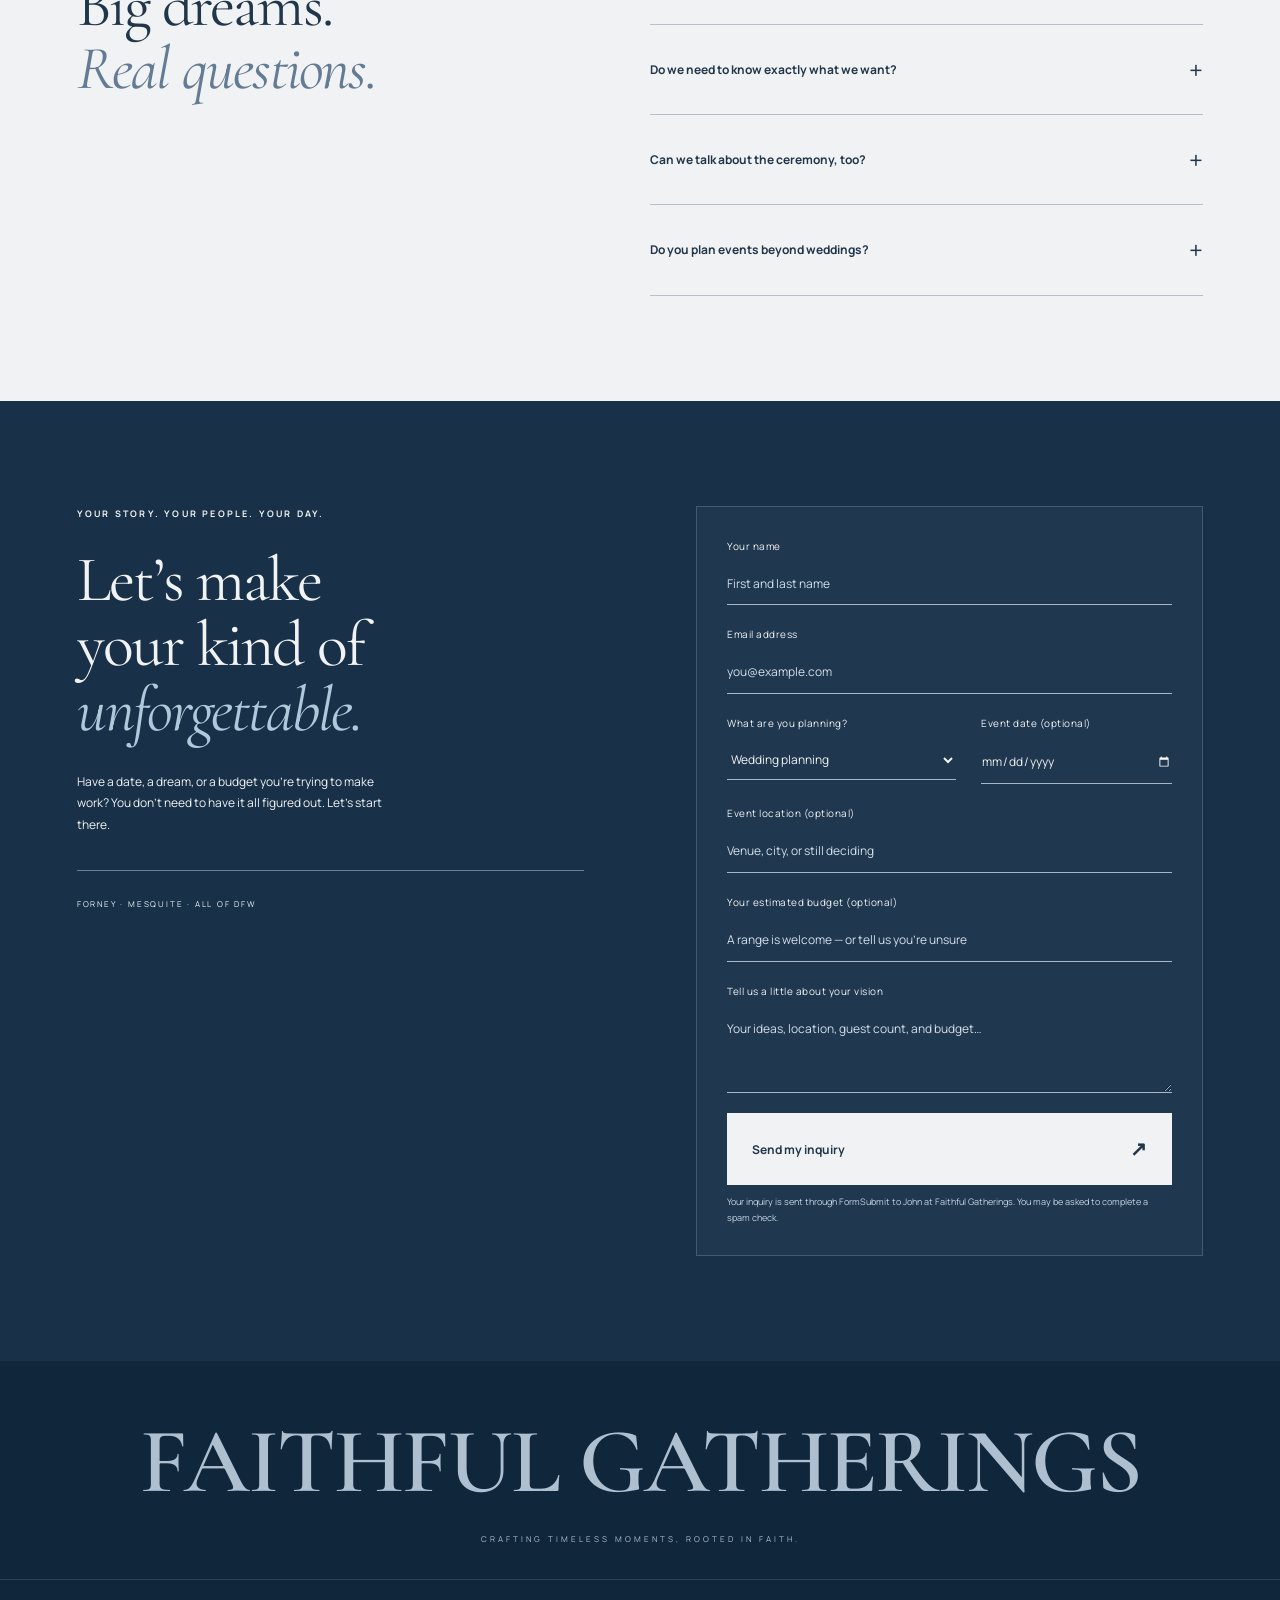
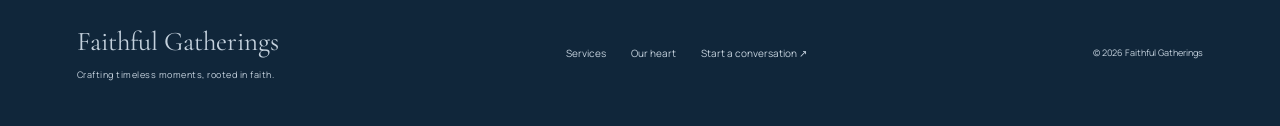
==== commit a7f45f58: "Remove displayed email and mailto links, retain inquiry routing" ====
--- a/index.html
+++ b/index.html
@@ -6,5 +6,5 @@
 <section class="services section" id="services"><div class="section-heading"><div><p class="eyebrow">01 / HOW WE BRING IT TO LIFE</p><h2>You dream it.<br><em>Let’s bring it to life.</em></h2></div><p>From the first idea to the finishing details, we help you decide where to spend, where to simplify, and how to make your celebration feel like you.</p></div><div class="service-grid"><article><div class="image-wrap"><img src="assets/table.jpg" alt="Wedding table styled with flowers and elegant place settings" loading="lazy"><span>01</span></div><h3>Wedding planning</h3><p>A wedding you’ll always remember, with a budget you can feel good about. We focus on what matters to you and find thoughtful ways to bring it to life.</p><a href="#inquire" data-service="Wedding planning">Plan your wedding <span>↗</span></a></article><article><div class="image-wrap"><img src="assets/stage.jpg" alt="An event space with a stage and warm lighting" loading="lazy"><span>02</span></div><h3>Events & celebrations</h3><p>Corporate gatherings and personal celebrations, brought to life with the same care, creativity, and attention to detail.</p><a href="#inquire" data-service="Event planning">Bring people together <span>↗</span></a></article><article><div class="image-wrap"><img src="assets/cake.jpg" alt="A wedding cake with decorative details" loading="lazy"><span>03</span></div><h3>Décor & design</h3><p>Creative details and personal touches that make your gathering feel beautifully your own. Thoughtful design can make a meaningful impression without overspending.</p><a href="#inquire" data-service="Décor and design">Find your vision <span>↗</span></a></article></div></section>
 <section class="budget section" id="budget"><div class="budget-intro"><p class="eyebrow">BIG FEELINGS. THOUGHTFUL SPENDING.</p><h2>The magic is<br>in the meaning.<br><em>Not the price tag.</em></h2><p>You deserve a wedding that feels incredible without starting your next chapter stretched too thin. We help you put your money where your heart is.</p><a class="button" href="#inquire">Let’s talk about your budget <span>↗</span></a></div><div class="budget-principles"><article><span>01 / KEEP WHAT MATTERS</span><h3>Your priorities lead.</h3><p>The ceremony. The people. The atmosphere. We start with what you’ll remember most, then build the plan around it.</p></article><article><span>02 / MAKE EVERY DETAIL COUNT</span><h3>Creative over costly.</h3><p>Thoughtful décor, a focused vision, and personal touches can do more than an endless list of extras.</p></article><article><span>03 / START WITH REAL NUMBERS</span><h3>A plan you feel good about.</h3><p>Bring the budget you have, even if you’re still figuring it out. We’ll talk honestly about your vision and the possibilities.</p></article></div></section><section class="story section" id="story"><div class="story-brand"><figure class="founder-photo"><img src="assets/john-skinner-portrait.jpg" alt="John Skinner standing beside a rustic barn in warm evening light" loading="lazy"><figcaption>JOHN SKINNER <span>PLANNER & ORDAINED MINISTER</span></figcaption></figure><p class="brand-motto">A little faith.<br>A lot of love.</p></div><div><h2>Beautiful is how it looks.<br><em>Meaningful is how it feels.</em></h2><p class="founder-intro">I’m John Skinner. I believe a beautiful wedding should feel like you — and fit the life you’re building together.</p><p>At Faithful Gatherings, we start by listening. Your ideas, your priorities, your budget — they’re the foundation of a celebration that belongs to you.</p><p>Whether you have every detail imagined or are looking for a place to begin, we help turn those ideas into a cohesive, personal experience. Our heart is simple: to craft timeless moments, rooted in faith. A meaningful wedding is about your commitment and the people beside you. We believe it should be within reach.</p><aside class="minister-note"><p class="eyebrow">FAITH AT THE HEART OF IT</p><h3>A personal connection<br>to your ceremony.</h3><p>I’m an ordained minister, and faith is at the heart of why I do this. If you’re looking for support with your ceremony as well as your celebration, let’s talk about what you have in mind.</p><a class="text-link" href="#inquire" data-service="Ceremony and minister inquiry">Ask about your ceremony ↗</a></aside><p class="service-area"><strong>Local roots. Room to roam.</strong> Based in the Forney and Mesquite area, serving couples and celebrations throughout Dallas–Fort Worth.</p><a class="text-link" href="#inquire">Tell us what you’re dreaming of ↗</a></div></section>
 <section class="process section" id="process"><div class="section-heading"><div><p class="eyebrow">03 / FROM AN IDEA TO “I DO”</p><h2>Good things begin<br><em>with a conversation.</em></h2></div><p>A thoughtful path from your first inspiration to a gathering filled with moments that matter.</p></div><ol><li><span>01</span><h3>Share your story</h3><p>Tell us about your occasion, what matters most, and the budget you have in mind.</p></li><li><span>02</span><h3>Shape the vision</h3><p>Together, we prioritize the details you love and explore practical choices that respect your budget.</p></li><li><span>03</span><h3>Make room for joy</h3><p>With a thoughtful plan in place, your celebration comes together with care and intention.</p></li></ol></section>
-<section class="questions section"><div><p class="eyebrow">A FEW THINGS YOU MIGHT BE WONDERING</p><h2>Big dreams.<br><em>Real questions.</em></h2></div><div class="question-list"><details><summary>Can we plan a beautiful wedding on a smaller budget?<span aria-hidden="true">+</span></summary><p>That’s at the heart of Faithful Gatherings. Share your budget and what matters most, and we’ll explore a thoughtful approach together. The possibilities depend on your date, location, guest count, and priorities.</p></details><details><summary>Do we need to know exactly what we want?<span aria-hidden="true">+</span></summary><p>No. Bring your ideas, your questions, or just a feeling. We’ll start by listening and help you find a direction that feels like you.</p></details><details><summary>Can we talk about the ceremony, too?<span aria-hidden="true">+</span></summary><p>Absolutely. I’m an ordained minister. Tell me what you envision for your ceremony, and we can discuss how I may be able to support you.</p></details><details><summary>Do you plan events beyond weddings?<span aria-hidden="true">+</span></summary><p>Yes. We also help with corporate gatherings, personal celebrations, and décor and design. Choose the service that fits when you send your inquiry.</p></details></div></section><section class="inquire section" id="inquire"><div><p class="eyebrow">YOUR STORY. YOUR PEOPLE. YOUR DAY.</p><h2>Let’s make<br>your kind of<br><em>unforgettable.</em></h2><p>Have a date, a dream, or a budget you’re trying to make work? You don’t need to have it all figured out. Let’s start there.</p><div class="contact-details"><p>FORNEY · MESQUITE · ALL OF DFW</p><a href="mailto:jcskinner246@gmail.com?subject=Faithful%20Gatherings%20Website%20Inquiry">jcskinner246@gmail.com ↗</a></div></div><form id="inquiry" action="https://formsubmit.co/jcskinner246@gmail.com" method="POST"><input type="hidden" name="_subject" value="[Faithful Gatherings Website] New Event Inquiry"><input type="hidden" name="_template" value="table"><input type="hidden" name="_next" value="https://secopsengineer.github.io/faithful-gatherings/thank-you.html"><input type="text" name="_honey" class="honeypot" tabindex="-1" autocomplete="off" aria-hidden="true"><label>Your name<input name="name" autocomplete="name" required placeholder="First and last name" maxlength="120"></label><label>Email address<input name="email" type="email" autocomplete="email" required placeholder="you@example.com" maxlength="200"></label><div class="form-row"><label>What are you planning?<select name="service"><option>Wedding planning</option><option>Event planning</option><option>Décor and design</option><option>Ceremony and minister inquiry</option><option>I’m still exploring</option></select></label><label>Event date (optional)<input name="date" type="date"></label></div><label>Event location (optional)<input name="location" placeholder="Venue, city, or still deciding" maxlength="200"></label><label>Your estimated budget (optional)<input name="budget" placeholder="A range is welcome — or tell us you’re unsure" maxlength="120"></label><label>Tell us a little about your vision<textarea name="message" rows="3" required placeholder="Your ideas, location, guest count, and budget…" maxlength="4000"></textarea></label><button class="button" type="submit">Send my inquiry <span>↗</span></button><p class="form-disclosure">Your inquiry is sent through FormSubmit to John at Faithful Gatherings. You may be asked to complete a spam check.</p></form></section></main>
+<section class="questions section"><div><p class="eyebrow">A FEW THINGS YOU MIGHT BE WONDERING</p><h2>Big dreams.<br><em>Real questions.</em></h2></div><div class="question-list"><details><summary>Can we plan a beautiful wedding on a smaller budget?<span aria-hidden="true">+</span></summary><p>That’s at the heart of Faithful Gatherings. Share your budget and what matters most, and we’ll explore a thoughtful approach together. The possibilities depend on your date, location, guest count, and priorities.</p></details><details><summary>Do we need to know exactly what we want?<span aria-hidden="true">+</span></summary><p>No. Bring your ideas, your questions, or just a feeling. We’ll start by listening and help you find a direction that feels like you.</p></details><details><summary>Can we talk about the ceremony, too?<span aria-hidden="true">+</span></summary><p>Absolutely. I’m an ordained minister. Tell me what you envision for your ceremony, and we can discuss how I may be able to support you.</p></details><details><summary>Do you plan events beyond weddings?<span aria-hidden="true">+</span></summary><p>Yes. We also help with corporate gatherings, personal celebrations, and décor and design. Choose the service that fits when you send your inquiry.</p></details></div></section><section class="inquire section" id="inquire"><div><p class="eyebrow">YOUR STORY. YOUR PEOPLE. YOUR DAY.</p><h2>Let’s make<br>your kind of<br><em>unforgettable.</em></h2><p>Have a date, a dream, or a budget you’re trying to make work? You don’t need to have it all figured out. Let’s start there.</p><div class="contact-details"><p>FORNEY · MESQUITE · ALL OF DFW</p></div></div><form id="inquiry" action="https://formsubmit.co/jcskinner246@gmail.com" method="POST"><input type="hidden" name="_subject" value="[Faithful Gatherings Website] New Event Inquiry"><input type="hidden" name="_template" value="table"><input type="hidden" name="_next" value="https://secopsengineer.github.io/faithful-gatherings/thank-you.html"><input type="text" name="_honey" class="honeypot" tabindex="-1" autocomplete="off" aria-hidden="true"><label>Your name<input name="name" autocomplete="name" required placeholder="First and last name" maxlength="120"></label><label>Email address<input name="email" type="email" autocomplete="email" required placeholder="you@example.com" maxlength="200"></label><div class="form-row"><label>What are you planning?<select name="service"><option>Wedding planning</option><option>Event planning</option><option>Décor and design</option><option>Ceremony and minister inquiry</option><option>I’m still exploring</option></select></label><label>Event date (optional)<input name="date" type="date"></label></div><label>Event location (optional)<input name="location" placeholder="Venue, city, or still deciding" maxlength="200"></label><label>Your estimated budget (optional)<input name="budget" placeholder="A range is welcome — or tell us you’re unsure" maxlength="120"></label><label>Tell us a little about your vision<textarea name="message" rows="3" required placeholder="Your ideas, location, guest count, and budget…" maxlength="4000"></textarea></label><button class="button" type="submit">Send my inquiry <span>↗</span></button><p class="form-disclosure">Your inquiry is sent through FormSubmit to John at Faithful Gatherings. You may be asked to complete a spam check.</p></form></section></main>
 <div class="closing-wordmark" aria-hidden="true">FAITHFUL GATHERINGS<span>CRAFTING TIMELESS MOMENTS, ROOTED IN FAITH.</span></div><footer><a class="footer-brand" href="#">Faithful Gatherings<span>Crafting timeless moments, rooted in faith.</span></a><div><a href="#services">Services</a><a href="#story">Our heart</a><a href="#inquire">Start a conversation ↗</a></div><small>© <span id="year">2026</span> Faithful Gatherings</small></footer></body></html>
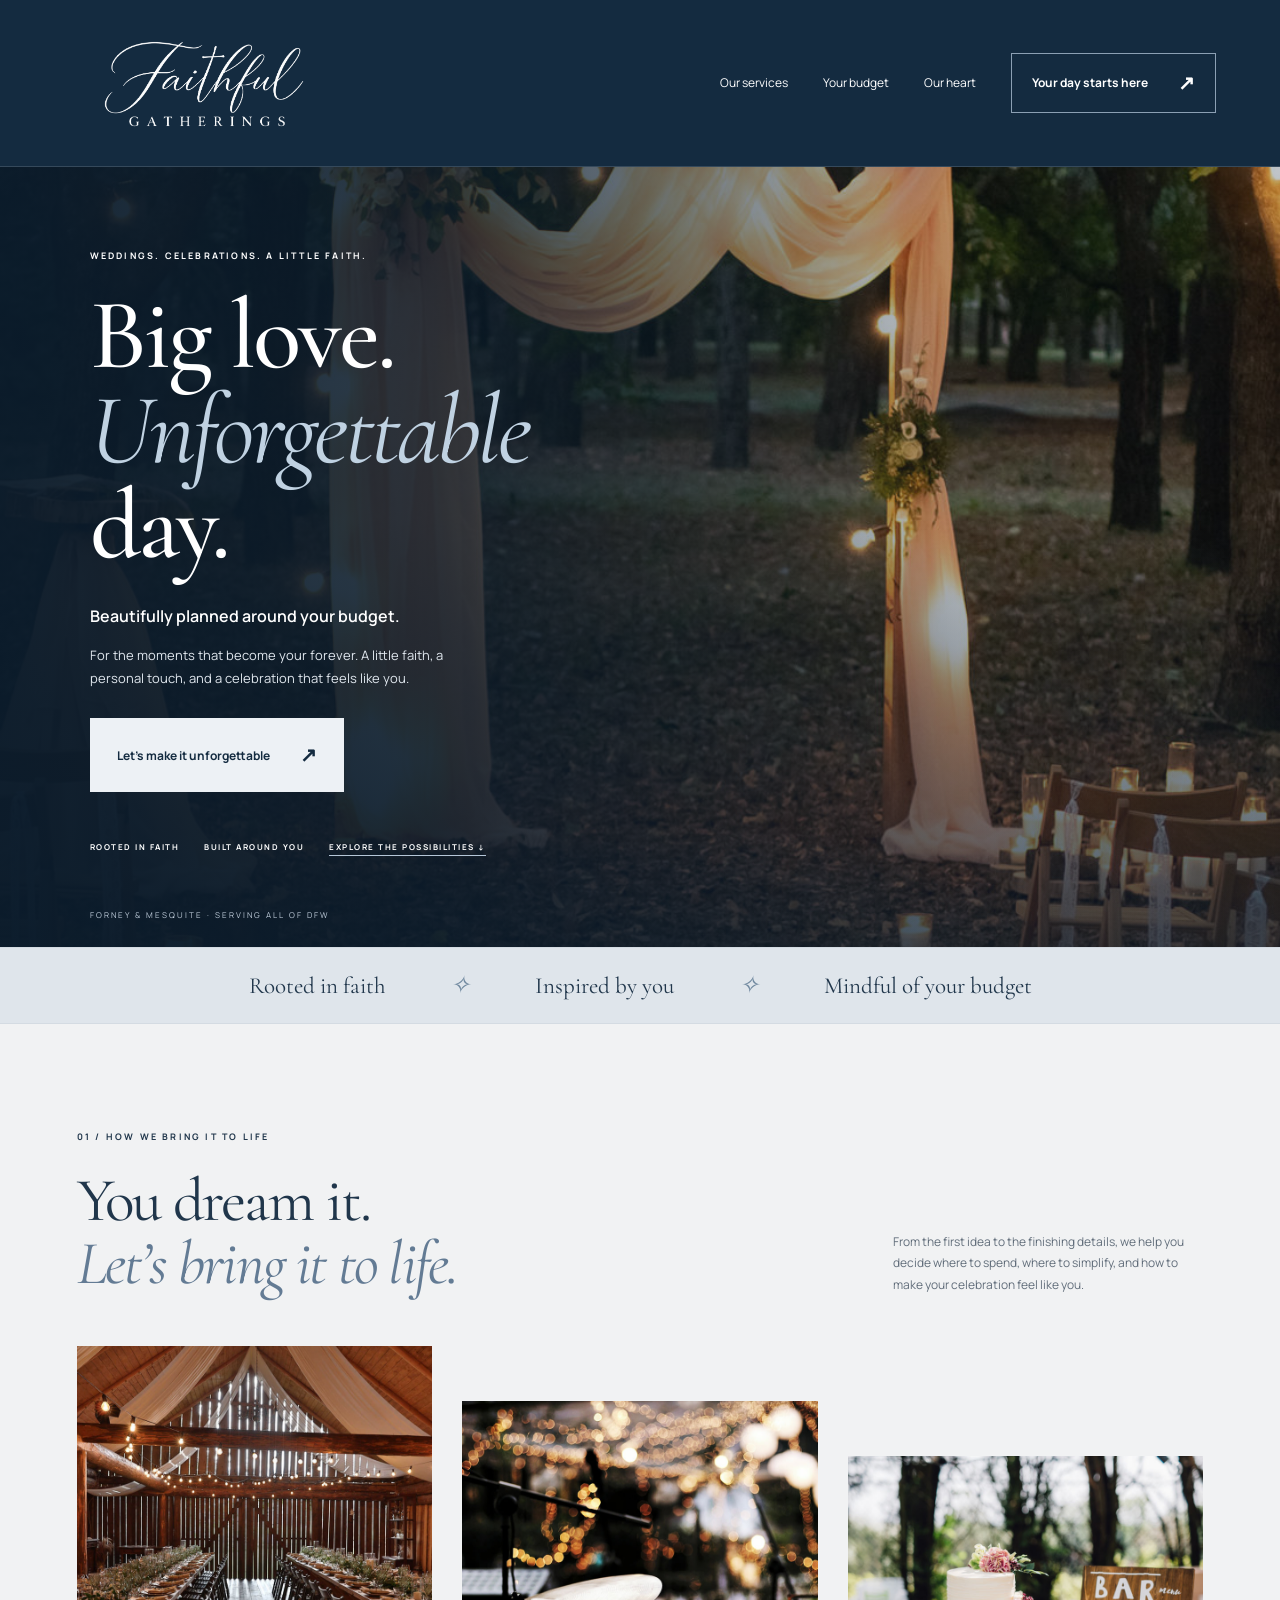
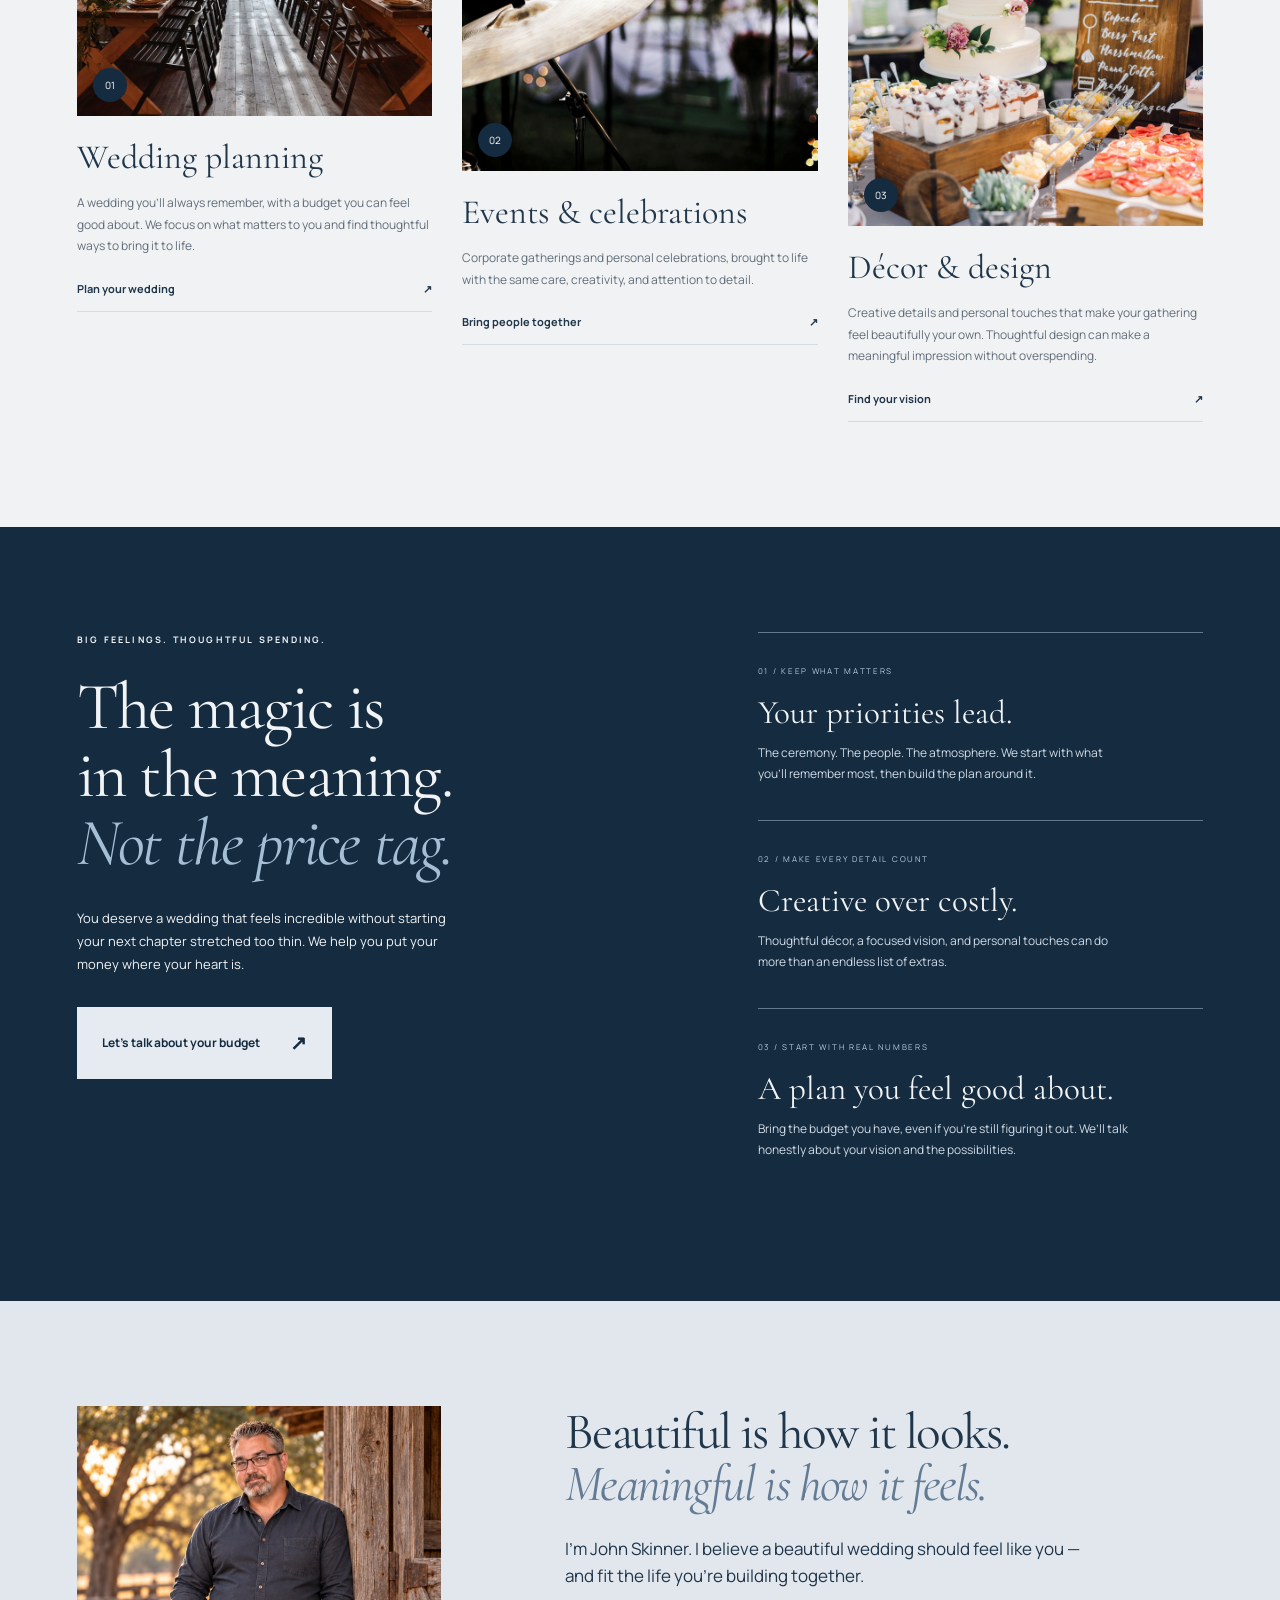
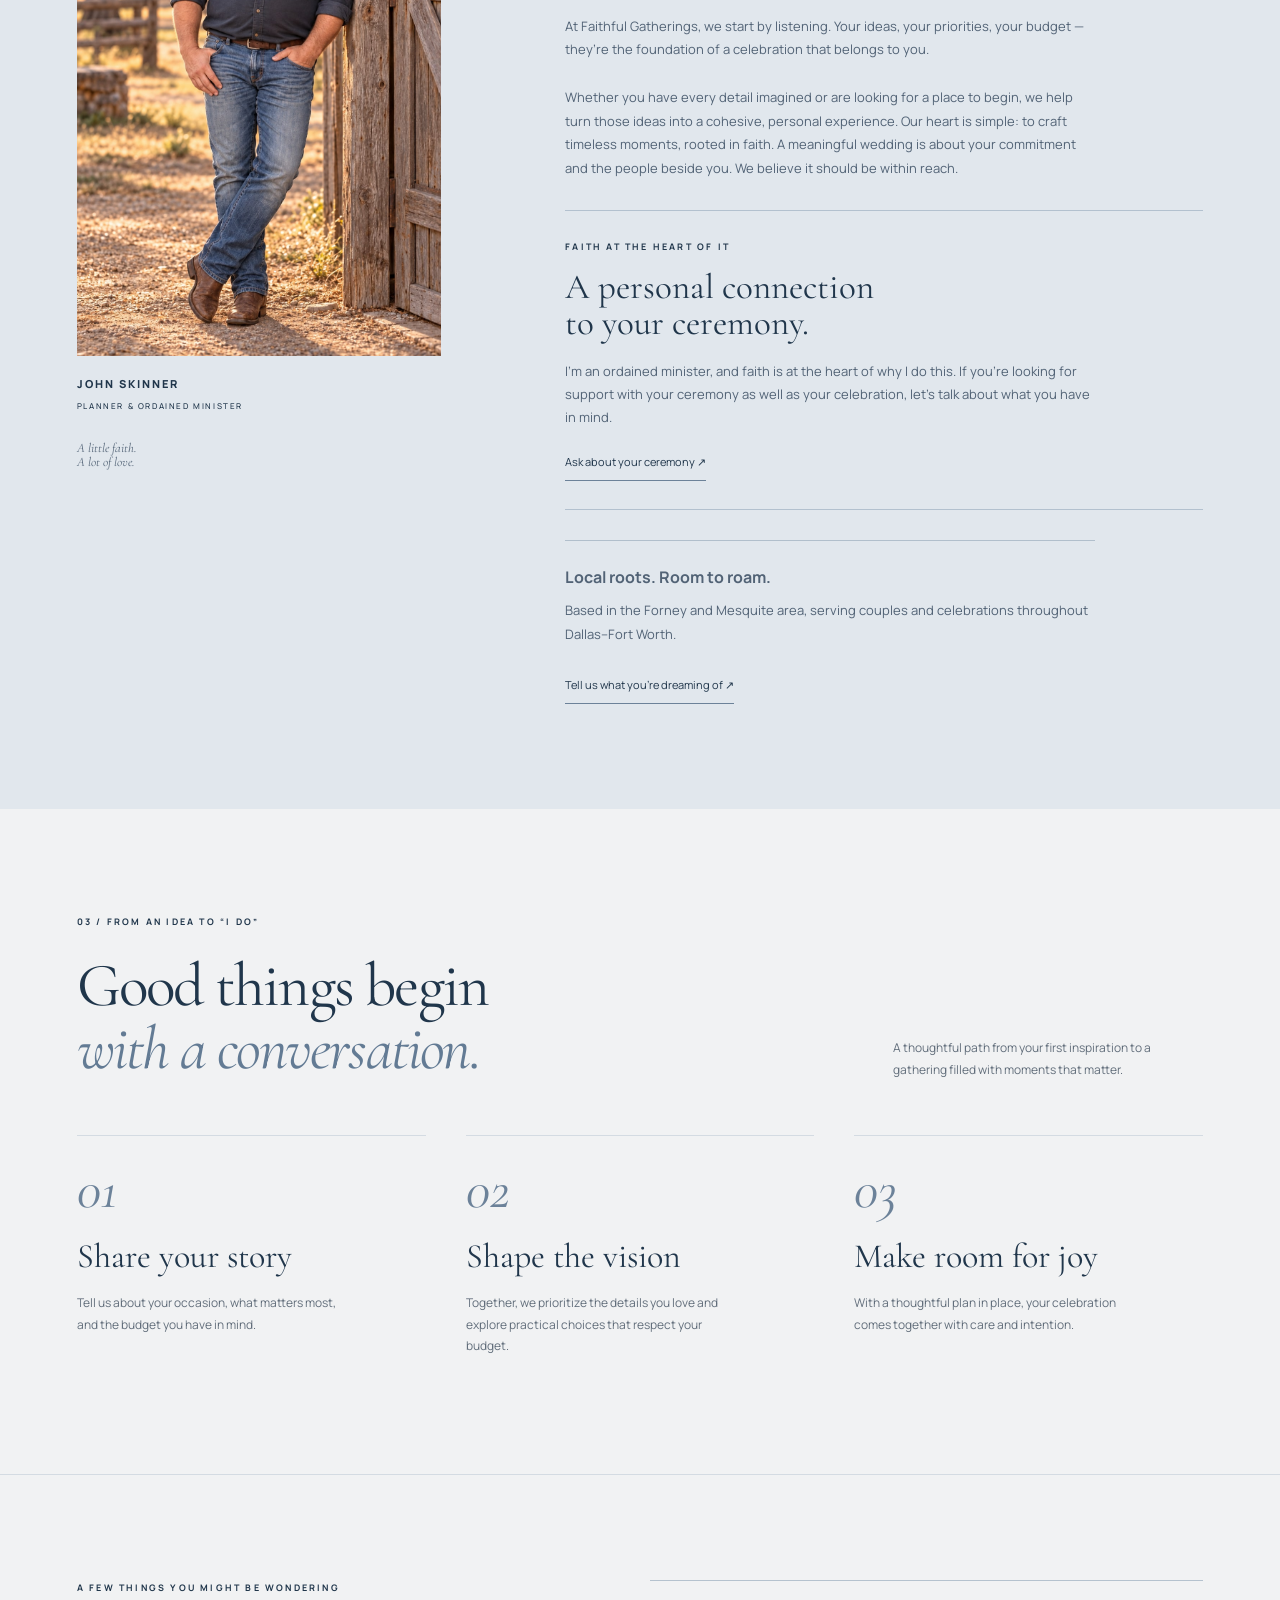
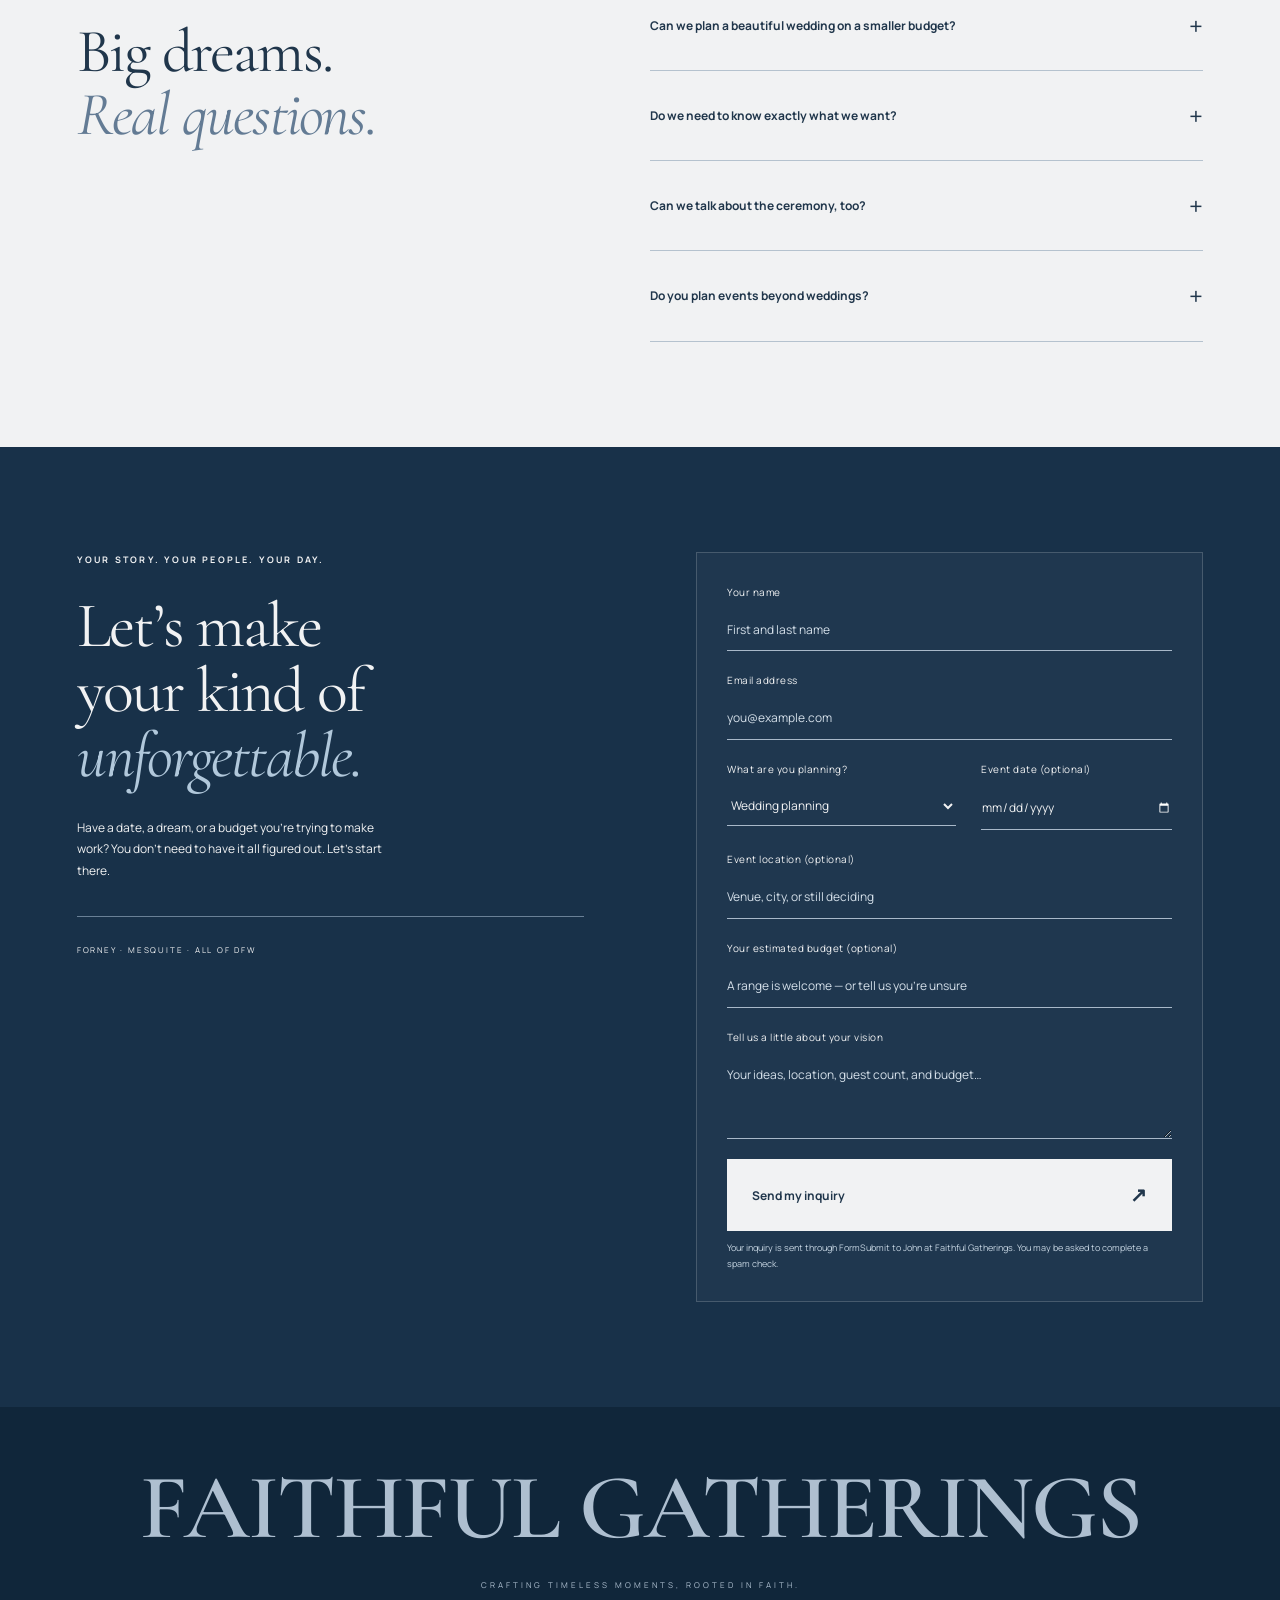
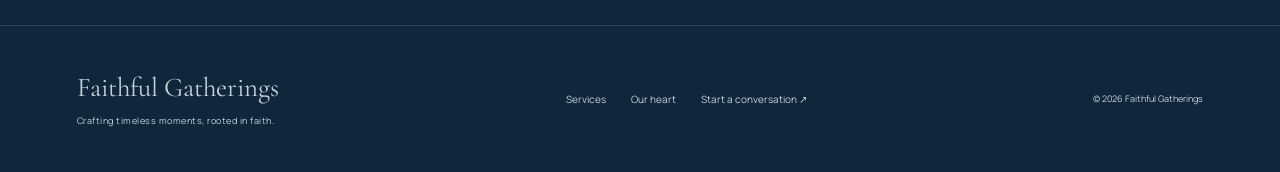
==== commit 1e6a1590: "Use selected calligraphy logo with subtle faith cross" ====
--- a/index.html
+++ b/index.html
@@ -1,6 +1,6 @@
 <!doctype html>
-<html lang="en"><head><meta charset="utf-8"><meta name="viewport" content="width=device-width, initial-scale=1"><meta name="description" content="Faithful Gatherings — wedding planning, events, décor, and ceremony support in Forney, Mesquite, and across DFW. Beautifully planned around your budget. Crafting timeless moments, rooted in faith."><title>Faithful Gatherings | Weddings & Events</title><link rel="stylesheet" href="styles.css?v=4"><script src="site.js?v=4" defer></script><link rel="stylesheet" href="bold.css?v=4"></head>
-<body><a class="skip" href="#main">Skip to content</a><header><a class="brand" href="#"><img class="brand-lockup" src="assets/faithful-gatherings-logo-v3.png" alt="Faithful Gatherings — weddings and events"></a><button class="menu" aria-expanded="false" aria-controls="nav">Menu</button><nav id="nav" aria-label="Main navigation"><a href="#services">Our services</a><a href="#budget">Your budget</a><a href="#story">Our heart</a><a class="button small" href="#inquire">Your day starts here <span>↗</span></a></nav></header>
+<html lang="en"><head><meta charset="utf-8"><meta name="viewport" content="width=device-width, initial-scale=1"><meta name="description" content="Faithful Gatherings — wedding planning, events, décor, and ceremony support in Forney, Mesquite, and across DFW. Beautifully planned around your budget. Crafting timeless moments, rooted in faith."><title>Faithful Gatherings | Weddings & Events</title><link rel="stylesheet" href="styles.css?v=4"><script src="site.js?v=4" defer></script><link rel="stylesheet" href="bold.css?v=6"></head>
+<body><a class="skip" href="#main">Skip to content</a><header><a class="brand" href="#"><img class="brand-lockup" src="assets/faithful-gatherings-script-logo.png" alt="Faithful Gatherings — weddings and events"></a><button class="menu" aria-expanded="false" aria-controls="nav">Menu</button><nav id="nav" aria-label="Main navigation"><a href="#services">Our services</a><a href="#budget">Your budget</a><a href="#story">Our heart</a><a class="button small" href="#inquire">Your day starts here <span>↗</span></a></nav></header>
 <main id="main"><section class="hero"><div class="hero-copy"><p class="eyebrow">WEDDINGS. CELEBRATIONS. A LITTLE FAITH.</p><h1>Big love.<br><em>Unforgettable</em><br>day.</h1><p><strong class="hero-promise">Beautifully planned around your budget.</strong>For the moments that become your forever. A little faith, a personal touch, and a celebration that feels like you.</p><a class="button" href="#inquire">Let’s make it unforgettable <span>↗</span></a><div class="hero-note"><span>ROOTED IN FAITH</span><span>BUILT AROUND YOU</span><a href="#services">EXPLORE THE POSSIBILITIES ↓</a></div></div><div class="hero-image"><img src="assets/forest.jpg" alt="An intimate wedding reception surrounded by trees" fetchpriority="high"><span class="photo-note">The beginning of something extraordinary.</span></div><div class="hero-index">FORNEY & MESQUITE · SERVING ALL OF DFW</div></section>
 <div class="ribbon"><span>Rooted in faith</span><i>✧</i><span>Inspired by you</span><i>✧</i><span>Mindful of your budget</span></div>
 <section class="services section" id="services"><div class="section-heading"><div><p class="eyebrow">01 / HOW WE BRING IT TO LIFE</p><h2>You dream it.<br><em>Let’s bring it to life.</em></h2></div><p>From the first idea to the finishing details, we help you decide where to spend, where to simplify, and how to make your celebration feel like you.</p></div><div class="service-grid"><article><div class="image-wrap"><img src="assets/table.jpg" alt="Wedding table styled with flowers and elegant place settings" loading="lazy"><span>01</span></div><h3>Wedding planning</h3><p>A wedding you’ll always remember, with a budget you can feel good about. We focus on what matters to you and find thoughtful ways to bring it to life.</p><a href="#inquire" data-service="Wedding planning">Plan your wedding <span>↗</span></a></article><article><div class="image-wrap"><img src="assets/stage.jpg" alt="An event space with a stage and warm lighting" loading="lazy"><span>02</span></div><h3>Events & celebrations</h3><p>Corporate gatherings and personal celebrations, brought to life with the same care, creativity, and attention to detail.</p><a href="#inquire" data-service="Event planning">Bring people together <span>↗</span></a></article><article><div class="image-wrap"><img src="assets/cake.jpg" alt="A wedding cake with decorative details" loading="lazy"><span>03</span></div><h3>Décor & design</h3><p>Creative details and personal touches that make your gathering feel beautifully your own. Thoughtful design can make a meaningful impression without overspending.</p><a href="#inquire" data-service="Décor and design">Find your vision <span>↗</span></a></article></div></section>
--- a/bold.css
+++ b/bold.css
@@ -3,3 +3,5 @@
 
 /* Personal brand and direct inquiries */
 .brand-lockup{width:265px;height:80px;object-fit:contain;filter:brightness(0) invert(1)}.hero h1{font-size:clamp(75px,7.8vw,120px);line-height:.95;letter-spacing:-3px;max-width:920px}.hero-promise{display:block;font-size:16px;color:white;margin-bottom:13px;font-weight:600}.hero-copy>p:not(.eyebrow){max-width:385px}.story-brand{display:block}.founder-photo{margin:0 0 28px}.story-brand .founder-photo img{width:100%;height:550px;object-fit:cover;object-position:50% 28%;margin:0}.founder-photo figcaption{font-size:11px;letter-spacing:2px;margin-top:18px;font-weight:800}.founder-photo figcaption span{display:block;font-size:8px;letter-spacing:1.6px;margin-top:5px;font-weight:500}.story .founder-intro{font-size:17px!important;color:var(--ink)!important;line-height:1.6}.service-area{border-top:1px solid #b1bfcc;padding-top:22px}.service-area strong{display:block;font-size:16px;margin-bottom:8px}.contact-details{margin-top:35px;border-top:1px solid #698096;padding-top:18px}.contact-details p{font-size:8px;letter-spacing:1.8px}.contact-details a{font-size:13px;border-bottom:1px solid #819bb2;padding-bottom:5px;overflow-wrap:anywhere}.form-disclosure{font-size:9px;color:#c5d4e1;line-height:1.7;margin-bottom:0}.honeypot{display:none!important}.thanks{min-height:70vh;max-width:850px;margin:auto;padding:100px 6%}.thanks h1{font-size:70px}.thanks p{max-width:520px}.thanks .button{margin-top:20px}@media(max-width:1000px){.brand-lockup{width:220px;height:70px}.story-brand .founder-photo img{height:460px}}@media(max-width:700px){.brand-lockup{width:220px;height:60px}.hero h1{font-size:clamp(56px,11.8vw,82px);letter-spacing:-1.5px}.hero-promise{font-size:14px}.story-brand .founder-photo img{height:480px;max-height:125vw;object-position:center 25%}.story-brand .brand-motto{margin-top:25px}.thanks h1{font-size:54px}}
+
+.brand-lockup{width:280px;height:126px;object-fit:contain}@media(max-width:1000px){.brand-lockup{width:240px;height:108px}}@media(max-width:700px){.brand-lockup{width:220px;height:100px}}
